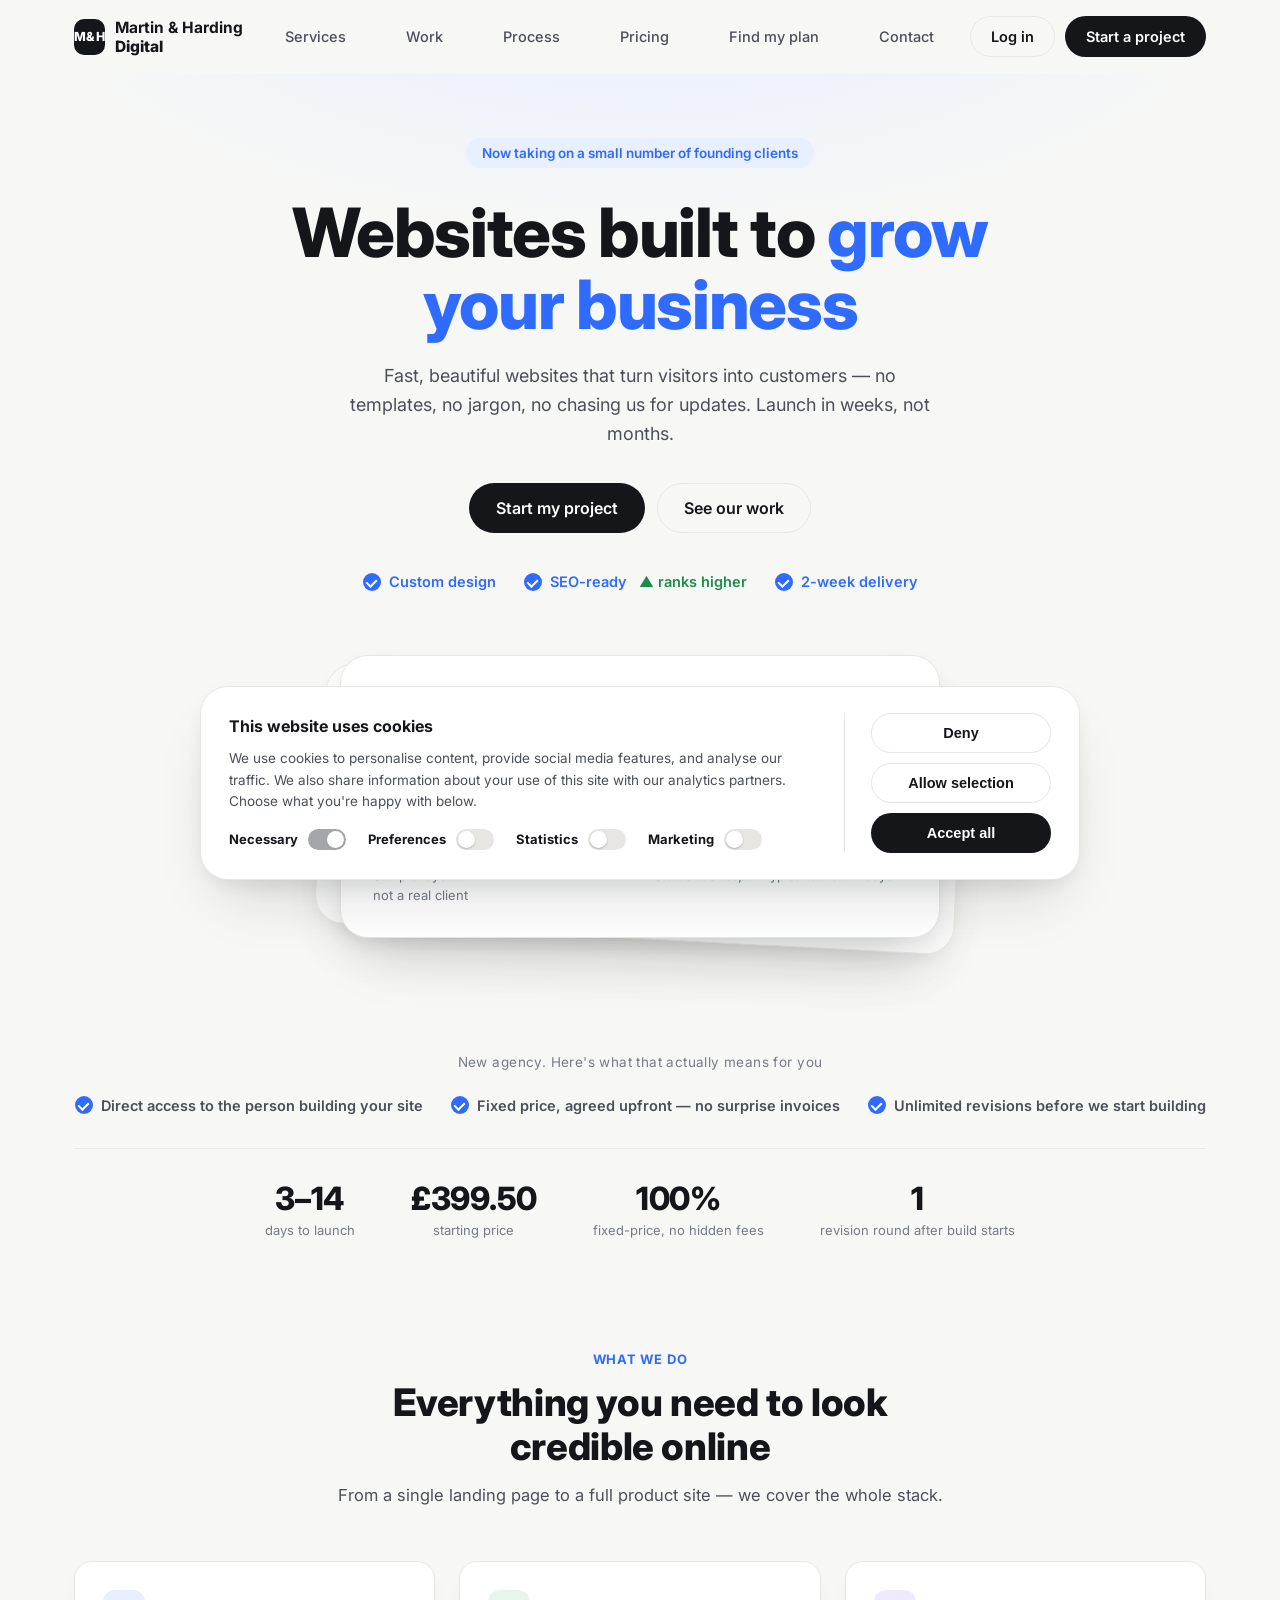
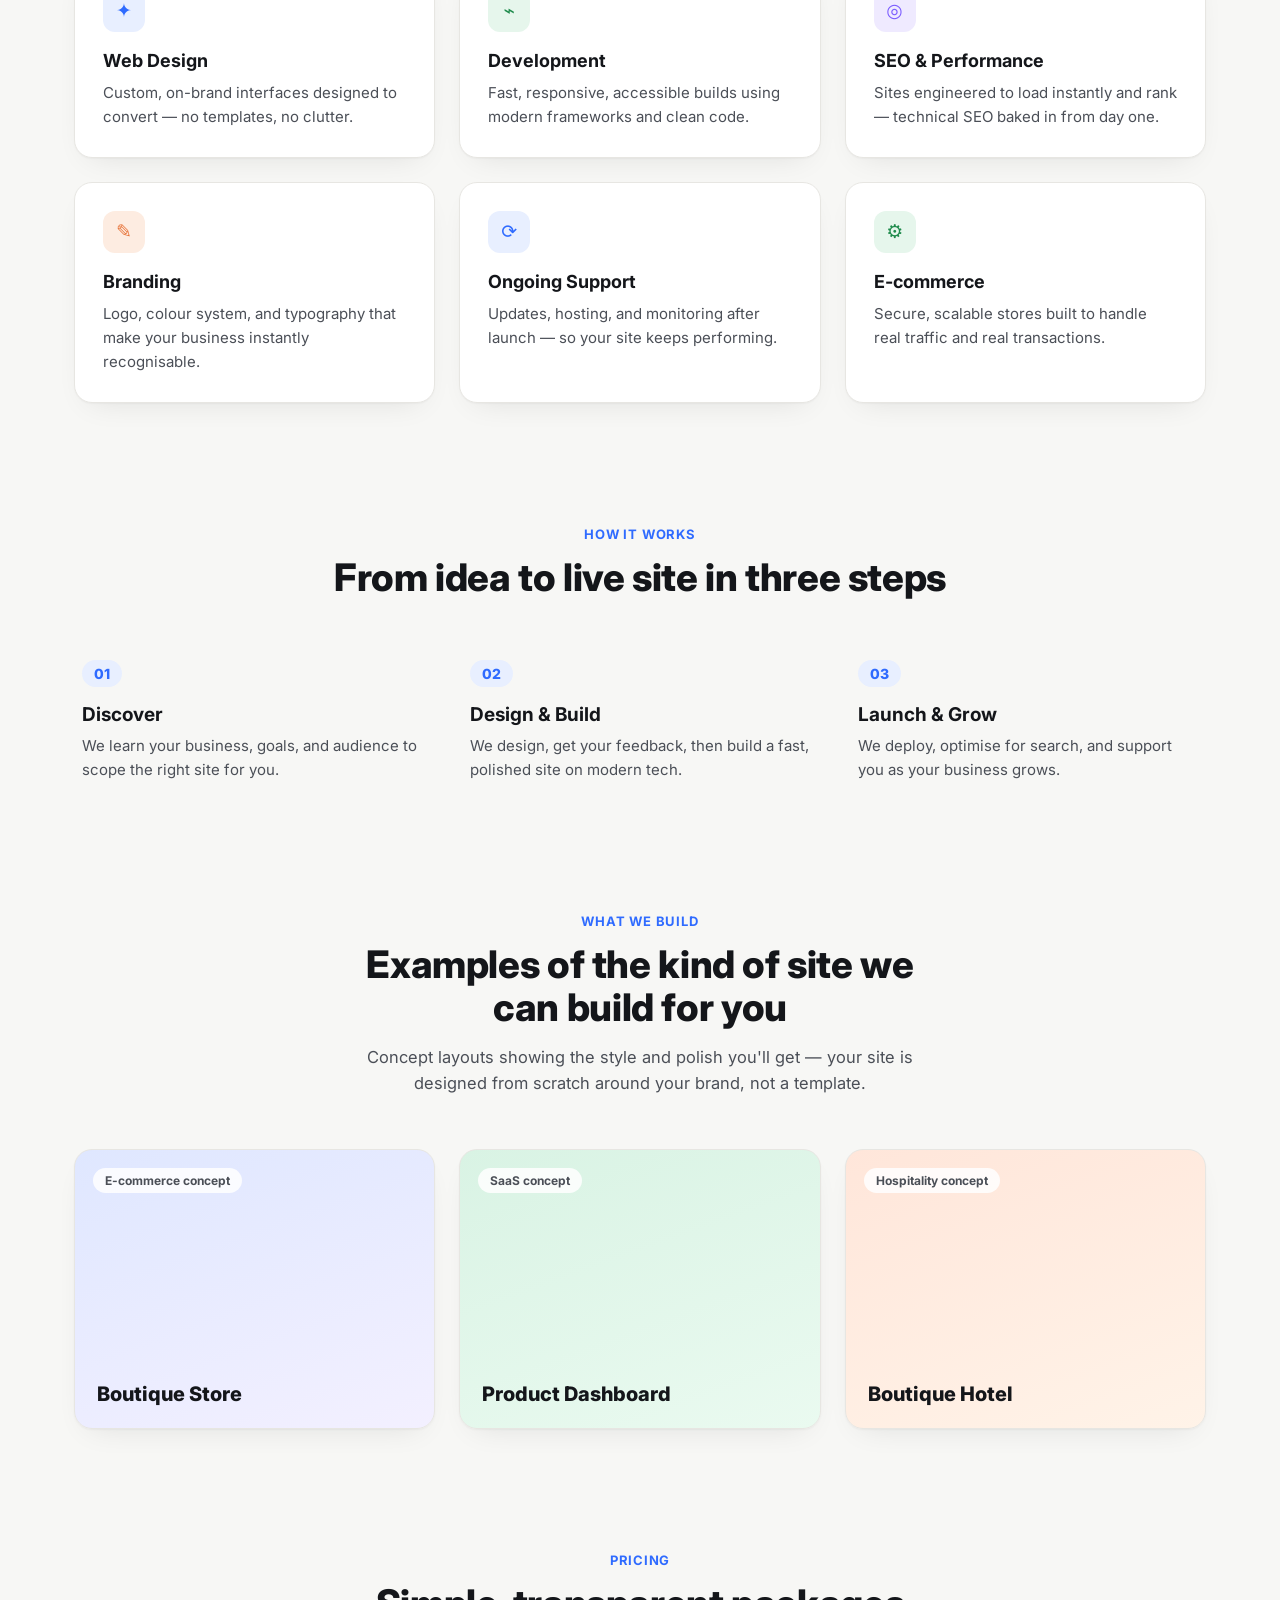
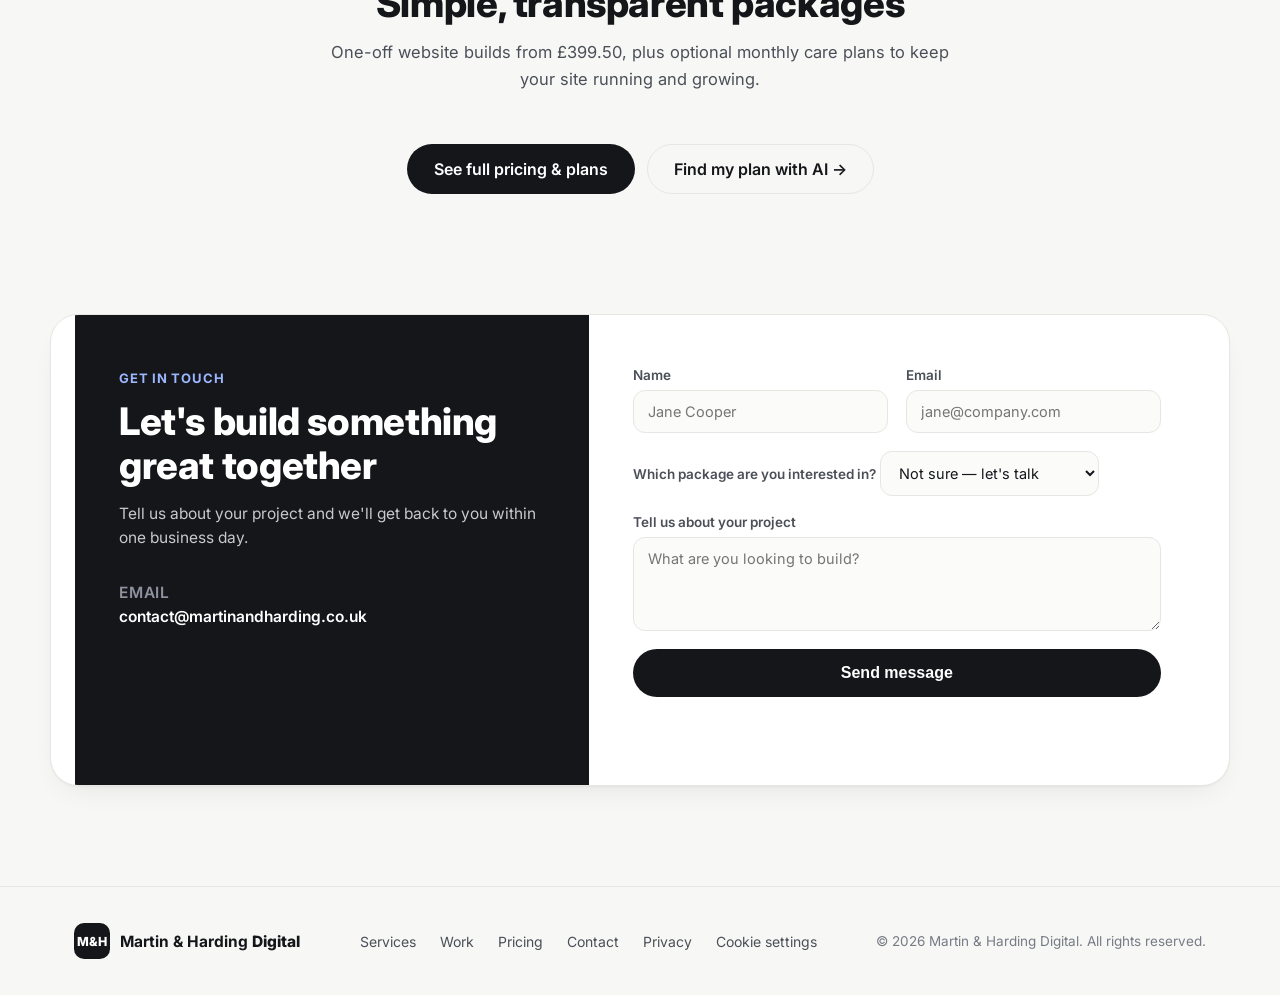
==== index.html @ 9f4a0e3e "quiz 5" ====
<!DOCTYPE html>
<html lang="en">
<head>
<meta charset="UTF-8">
<meta name="viewport" content="width=device-width, initial-scale=1.0">
<meta name="referrer" content="strict-origin-when-cross-origin">
<meta name="description" content="Martin & Harding Digital builds fast, professional websites for local businesses — from £399.50, live in days, with optional monthly care plans.">
<meta property="og:title" content="Martin & Harding Digital — Websites that grow your business">
<meta property="og:description" content="Custom, fast-loading websites for local businesses, built and launched in days — plus optional monthly care plans to keep your site running and growing.">
<meta property="og:type" content="website">
<title>Martin & Harding Digital — Websites that grow your business</title>
<link rel="icon" href="data:image/svg+xml,%3Csvg xmlns='http://www.w3.org/2000/svg' viewBox='0 0 64 64'%3E%3Crect width='64' height='64' rx='14' fill='%2314161a'/%3E%3Ctext x='32' y='40' font-family='Arial, sans-serif' font-size='22' font-weight='700' fill='%23ffffff' text-anchor='middle'%3EM%26H%3C/text%3E%3C/svg%3E">
<link rel="preconnect" href="https://fonts.googleapis.com">
<link rel="preconnect" href="https://fonts.gstatic.com" crossorigin>
<link href="https://fonts.googleapis.com/css2?family=Inter:wght@400;500;600;700;800;900&display=swap" rel="stylesheet">
<link rel="stylesheet" href="styles.css">
</head>
<body>

<header class="nav-wrap">
  <nav class="nav">
    <a href="#top" class="logo">
      <span class="logo-mark">M&H</span>
      <span class="logo-text">Martin &amp; Harding <strong>Digital</strong></span>
    </a>
    <div class="nav-dropdown">
      <div class="nav-links">
        <a href="#services" class="nav-link"><span class="nav-link-text">Services</span></a>
        <a href="#work" class="nav-link"><span class="nav-link-text">Work</span></a>
        <a href="#process" class="nav-link"><span class="nav-link-text">Process</span></a>
        <a href="pricing.html" class="nav-link"><span class="nav-link-text">Pricing</span></a>
        <a href="quiz.html" class="nav-link"><span class="nav-link-text">Find my plan</span></a>
        <a href="#contact" class="nav-link"><span class="nav-link-text">Contact</span></a>
      </div>
      <div class="nav-actions">
        <a href="#contact" class="btn btn-ghost">Log in</a>
        <a href="#contact" class="btn btn-dark">Start a project</a>
      </div>
    </div>
    <button class="nav-toggle" id="navToggle" aria-label="Toggle menu">
      <span></span><span></span><span></span>
    </button>
  </nav>
</header>

<main id="top">

  <section class="hero">
    <div class="hero-bg" aria-hidden="true"></div>
    <div class="container hero-inner">
      <span class="badge reveal">Now taking on a small number of founding clients</span>
      <h1 class="reveal">Websites built to <span class="highlight">grow your business</span></h1>
      <p class="hero-sub reveal">
        Fast, beautiful websites that turn visitors into customers — no templates,
        no jargon, no chasing us for updates. Launch in weeks, not months.
      </p>
      <div class="hero-cta reveal-group">
        <a href="#contact" class="btn btn-dark btn-lg reveal">Start my project</a>
        <a href="#work" class="btn btn-ghost btn-lg reveal">See our work</a>
      </div>

      <div class="trust-row reveal-group">
        <span class="trust-item reveal"><i class="check"></i> Custom design</span>
        <span class="trust-item reveal"><i class="check"></i> SEO-ready <span class="green">▲ ranks higher</span></span>
        <span class="trust-item reveal"><i class="check"></i> 2-week delivery</span>
      </div>

      <div class="hero-visual reveal">
        <div class="mock-card mock-card-back" aria-hidden="true">
          <div class="mock-top">PROJECT NO<br><strong>002</strong></div>
        </div>
        <div class="mock-card mock-card-front">
          <div class="mock-top">
            <span class="mock-label">PROJECT NO</span>
            <span class="mock-value">001</span>
          </div>
          <div class="mock-row">
            <div class="mock-col">
              <span class="mock-label">CLIENT</span>
              <div class="mock-avatar avatar-blue"></div>
              <strong>Your Business</strong>
              <span class="mock-sub">hello@yourbusiness.com</span>
              <span class="mock-sub">Sample layout —<br>not a real client</span>
            </div>
            <div class="mock-col">
              <span class="mock-label">BUILT BY</span>
              <div class="mock-avatar avatar-green"></div>
              <strong>Martin &amp; Harding</strong>
              <span class="mock-sub">contact@martinandharding.co.uk</span>
              <span class="mock-sub">Status: <em>Concept</em> · Typical build: 14 days</span>
            </div>
          </div>
        </div>
      </div>
    </div>
  </section>

  <section class="logos">
    <div class="container">
      <p class="logos-label reveal">New agency. Here's what that actually means for you</p>
      <div class="logos-row trust-strip reveal-group">
        <span class="trust-item reveal"><i class="check"></i> Direct access to the person building your site</span>
        <span class="trust-item reveal"><i class="check"></i> Fixed price, agreed upfront — no surprise invoices</span>
        <span class="trust-item reveal"><i class="check"></i> Unlimited revisions before we start building</span>
      </div>
      <div class="stats-row reveal-group">
        <div class="stat-tile reveal">
          <span class="stat-num">3–14</span>
          <span class="stat-label">days to launch</span>
        </div>
        <div class="stat-tile reveal">
          <span class="stat-num">£399.50</span>
          <span class="stat-label">starting price</span>
        </div>
        <div class="stat-tile reveal">
          <span class="stat-num">100%</span>
          <span class="stat-label">fixed-price, no hidden fees</span>
        </div>
        <div class="stat-tile reveal">
          <span class="stat-num">1</span>
          <span class="stat-label">revision round after build starts</span>
        </div>
      </div>
    </div>
  </section>

  <section id="services" class="services">
    <div class="container">
      <div class="section-head reveal">
        <span class="eyebrow">What we do</span>
        <h2>Everything you need to look credible online</h2>
        <p>From a single landing page to a full product site — we cover the whole stack.</p>
      </div>
      <div class="grid grid-3 reveal-group">
        <div class="card glow-card glow-blue reveal">
          <div class="card-icon icon-blue">✦</div>
          <h3>Web Design</h3>
          <p>Custom, on-brand interfaces designed to convert — no templates, no clutter.</p>
        </div>
        <div class="card glow-card glow-green reveal">
          <div class="card-icon icon-green">⌁</div>
          <h3>Development</h3>
          <p>Fast, responsive, accessible builds using modern frameworks and clean code.</p>
        </div>
        <div class="card glow-card glow-purple reveal">
          <div class="card-icon icon-purple">◎</div>
          <h3>SEO &amp; Performance</h3>
          <p>Sites engineered to load instantly and rank — technical SEO baked in from day one.</p>
        </div>
        <div class="card glow-card glow-orange reveal">
          <div class="card-icon icon-orange">✎</div>
          <h3>Branding</h3>
          <p>Logo, colour system, and typography that make your business instantly recognisable.</p>
        </div>
        <div class="card glow-card glow-blue reveal">
          <div class="card-icon icon-blue">⟳</div>
          <h3>Ongoing Support</h3>
          <p>Updates, hosting, and monitoring after launch — so your site keeps performing.</p>
        </div>
        <div class="card glow-card glow-green reveal">
          <div class="card-icon icon-green">⚙</div>
          <h3>E-commerce</h3>
          <p>Secure, scalable stores built to handle real traffic and real transactions.</p>
        </div>
      </div>
    </div>
  </section>

  <section id="process" class="process">
    <div class="container">
      <div class="section-head reveal">
        <span class="eyebrow">How it works</span>
        <h2>From idea to live site in three steps</h2>
      </div>
      <div class="grid grid-3 steps reveal-group">
        <div class="step reveal">
          <span class="step-num">01</span>
          <h3>Discover</h3>
          <p>We learn your business, goals, and audience to scope the right site for you.</p>
        </div>
        <div class="step reveal">
          <span class="step-num">02</span>
          <h3>Design &amp; Build</h3>
          <p>We design, get your feedback, then build a fast, polished site on modern tech.</p>
        </div>
        <div class="step reveal">
          <span class="step-num">03</span>
          <h3>Launch &amp; Grow</h3>
          <p>We deploy, optimise for search, and support you as your business grows.</p>
        </div>
      </div>
    </div>
  </section>

  <section id="work" class="work">
    <div class="container">
      <div class="section-head reveal">
        <span class="eyebrow">What we build</span>
        <h2>Examples of the kind of site we can build for you</h2>
        <p>Concept layouts showing the style and polish you'll get — your site is designed from scratch around your brand, not a template.</p>
      </div>
      <div class="grid grid-3 work-grid reveal-group">
        <div class="work-card work-1 reveal"><span class="work-tag">E-commerce concept</span><h3>Boutique Store</h3></div>
        <div class="work-card work-2 reveal"><span class="work-tag">SaaS concept</span><h3>Product Dashboard</h3></div>
        <div class="work-card work-3 reveal"><span class="work-tag">Hospitality concept</span><h3>Boutique Hotel</h3></div>
      </div>
    </div>
  </section>

  <section id="pricing" class="pricing pricing-teaser">
    <div class="container">
      <div class="section-head reveal">
        <span class="eyebrow">Pricing</span>
        <h2>Simple, transparent packages</h2>
        <p>One-off website builds from £399.50, plus optional monthly care plans to keep your site running and growing.</p>
      </div>
      <div class="teaser-cta reveal-group" style="gap:12px">
        <a href="pricing.html" class="btn btn-dark btn-lg reveal">See full pricing &amp; plans</a>
        <a href="quiz.html" class="btn btn-ghost btn-lg reveal">Find my plan with AI →</a>
      </div>
    </div>
  </section>

  <section id="contact" class="contact">
    <div class="container contact-inner reveal-group">
      <div class="contact-info reveal">
        <span class="eyebrow">Get in touch</span>
        <h2>Let's build something great together</h2>
        <p>Tell us about your project and we'll get back to you within one business day.</p>
        <div class="contact-detail">
          <span class="contact-label">Email</span>
          <a href="mailto:contact@martinandharding.co.uk">contact@martinandharding.co.uk</a>
        </div>
      </div>
      <form class="contact-form reveal" id="contactForm" name="contact" data-netlify="true" netlify-honeypot="bot-field">
        <input type="hidden" name="form-name" value="contact">
        <input type="hidden" name="bot-field" style="display:none" aria-hidden="true">
        <div class="form-row">
          <div class="field">
            <label for="name">Name</label>
            <input id="name" name="name" type="text" placeholder="Jane Cooper" required>
          </div>
          <div class="field">
            <label for="email">Email</label>
            <input id="email" name="email" type="email" placeholder="jane@company.com" required>
          </div>
        </div>
        <div class="field">
          <!-- Normal mode: shown to direct visitors (no quiz data) -->
          <div id="planNormal">
            <label for="budget">Which package are you interested in?</label>
            <select id="budget" name="budget">
              <option value="">Not sure — let's talk</option>
              <option value="Starter — £399.50">Starter — £399.50</option>
              <option value="Standard — £599.50">Standard — £599.50</option>
              <option value="E-commerce — £899.50">E-commerce — £899.50</option>
            </select>
          </div>
          <!-- Quiz mode: shown when arriving from the plan finder -->
          <div id="planQuiz" style="display:none">
            <input type="hidden" name="budget" id="planQuizHidden" value="Quiz result">
            <label>Your selected plan</label>
            <div class="quiz-plan-summary" id="quizPlanSummary">
              <!-- Populated by script.js when sessionStorage quiz data is present -->
            </div>
          </div>
        </div>
        <div class="field">
          <label for="message">Tell us about your project</label>
          <textarea id="message" name="message" rows="4" placeholder="What are you looking to build?" required></textarea>
        </div>
        <button type="submit" class="btn btn-dark btn-block btn-lg">Send message</button>
        <p class="form-note" id="formNote"></p>
      </form>
    </div>
  </section>

</main>

<footer class="footer">
  <div class="container footer-inner">
    <div class="footer-brand">
      <span class="logo-mark">M&H</span>
      <span class="logo-text">Martin &amp; Harding <strong>Digital</strong></span>
    </div>
    <div class="footer-links">
      <a href="#services">Services</a>
      <a href="#work">Work</a>
      <a href="pricing.html">Pricing</a>
      <a href="#contact">Contact</a>
      <a href="privacy.html">Privacy</a>
    </div>
    <p class="footer-copy">&copy; <span id="year"></span> Martin &amp; Harding Digital. All rights reserved.</p>
  </div>
</footer>

<script src="script.js"></script>
</body>
</html>
---- styles.css ----
:root {
  --ink: #14161a;
  --ink-soft: #4b4f57;
  --muted: #767b85;
  --bg: #f7f7f5;
  --card: #ffffff;
  --line: #e7e6e2;
  --blue: #2f6bff;
  --blue-light: #e8efff;
  --green: #1f8b4c;
  --purple: #7b5cff;
  --orange: #e8763d;
  --radius: 18px;
  --radius-lg: 28px;
  --shadow: 0 1px 2px rgba(20,22,26,.04), 0 12px 32px -16px rgba(20,22,26,.12);
  --shadow-lg: 0 8px 24px -8px rgba(20,22,26,.12), 0 32px 64px -24px rgba(20,22,26,.18);
}

* { box-sizing: border-box; }
html { scroll-behavior: smooth; overflow-x: hidden; }

body {
  margin: 0;
  overflow-x: hidden;
  font-family: 'Inter', system-ui, -apple-system, sans-serif;
  color: var(--ink);
  background: var(--bg);
  -webkit-font-smoothing: antialiased;
}

.container {
  max-width: 1180px;
  margin: 0 auto;
  padding: 0 24px;
}

a { color: inherit; text-decoration: none; }
ul { padding: 0; margin: 0; list-style: none; }

/* ---------- Buttons ---------- */
.btn {
  display: inline-flex;
  align-items: center;
  justify-content: center;
  gap: 8px;
  padding: 11px 20px;
  border-radius: 999px;
  font-weight: 600;
  font-size: 14.5px;
  border: 1px solid transparent;
  cursor: pointer;
  transition: transform .15s ease, box-shadow .15s ease, background .15s ease, opacity .15s ease;
  white-space: nowrap;
}
.btn:hover { transform: translateY(-1px); }
.btn-dark { background: var(--ink); color: #fff; }
.btn-dark:hover { background: #000; box-shadow: var(--shadow); }
.btn-ghost { background: transparent; color: var(--ink); border-color: var(--line); }
.btn-ghost:hover { background: #fff; box-shadow: var(--shadow); }
.btn-lg { padding: 14px 26px; font-size: 16px; }
.btn-sm { padding: 8px 16px; font-size: 13.5px; }
.btn-block { width: 100%; }

/* ---------- Cookie consent banner ---------- */
.cookie-banner {
  position: fixed;
  left: 20px;
  right: 20px;
  bottom: 20px;
  max-width: 880px;
  margin: 0 auto;
  background: var(--card);
  color: var(--ink);
  border: 1px solid var(--line);
  border-radius: var(--radius-lg);
  box-shadow: var(--shadow-lg);
  padding: 26px 28px;
  z-index: 100;
  display: flex;
  align-items: center;
  gap: 26px;
}
.cookie-banner-main { flex: 1; display: flex; flex-direction: column; gap: 12px; }
.cookie-banner-title { margin: 0; font-size: 16px; font-weight: 700; }
.cookie-banner-main p { margin: 0; font-size: 13.5px; line-height: 1.6; color: var(--ink-soft); }

.cookie-toggles { display: flex; flex-wrap: wrap; gap: 22px; margin-top: 4px; }
.cookie-toggle { display: flex; align-items: center; gap: 10px; font-size: 13px; font-weight: 700; cursor: pointer; }

.switch { position: relative; display: inline-block; width: 38px; height: 21px; flex-shrink: 0; }
.switch input { position: absolute; inset: 0; opacity: 0; margin: 0; cursor: pointer; z-index: 1; }
.switch-track {
  position: absolute;
  inset: 0;
  background: var(--line);
  border-radius: 999px;
  transition: background .2s ease;
}
.switch-track::after {
  content: '';
  position: absolute;
  top: 2px; left: 2px;
  width: 17px; height: 17px;
  background: #fff;
  border-radius: 50%;
  box-shadow: 0 1px 2px rgba(20,22,26,.25);
  transition: transform .2s ease;
}
.switch input:checked + .switch-track { background: var(--blue); }
.switch input:checked + .switch-track::after { transform: translateX(17px); }
.switch input:disabled + .switch-track { background: var(--ink-soft); opacity: .5; cursor: not-allowed; }
.switch input:disabled { cursor: not-allowed; }

.cookie-banner-divider { width: 1px; align-self: stretch; background: var(--line); }
.cookie-banner-actions { display: flex; flex-direction: column; gap: 10px; min-width: 180px; }

@media (max-width: 760px) {
  .cookie-banner { left: 12px; right: 12px; bottom: 12px; padding: 20px; flex-direction: column; align-items: stretch; gap: 18px; }
  .cookie-banner-divider { display: none; }
  .cookie-banner-actions { min-width: 0; }
}

/* ---------- Nav ---------- */
.nav-wrap {
  position: sticky;
  top: 0;
  z-index: 50;
  background: rgba(247,247,245,.8);
  backdrop-filter: blur(10px);
  border-bottom: 1px solid transparent;
}
.nav {
  max-width: 1180px;
  margin: 0 auto;
  display: grid;
  grid-template-columns: auto 1fr auto;
  align-items: center;
  padding: 16px 24px;
  gap: 20px;
}
.logo { display: flex; align-items: center; gap: 10px; font-weight: 700; }
.logo-mark {
  display: inline-flex;
  align-items: center;
  justify-content: center;
  width: 36px;
  height: 36px;
  border-radius: 10px;
  background: var(--ink);
  color: #fff;
  font-size: 12.5px;
  font-weight: 800;
  letter-spacing: .02em;
}
.logo-text { font-size: 15.5px; }
.logo-text strong { font-weight: 800; }

.nav-links {
  display: flex;
  gap: 28px;
  font-size: 14.5px;
  font-weight: 500;
  color: var(--ink-soft);
  justify-self: center;
}
.nav-links a:hover { color: var(--ink); }

.nav-link {
  position: relative;
  display: inline-block;
  padding: 6px 16px;
  overflow: visible;
  white-space: nowrap;
}
.nav-link-text {
  position: relative;
  z-index: 2;
  display: block;
  white-space: nowrap;
  transition: color .3s ease;
}
.nav-link:hover .nav-link-text { color: #fff; }
.nav-link::before {
  /* pill outline flash */
  content: '';
  position: absolute;
  inset: 0;
  border: 2px solid var(--ink);
  border-radius: 999px;
  transform: scale(1.15, 1.6);
  opacity: 0;
  transition: transform .3s ease, opacity .3s ease;
  z-index: 1;
}
.nav-link::after {
  /* fill sliding down */
  content: '';
  position: absolute;
  inset: 0;
  background: var(--ink);
  border-radius: 999px;
  transform: scaleY(0);
  transform-origin: top;
  opacity: 0;
  transition: transform .3s ease, opacity .3s ease;
  z-index: 0;
}
.nav-link:hover::before { transform: scaleY(1); opacity: 1; }
.nav-link:hover::after { transform: scaleY(1); opacity: 1; }

.nav-dropdown { display: contents; }
.nav-actions { display: flex; align-items: center; gap: 10px; justify-self: end; }
.nav-toggle { display: none; }

/* ---------- Hero ---------- */
.hero { position: relative; overflow: hidden; padding: 64px 0 0; }
.hero-bg {
  position: absolute;
  inset: -10% -10% auto -10%;
  height: 620px;
  background: radial-gradient(60% 60% at 50% 0%, var(--blue-light) 0%, rgba(232,239,255,0) 70%);
  z-index: 0;
}
.hero-inner {
  position: relative;
  z-index: 1;
  display: flex;
  flex-direction: column;
  align-items: center;
  text-align: center;
}
.badge {
  display: inline-flex;
  align-items: center;
  background: var(--blue-light);
  color: var(--blue);
  font-size: 13.5px;
  font-weight: 600;
  padding: 7px 16px;
  border-radius: 999px;
  margin-bottom: 28px;
}
.hero h1 {
  font-size: clamp(38px, 6vw, 68px);
  line-height: 1.06;
  font-weight: 800;
  letter-spacing: -0.02em;
  margin: 0 0 22px;
  max-width: 820px;
}
.highlight { color: var(--blue); }
.hero-sub {
  max-width: 600px;
  font-size: 18px;
  line-height: 1.6;
  color: var(--ink-soft);
  margin: 0 0 34px;
}
.hero-cta { display: flex; gap: 12px; margin-bottom: 40px; }

.trust-row {
  display: flex;
  gap: 28px;
  flex-wrap: wrap;
  justify-content: center;
  margin-bottom: 64px;
  font-size: 14.5px;
  font-weight: 600;
  color: var(--blue);
}
.trust-item { display: inline-flex; align-items: center; gap: 8px; }
.check {
  width: 18px; height: 18px;
  border-radius: 50%;
  background: var(--blue);
  position: relative;
  flex-shrink: 0;
}
.check::after {
  content: '';
  position: absolute;
  left: 5px; top: 4px;
  width: 5px; height: 8px;
  border: solid #fff;
  border-width: 0 2px 2px 0;
  transform: rotate(45deg);
}
.green { color: var(--green); margin-left: 4px; }

/* ---------- Hero visual (mock invoice-style card) ---------- */
.hero-visual {
  position: relative;
  width: 100%;
  max-width: 600px;
  margin: 0 auto;
  padding-bottom: 80px;
}
.mock-card {
  background: var(--card);
  border-radius: var(--radius-lg);
  box-shadow: var(--shadow-lg);
  border: 1px solid var(--line);
}
.mock-card-back {
  position: absolute;
  inset: 24px -20px auto -20px;
  height: 260px;
  z-index: 0;
  transform: rotate(3deg);
  opacity: .7;
}
.mock-card-back .mock-top { padding: 24px 28px; font-size: 11px; color: var(--muted); letter-spacing: .04em; }
.mock-card-front {
  position: relative;
  z-index: 1;
  padding: 28px 32px 32px;
  text-align: left;
}
.mock-card-front .mock-top {
  display: flex;
  justify-content: space-between;
  align-items: baseline;
  border-bottom: 1px solid var(--line);
  padding-bottom: 18px;
  margin-bottom: 22px;
}
.mock-label { font-size: 11px; letter-spacing: .06em; color: var(--muted); text-transform: uppercase; display: block; margin-bottom: 8px; }
.mock-value { font-weight: 700; font-size: 15px; }
.mock-row { display: flex; gap: 28px; }
.mock-col { flex: 1; display: flex; flex-direction: column; gap: 4px; }
.mock-avatar { width: 32px; height: 32px; border-radius: 50%; margin-bottom: 6px; }
.avatar-blue { background: linear-gradient(135deg, #4f7bff, #2f6bff); }
.avatar-green { background: linear-gradient(135deg, #2dbf72, #1f8b4c); }
.mock-sub { font-size: 13px; color: var(--muted); line-height: 1.5; }

/* ---------- Logos ---------- */
.logos { padding: 36px 0 70px; }
.logos-label { text-align: center; color: var(--muted); font-size: 13.5px; margin: 0 0 26px; letter-spacing: .03em; }
.stats-row {
  display: flex;
  justify-content: center;
  gap: 56px;
  flex-wrap: wrap;
  margin-top: 34px;
  padding-top: 30px;
  border-top: 1px solid var(--line);
}
.stat-tile { text-align: center; }
.stat-num { display: block; font-size: 32px; font-weight: 800; color: var(--ink); letter-spacing: -0.01em; }
.stat-label { display: block; font-size: 13px; color: var(--muted); margin-top: 4px; }

.logos-row {
  display: flex;
  justify-content: center;
  gap: 48px;
  flex-wrap: wrap;
  color: var(--ink-soft);
  font-weight: 700;
  letter-spacing: .06em;
  font-size: 14px;
  opacity: .55;
}
.logos-row.trust-strip {
  gap: 28px;
  font-weight: 600;
  letter-spacing: normal;
  opacity: 1;
  font-size: 14.5px;
}
.logos-row.trust-strip .trust-item { color: var(--ink-soft); }

/* ---------- Section heads ---------- */
.section-head { max-width: 620px; margin: 0 auto 52px; text-align: center; }
.eyebrow {
  display: inline-block;
  font-size: 13px;
  font-weight: 700;
  letter-spacing: .06em;
  text-transform: uppercase;
  color: var(--blue);
  margin-bottom: 14px;
}
.section-head h2, .contact-info h2 {
  font-size: clamp(28px, 4vw, 38px);
  font-weight: 800;
  letter-spacing: -0.01em;
  margin: 0 0 14px;
  line-height: 1.15;
}
.section-head p { color: var(--ink-soft); font-size: 16.5px; line-height: 1.6; margin: 0; }

/* ---------- Grid / cards ---------- */
.grid { display: grid; gap: 24px; }
.grid-2 { grid-template-columns: repeat(2, 1fr); }
.grid-3 { grid-template-columns: repeat(3, 1fr); }
.grid-4 { grid-template-columns: repeat(4, 1fr); }

.services { padding: 40px 0 90px; }
.card {
  background: var(--card);
  border: 1px solid var(--line);
  border-radius: var(--radius);
  padding: 28px;
  box-shadow: var(--shadow);
  transition: transform .2s ease, box-shadow .2s ease;
}
.card:hover { transform: translateY(-4px); box-shadow: var(--shadow-lg); }

/* ---------- Spotlight glow effect (services / pricing cards) ---------- */
.glow-card {
  position: relative;
  isolation: isolate;
  --mx: 50%;
  --my: 50%;
  --glow-rgb: 47, 107, 255;
  border-color: var(--line);
  transition: border-color .35s ease, box-shadow .35s ease, transform .2s ease;
}
.glow-card::before {
  content: '';
  position: absolute;
  inset: 0;
  z-index: 0;
  border-radius: inherit;
  background: radial-gradient(220px circle at var(--mx) var(--my), rgba(var(--glow-rgb), .16), transparent 70%);
  opacity: 0;
  transition: opacity .35s ease;
  pointer-events: none;
}
.glow-card::after {
  content: '';
  position: absolute;
  inset: 0;
  z-index: 0;
  border-radius: inherit;
  background: radial-gradient(160px circle at var(--mx) var(--my), rgba(var(--glow-rgb), .55), transparent 70%);
  opacity: 0;
  transition: opacity .35s ease;
  pointer-events: none;
  mix-blend-mode: multiply;
  -webkit-mask: linear-gradient(#000 0 0) content-box, linear-gradient(#000 0 0);
  -webkit-mask-composite: xor;
  mask-composite: exclude;
  padding: 2px;
}
.glow-card:hover::before,
.glow-card:hover::after { opacity: 1; }
.glow-card:hover {
  border-color: rgba(var(--glow-rgb), .45);
  box-shadow: var(--shadow-lg), 0 0 0 1px rgba(var(--glow-rgb), .2);
}
.glow-card > * { position: relative; z-index: 1; }

.glow-blue   { --glow-rgb: 47, 107, 255; }
.glow-green  { --glow-rgb: 31, 139, 76; }
.glow-purple { --glow-rgb: 123, 92, 255; }
.glow-orange { --glow-rgb: 232, 118, 61; }
.card-icon {
  width: 42px; height: 42px;
  border-radius: 12px;
  display: flex; align-items: center; justify-content: center;
  font-size: 19px;
  margin-bottom: 18px;
}
.icon-blue { background: var(--blue-light); color: var(--blue); }
.icon-green { background: #e6f6ec; color: var(--green); }
.icon-purple { background: #efeaff; color: var(--purple); }
.icon-orange { background: #fdece1; color: var(--orange); }
.card h3 { margin: 0 0 10px; font-size: 18px; font-weight: 700; }
.card p { margin: 0; color: var(--ink-soft); font-size: 15px; line-height: 1.6; }

/* ---------- Process ---------- */
.process { padding: 30px 0 90px; }
.steps { gap: 32px; }
.step { padding: 8px; }
.step-num {
  display: inline-block;
  font-size: 14px;
  font-weight: 800;
  color: var(--blue);
  background: var(--blue-light);
  padding: 5px 12px;
  border-radius: 999px;
  margin-bottom: 16px;
}
.step h3 { font-size: 19px; font-weight: 700; margin: 0 0 8px; }
.step p { margin: 0; color: var(--ink-soft); font-size: 15px; line-height: 1.6; }

/* ---------- Work ---------- */
.work { padding: 30px 0 90px; }
.work-card {
  border-radius: var(--radius);
  height: 280px;
  position: relative;
  overflow: hidden;
  display: flex;
  align-items: flex-end;
  padding: 22px;
  box-shadow: var(--shadow);
  border: 1px solid var(--line);
}
.work-1 { background: linear-gradient(160deg, #dfe7ff, #f3f0ff); }
.work-2 { background: linear-gradient(160deg, #d9f3e4, #eafaf0); }
.work-3 { background: linear-gradient(160deg, #ffe6da, #fff3e8); }
.work-tag {
  position: absolute;
  top: 18px; left: 18px;
  background: rgba(255,255,255,.85);
  font-size: 12px;
  font-weight: 700;
  padding: 5px 12px;
  border-radius: 999px;
  color: var(--ink-soft);
}
.work-card h3 { margin: 0; font-size: 20px; font-weight: 800; }

/* ---------- Pricing ---------- */
.pricing { padding: 30px 0 90px; }
.price-card {
  position: relative;
  background: var(--card);
  border: 1px solid var(--line);
  border-radius: var(--radius);
  padding: 32px 28px;
  box-shadow: var(--shadow);
  display: flex;
  flex-direction: column;
  position: relative;
}
.price-card h3 { margin: 0 0 6px; font-size: 18px; font-weight: 700; }
.price { font-size: 32px; font-weight: 800; margin: 4px 0 0; }
.price-sub { color: var(--muted); font-size: 14px; margin: 4px 0 22px; }
.price-card ul { display: flex; flex-direction: column; gap: 10px; margin-bottom: 26px; flex: 1; }
.price-card li {
  font-size: 14.5px;
  color: var(--ink-soft);
  padding-left: 22px;
  position: relative;
}
.price-card li::before {
  content: '';
  position: absolute;
  left: 0; top: 6px;
  width: 14px; height: 14px;
  border-radius: 50%;
  background: var(--blue-light);
}
.price-card-featured {
  border: 2px solid var(--ink);
  transform: translateY(-8px);
}
.price-badge {
  position: absolute;
  top: -13px; left: 28px;
  background: var(--ink);
  color: #fff;
  font-size: 12px;
  font-weight: 700;
  padding: 5px 14px;
  border-radius: 999px;
}
.price-period { font-size: 16px; font-weight: 600; color: var(--muted); }
.price-fit { font-size: 13.5px; color: var(--muted); line-height: 1.55; margin: 0 0 22px; }
.price-was {
  font-size: 18px;
  font-weight: 600;
  color: var(--muted);
  text-decoration: line-through;
  margin-right: 10px;
}
.price-was-tag { font-size: 13px; margin-right: 6px; color: rgba(255,255,255,.6); }
.offer-badge { background: #fdece1; color: var(--orange); }
.offer-tag {
  position: absolute;
  top: 16px; right: 16px;
  background: #fdece1;
  color: var(--orange);
  font-size: 11px;
  font-weight: 700;
  padding: 4px 10px;
  border-radius: 999px;
  max-width: 110px;
  line-height: 1.3;
  text-align: right;
}
.pricing-teaser .teaser-cta,
.stacking .teaser-cta { display: flex; justify-content: center; margin-top: 8px; }
.teaser-cta { display: flex; justify-content: center; }

.pricing-hero .hero-visual { display: none; }
.pricing-hero { padding-bottom: 70px; }

.policy-hero { padding-bottom: 50px; }
.not-found-hero { padding: 110px 0 140px; }
.policy-hero .hero-sub { font-size: 14px; color: var(--muted); }
.policy-content { padding: 0 0 90px; }
.policy-body { max-width: 720px; }
.policy-body h2 { font-size: 21px; font-weight: 800; margin: 36px 0 12px; }
.policy-body h2:first-child { margin-top: 0; }
.policy-body p { color: var(--ink-soft); font-size: 15.5px; line-height: 1.7; margin: 0 0 14px; }
.policy-body ul { display: flex; flex-direction: column; gap: 10px; margin: 0 0 14px; padding-left: 22px; list-style: disc; }
.policy-body li { color: var(--ink-soft); font-size: 15px; line-height: 1.6; }
.policy-body a { color: var(--blue); font-weight: 600; }

.pricing-alt { background: #f1f0ec; }

/* ---------- Add-ons ---------- */
.addon-card { display: flex; flex-direction: column; }
.addon-head { display: flex; align-items: center; justify-content: space-between; margin-bottom: 14px; }
.addon-head h3 { margin: 0; font-size: 18px; font-weight: 700; }
.price-tag {
  display: inline-block;
  background: var(--ink);
  color: #fff;
  font-size: 13px;
  font-weight: 700;
  padding: 4px 12px;
  border-radius: 999px;
}
.addon-card > p { color: var(--ink-soft); font-size: 15px; margin: 0 0 16px; }
.bullet-list { display: flex; flex-direction: column; gap: 10px; }
.bullet-list li {
  font-size: 14.5px;
  color: var(--ink-soft);
  padding-left: 22px;
  position: relative;
}
.bullet-list li::before {
  content: '';
  position: absolute;
  left: 0; top: 6px;
  width: 14px; height: 14px;
  border-radius: 50%;
  background: var(--blue-light);
}
.scope-no .bullet-list li::before { background: #fdece1; }

.addon-banner {
  margin-top: 36px;
  background: var(--card);
  border: 1px solid var(--line);
  border-radius: var(--radius);
  box-shadow: var(--shadow);
  padding: 30px 32px;
  display: flex;
  align-items: center;
  justify-content: space-between;
  gap: 24px;
}
.addon-banner h3 { margin: 0 0 8px; font-size: 18px; font-weight: 700; display: flex; align-items: center; gap: 10px; }
.addon-banner p { margin: 0; color: var(--ink-soft); font-size: 14.5px; line-height: 1.6; max-width: 640px; }

.note-text { text-align: center; color: var(--muted); font-size: 14px; margin: 32px auto 0; max-width: 700px; }

/* ---------- Growth Care scope ---------- */
.scope-card h3 { font-size: 18px; margin: 0 0 18px; }
.scope-yes { border-color: #bfe3cf; }
.scope-no { border-color: #f6d8c4; }

/* ---------- Plan stacking ---------- */
.stack-flow {
  display: flex;
  flex-wrap: wrap;
  align-items: center;
  justify-content: center;
  gap: 14px;
  margin-bottom: 28px;
}
.stack-step {
  background: var(--card);
  border: 1px solid var(--line);
  border-radius: 999px;
  padding: 10px 20px;
  font-size: 14px;
  font-weight: 600;
  box-shadow: var(--shadow);
}
.stack-arrow { color: var(--muted); font-size: 18px; }
.stack-note {
  max-width: 700px;
  margin: 0 auto;
  text-align: center;
  color: var(--ink-soft);
  font-size: 15.5px;
  line-height: 1.7;
  margin-bottom: 32px;
}

/* ---------- Contact ---------- */
.contact { padding: 30px 0 100px; }
.contact-inner {
  background: var(--card);
  border: 1px solid var(--line);
  border-radius: var(--radius-lg);
  box-shadow: var(--shadow);
  display: grid;
  grid-template-columns: 1fr 1.2fr;
  gap: 0;
  overflow: hidden;
}
.contact-info {
  padding: 52px 44px;
  background: var(--ink);
  color: #fff;
}
.contact-info .eyebrow { color: #9cb6ff; }
.contact-info h2 { color: #fff; }
.contact-info p { color: #c7c9cf; font-size: 15.5px; line-height: 1.6; margin: 0 0 32px; }
.contact-detail { margin-bottom: 20px; }
.contact-label { display: block; font-size: 12px; text-transform: uppercase; letter-spacing: .05em; color: #8e92a0; margin-bottom: 4px; }
.contact-detail a, .contact-detail span { font-size: 15.5px; font-weight: 600; }

.contact-form { padding: 52px 44px; display: flex; flex-direction: column; gap: 18px; }
.form-row { display: grid; grid-template-columns: 1fr 1fr; gap: 18px; }
.field { display: flex; flex-direction: column; gap: 7px; }
.field label { font-size: 13.5px; font-weight: 600; color: var(--ink-soft); }
.field input, .field select, .field textarea {
  border: 1px solid var(--line);
  border-radius: 12px;
  padding: 12px 14px;
  font-size: 14.5px;
  font-family: inherit;
  background: #fbfbfa;
  color: var(--ink);
  resize: vertical;
}
.field input:focus, .field select:focus, .field textarea:focus {
  outline: none;
  border-color: var(--blue);
  box-shadow: 0 0 0 3px var(--blue-light);
}
.form-note { font-size: 14px; color: var(--green); min-height: 18px; margin: 0; text-align: center; }

/* ---------- Footer ---------- */
.footer { border-top: 1px solid var(--line); padding: 36px 0; }
.footer-inner {
  display: flex;
  align-items: center;
  justify-content: space-between;
  gap: 20px;
  flex-wrap: wrap;
}
.footer-brand { display: flex; align-items: center; gap: 10px; font-weight: 700; }
.footer-links { display: flex; gap: 24px; font-size: 14px; color: var(--ink-soft); }
.footer-links a:hover { color: var(--ink); }
.footer-copy { font-size: 13.5px; color: var(--muted); margin: 0; }

/* ---------- Scroll-driven tilt frame (pricing builds) ---------- */
.pricing-scroll { padding: 40px 0 110px; }
.scroll-stage { perspective: 1400px; padding: 6px 0 30px; }
.scroll-stage [data-scroll-title] { will-change: transform; }
.scroll-card {
  max-width: 1180px;
  margin: 28px auto 0;
  border: 4px solid #3a3a3a;
  background: #1c1c1c;
  border-radius: 28px;
  padding: 20px;
  box-shadow: 0 30px 60px -30px rgba(20,22,26,.35), 0 60px 110px -60px rgba(20,22,26,.28);
  transform-style: flat;
  transform-origin: center top;
  will-change: transform;
}
.scroll-card-inset {
  background: var(--bg);
  border-radius: 18px;
  padding: 36px 20px 44px;
}
@media (max-width: 720px) {
  .scroll-card { padding: 12px; border-radius: 22px; }
  .scroll-card-inset { padding: 22px 12px 28px; }
}
@media (prefers-reduced-motion: reduce) {
  .scroll-card, .scroll-stage [data-scroll-title] { transform: none !important; }
}

/* ---------- Scroll reveal ---------- */
.reveal {
  opacity: 0;
  transform: translateY(28px);
  transition: opacity .7s cubic-bezier(.16,.84,.44,1), transform .7s cubic-bezier(.16,.84,.44,1);
}
.reveal.is-visible { opacity: 1; transform: translateY(0); }

@media (prefers-reduced-motion: reduce) {
  .reveal { opacity: 1; transform: none; transition: none; }
}

/* ---------- Responsive ---------- */
@media (max-width: 900px) {
  .grid-3, .grid-4 { grid-template-columns: 1fr 1fr; }
  .contact-inner { grid-template-columns: 1fr; }
  .price-card-featured { transform: none; }
  .addon-banner { flex-direction: column; align-items: flex-start; }
}

@media (max-width: 720px) {
  .nav-dropdown {
    display: none;
    position: absolute;
    top: 100%;
    left: 0;
    right: 0;
    flex-direction: column;
    background: var(--card);
    box-shadow: var(--shadow-lg);
    border-top: 1px solid var(--line);
  }
  .nav-dropdown.open { display: flex; }
  .nav-links, .nav-actions {
    display: flex;
    flex-direction: column;
    align-items: stretch;
    gap: 4px;
    padding: 16px 20px;
  }
  .nav-links { border-bottom: 1px solid var(--line); }
  .nav-link { text-align: center; }
  .nav-toggle {
    display: flex;
    flex-direction: column;
    justify-content: center;
    gap: 5px;
    background: none;
    border: none;
    cursor: pointer;
    padding: 6px;
    z-index: 51;
  }
  .nav-toggle span { width: 22px; height: 2px; background: var(--ink); border-radius: 2px; transition: transform .25s ease, opacity .25s ease; }
  .nav-toggle.active span:nth-child(1) { transform: translateY(7px) rotate(45deg); }
  .nav-toggle.active span:nth-child(2) { opacity: 0; }
  .nav-toggle.active span:nth-child(3) { transform: translateY(-7px) rotate(-45deg); }
  .grid-3, .grid-4, .grid-2 { grid-template-columns: 1fr; }
  .stack-flow { flex-direction: column; }
  .stack-arrow { transform: rotate(90deg); }
  .form-row { grid-template-columns: 1fr; }
  .hero-cta { flex-direction: column; width: 100%; }
  .hero-cta .btn { width: 100%; }
  .mock-row { flex-direction: column; gap: 18px; }
  .mock-card-back { inset: 24px 0 auto 0; }
}

/* ================================================================
   Quiz — AI Plan Finder
   ================================================================ */

/* Hero override */
.quiz-hero { padding-bottom: 0; }

/* Section */
.quiz-section { padding: 0 0 100px; }

/* Wrapper */
.quiz-wrap {
  max-width: 660px;
  margin: -36px auto 0;
  position: relative;
  z-index: 10;
}

/* Progress bar */
.quiz-progress-wrap {
  height: 4px;
  background: var(--line);
  border-radius: 999px;
  overflow: hidden;
  margin-bottom: 0;
}
.quiz-progress-bar {
  height: 100%;
  background: var(--blue);
  border-radius: 999px;
  transition: width .4s ease;
  width: 0%;
}

/* Card shell */
.quiz-card {
  background: var(--card);
  border: 1px solid var(--line);
  border-top: none;
  border-radius: 0 0 var(--radius-lg) var(--radius-lg);
  box-shadow: var(--shadow-lg);
  min-height: 460px;
  display: flex;
  flex-direction: column;
  transition: opacity .3s ease;
}

/* Step */
.quiz-step {
  padding: 44px 44px 36px;
  display: flex;
  flex-direction: column;
  flex: 1;
}
.quiz-step-count {
  display: inline-block;
  font-size: 12px;
  font-weight: 700;
  letter-spacing: .07em;
  text-transform: uppercase;
  color: var(--blue);
  margin-bottom: 14px;
}
.quiz-step-title {
  font-size: clamp(20px, 3vw, 26px);
  font-weight: 800;
  letter-spacing: -0.01em;
  margin: 0 0 8px;
  line-height: 1.2;
}
.quiz-step-sub {
  color: var(--ink-soft);
  font-size: 15px;
  line-height: 1.6;
  margin: 0 0 24px;
}

/* Options — single select */
.quiz-options {
  display: flex;
  flex-direction: column;
  gap: 9px;
}

.quiz-option {
  display: flex;
  align-items: center;
  gap: 14px;
  padding: 14px 18px;
  background: #fbfbfa;
  border: 1.5px solid var(--line);
  border-radius: 12px;
  cursor: pointer;
  text-align: left;
  font-family: inherit;
  color: var(--ink);
  transition: border-color .15s, background .15s, transform .1s;
  width: 100%;
}
.quiz-option:hover {
  border-color: var(--blue);
  background: var(--blue-light);
  transform: translateY(-1px);
}
.quiz-option.selected {
  border-color: var(--blue);
  background: var(--blue-light);
  box-shadow: 0 0 0 3px rgba(47,107,255,.1);
}

.quiz-option-text { flex: 1; display: flex; flex-direction: column; gap: 2px; }
.quiz-option-label { font-size: 14.5px; font-weight: 700; line-height: 1.3; }
.quiz-option-sub   { font-size: 13px; color: var(--ink-soft); line-height: 1.4; }

.quiz-option-check {
  width: 20px; height: 20px;
  border-radius: 50%;
  border: 2px solid var(--line);
  flex-shrink: 0;
  display: flex;
  align-items: center;
  justify-content: center;
  transition: background .15s, border-color .15s;
}
.quiz-option.selected .quiz-option-check {
  background: var(--blue);
  border-color: var(--blue);
}
.quiz-option.selected .quiz-option-check::after {
  content: '';
  display: block;
  width: 5px; height: 9px;
  border: solid #fff;
  border-width: 0 2px 2px 0;
  transform: rotate(45deg) translate(-1px, -1px);
}

/* Options — multi select grid */
.quiz-options-multi {
  display: grid;
  grid-template-columns: repeat(2, 1fr);
  gap: 9px;
  flex-direction: unset;
}
.quiz-options-multi .quiz-option-check {
  width: 18px; height: 18px;
}

/* Textarea */
.quiz-textarea-wrap { position: relative; flex: 1; }
.quiz-textarea {
  width: 100%;
  min-height: 130px;
  border: 1.5px solid var(--line);
  border-radius: 12px;
  padding: 16px 18px;
  font-size: 15px;
  font-family: inherit;
  color: var(--ink);
  background: #fbfbfa;
  resize: vertical;
  line-height: 1.6;
  box-sizing: border-box;
  transition: border-color .15s, box-shadow .15s;
}
.quiz-textarea:focus {
  outline: none;
  border-color: var(--blue);
  box-shadow: 0 0 0 3px var(--blue-light);
}
.quiz-char-count {
  position: absolute;
  bottom: 10px; right: 14px;
  font-size: 12px;
  color: var(--muted);
}

/* Nav below card */
.quiz-nav {
  display: flex;
  align-items: center;
  justify-content: space-between;
  padding: 18px 4px 0;
}
.quiz-back-btn { font-size: 14px; }
.quiz-back-btn[style*="hidden"] { pointer-events: none; }

/* Loading */
.quiz-loading {
  display: flex;
  flex-direction: column;
  align-items: center;
  justify-content: center;
  padding: 72px 44px;
  gap: 18px;
  flex: 1;
  text-align: center;
}
.quiz-loading-dots { display: flex; gap: 8px; align-items: center; }
.quiz-loading-dot {
  width: 10px; height: 10px;
  border-radius: 50%;
  background: var(--blue);
  animation: quizPulse 1.4s ease-in-out infinite;
}
.quiz-loading-dot:nth-child(2) { animation-delay: .2s; }
.quiz-loading-dot:nth-child(3) { animation-delay: .4s; }
@keyframes quizPulse {
  0%, 80%, 100% { transform: scale(.65); opacity: .4; }
  40%            { transform: scale(1);    opacity: 1; }
}
.quiz-loading-title { font-size: 20px; font-weight: 700; margin: 0; }
.quiz-loading-sub   { font-size: 15px; color: var(--ink-soft); margin: 0; }

/* Error */
.quiz-error {
  display: flex;
  flex-direction: column;
  align-items: center;
  justify-content: center;
  padding: 60px 44px;
  text-align: center;
  gap: 14px;
  flex: 1;
}
.quiz-error-icon { font-size: 36px; }
.quiz-error h3  { font-size: 20px; font-weight: 700; margin: 0; }
.quiz-error p   { font-size: 15px; color: var(--ink-soft); margin: 0; max-width: 400px; line-height: 1.6; }

/* Results */
.quiz-results { padding: 40px 44px 44px; }

.quiz-result-header { margin-bottom: 32px; }
.quiz-result-badge {
  display: inline-flex;
  align-items: center;
  gap: 6px;
  background: #e6f6ec;
  color: var(--green);
  font-size: 12px;
  font-weight: 700;
  letter-spacing: .05em;
  text-transform: uppercase;
  padding: 5px 12px;
  border-radius: 999px;
  margin-bottom: 14px;
}
.quiz-result-title {
  font-size: clamp(24px, 3.5vw, 32px);
  font-weight: 800;
  letter-spacing: -0.015em;
  margin: 0 0 12px;
  line-height: 1.15;
}
.quiz-result-intro {
  font-size: 16px;
  color: var(--ink-soft);
  line-height: 1.65;
  margin: 0;
  max-width: 560px;
}

/* Results body: 2 cols */
.quiz-result-body {
  display: grid;
  grid-template-columns: 1.1fr 1fr;
  gap: 24px;
}

.quiz-result-section { margin-bottom: 22px; }
.quiz-result-section:last-child { margin-bottom: 0; }

.quiz-result-label {
  display: block;
  font-size: 11px;
  font-weight: 700;
  letter-spacing: .08em;
  text-transform: uppercase;
  color: var(--muted);
  margin-bottom: 8px;
}

.quiz-result-build-name {
  font-size: 18px;
  font-weight: 800;
  margin-bottom: 2px;
  display: flex;
  align-items: baseline;
  gap: 8px;
  flex-wrap: wrap;
}
.quiz-result-build-price {
  font-size: 18px;
  font-weight: 800;
  color: var(--blue);
}
.quiz-result-build-was {
  font-size: 13px;
  font-weight: 500;
  color: var(--muted);
  text-decoration: line-through;
}

.quiz-result-meta {
  font-size: 13px;
  color: var(--muted);
  margin-bottom: 14px;
}

.quiz-result-list {
  display: flex;
  flex-direction: column;
  gap: 8px;
}
.quiz-result-list li {
  font-size: 14px;
  color: var(--ink-soft);
  padding-left: 20px;
  position: relative;
  line-height: 1.5;
}
.quiz-result-list li::before {
  content: '';
  position: absolute;
  left: 0; top: 5px;
  width: 12px; height: 12px;
  border-radius: 50%;
  background: var(--blue-light);
}

/* Add-on items */
.quiz-result-addon {
  background: #f8f8f7;
  border: 1px solid var(--line);
  border-radius: 10px;
  padding: 11px 13px;
  margin-bottom: 8px;
}
.quiz-result-addon:last-child { margin-bottom: 0; }
.quiz-result-addon-row {
  display: flex;
  justify-content: space-between;
  align-items: center;
  margin-bottom: 3px;
}
.quiz-result-addon-name  { font-size: 14px; font-weight: 700; }
.quiz-result-addon-price { font-size: 13px; font-weight: 700; color: var(--blue); }
.quiz-result-addon-desc  { font-size: 13px; color: var(--muted); margin: 0; line-height: 1.4; }

/* Right sidebar */
.quiz-result-right { display: flex; flex-direction: column; gap: 16px; }

.quiz-result-care-box {
  background: #f1f0ec;
  border-radius: var(--radius);
  padding: 18px 20px;
}
.quiz-result-care-name {
  font-size: 16px;
  font-weight: 800;
  display: flex;
  align-items: baseline;
  flex-wrap: wrap;
  gap: 7px;
  margin-bottom: 6px;
}
.quiz-result-care-price { font-size: 15px; font-weight: 800; color: var(--blue); }
.quiz-result-care-was   { font-size: 12px; font-weight: 500; color: var(--muted); text-decoration: line-through; }
.quiz-result-care-reason { font-size: 13.5px; color: var(--ink-soft); margin: 0; line-height: 1.5; }

/* Investment summary */
.quiz-result-summary-box {
  background: var(--ink);
  border-radius: var(--radius);
  padding: 18px 20px;
  color: #fff;
}
.quiz-result-sum-row {
  display: flex;
  justify-content: space-between;
  align-items: center;
  padding: 7px 0;
  border-bottom: 1px solid rgba(255,255,255,.1);
  font-size: 14.5px;
  color: #c7c9cf;
}
.quiz-result-sum-row:last-child { border-bottom: none; padding-bottom: 0; }
.quiz-result-sum-row strong { color: #fff; font-weight: 700; }
.quiz-result-sum-mrr strong { font-size: 17px; font-weight: 800; color: #fff; }

/* CTAs */
.quiz-result-ctas { display: flex; flex-direction: column; gap: 9px; }
.quiz-restart { font-size: 13px; color: var(--muted); }
.quiz-restart:hover { color: var(--ink); }

/* Plan-choice prompt (shown when user clicks Get in touch with two options) */
.quiz-plan-choice-label {
  font-size: 13.5px;
  font-weight: 600;
  color: var(--ink-soft);
  margin: 0 0 6px;
}
#quizEnquireWrap { display: flex; flex-direction: column; gap: 8px; }

/* Checkbox-style indicator for multi-select questions */
.quiz-options--checkbox .quiz-option-check { border-radius: 4px; }

/* Single-recommendation card (plan fits budget — no mismatch) */
.quiz-result-solo { margin-bottom: 16px; }
.quiz-result-rec-header-row { display: flex; align-items: center; gap: 10px; flex-wrap: wrap; }
.quiz-result-rec-budget-ok {
  display: inline-block;
  font-size: 11px;
  font-weight: 700;
  letter-spacing: .04em;
  color: #059669;
  background: #d1fae5;
  border-radius: 20px;
  padding: 2px 9px;
}

/* Quiz plan summary shown in the contact form instead of the package dropdown */
.quiz-plan-summary {
  background: var(--ink);
  border-radius: var(--radius);
  padding: 14px 16px;
  margin-top: 6px;
  color: #fff;
}
.quiz-plan-row {
  display: flex;
  justify-content: space-between;
  align-items: center;
  padding: 6px 0;
  border-bottom: 1px solid rgba(255,255,255,.1);
  font-size: 14px;
  color: #c7c9cf;
}
.quiz-plan-row:last-child { border-bottom: none; padding-bottom: 0; }
.quiz-plan-row strong { color: #fff; font-weight: 700; }
.quiz-plan-row--total {
  border-top: 1px solid rgba(255,255,255,.18);
  margin-top: 4px;
  padding-top: 10px;
}
.quiz-plan-row--mrr strong { font-size: 15px; font-weight: 800; }

/* Two-recommendation cards (shown when ideal plan exceeds budget) */
.quiz-result-recs {
  display: grid;
  grid-template-columns: 1fr 1fr;
  gap: 16px;
  margin-bottom: 16px;
}
.quiz-result-rec {
  background: var(--card);
  border: 1.5px solid var(--line);
  border-radius: var(--radius);
  padding: 20px;
  display: flex;
  flex-direction: column;
  gap: 12px;
}
.quiz-result-rec--ideal { border-color: var(--blue); }
.quiz-result-rec-label {
  display: block;
  font-size: 11px;
  font-weight: 700;
  letter-spacing: .08em;
  text-transform: uppercase;
  color: var(--muted);
}
.quiz-result-rec--ideal .quiz-result-rec-label { color: var(--blue); }
.quiz-result-rec-title { font-size: 17px; font-weight: 800; margin: 0; }
.quiz-result-rec-note  { font-size: 12.5px; color: var(--ink-soft); margin: 0; line-height: 1.45; font-style: italic; }
.quiz-result-rec-addons { display: flex; flex-direction: column; gap: 6px; }

/* Budget mismatch box (right column of result screen) */
.quiz-result-budget-box {
  background: #fffbeb;
  border: 1px solid #fde68a;
  border-radius: var(--radius);
  padding: 18px 20px;
}
.quiz-result-budget-box .quiz-result-label { color: #b45309; }
.quiz-result-budget-within,
.quiz-result-budget-ideal {
  font-size: 13.5px;
  color: var(--ink-soft);
  margin: 0 0 8px;
  line-height: 1.55;
}
.quiz-result-budget-ideal { margin-bottom: 0; }

/* Total build row separator inside dark investment summary */
.quiz-result-sum-total {
  border-top: 1px solid rgba(255,255,255,.18);
  margin-top: 4px;
  padding-top: 11px;
}

/* Responsive */
@media (max-width: 720px) {
  .quiz-step    { padding: 30px 22px 24px; }
  .quiz-results { padding: 28px 22px 32px; }
  .quiz-nav     { padding: 14px 0 0; }
  .quiz-result-body  { grid-template-columns: 1fr; }
  .quiz-result-recs  { grid-template-columns: 1fr; }
  .quiz-options-multi { grid-template-columns: 1fr; }
  .quiz-loading { padding: 52px 22px; }
  .quiz-error   { padding: 44px 22px; }
}
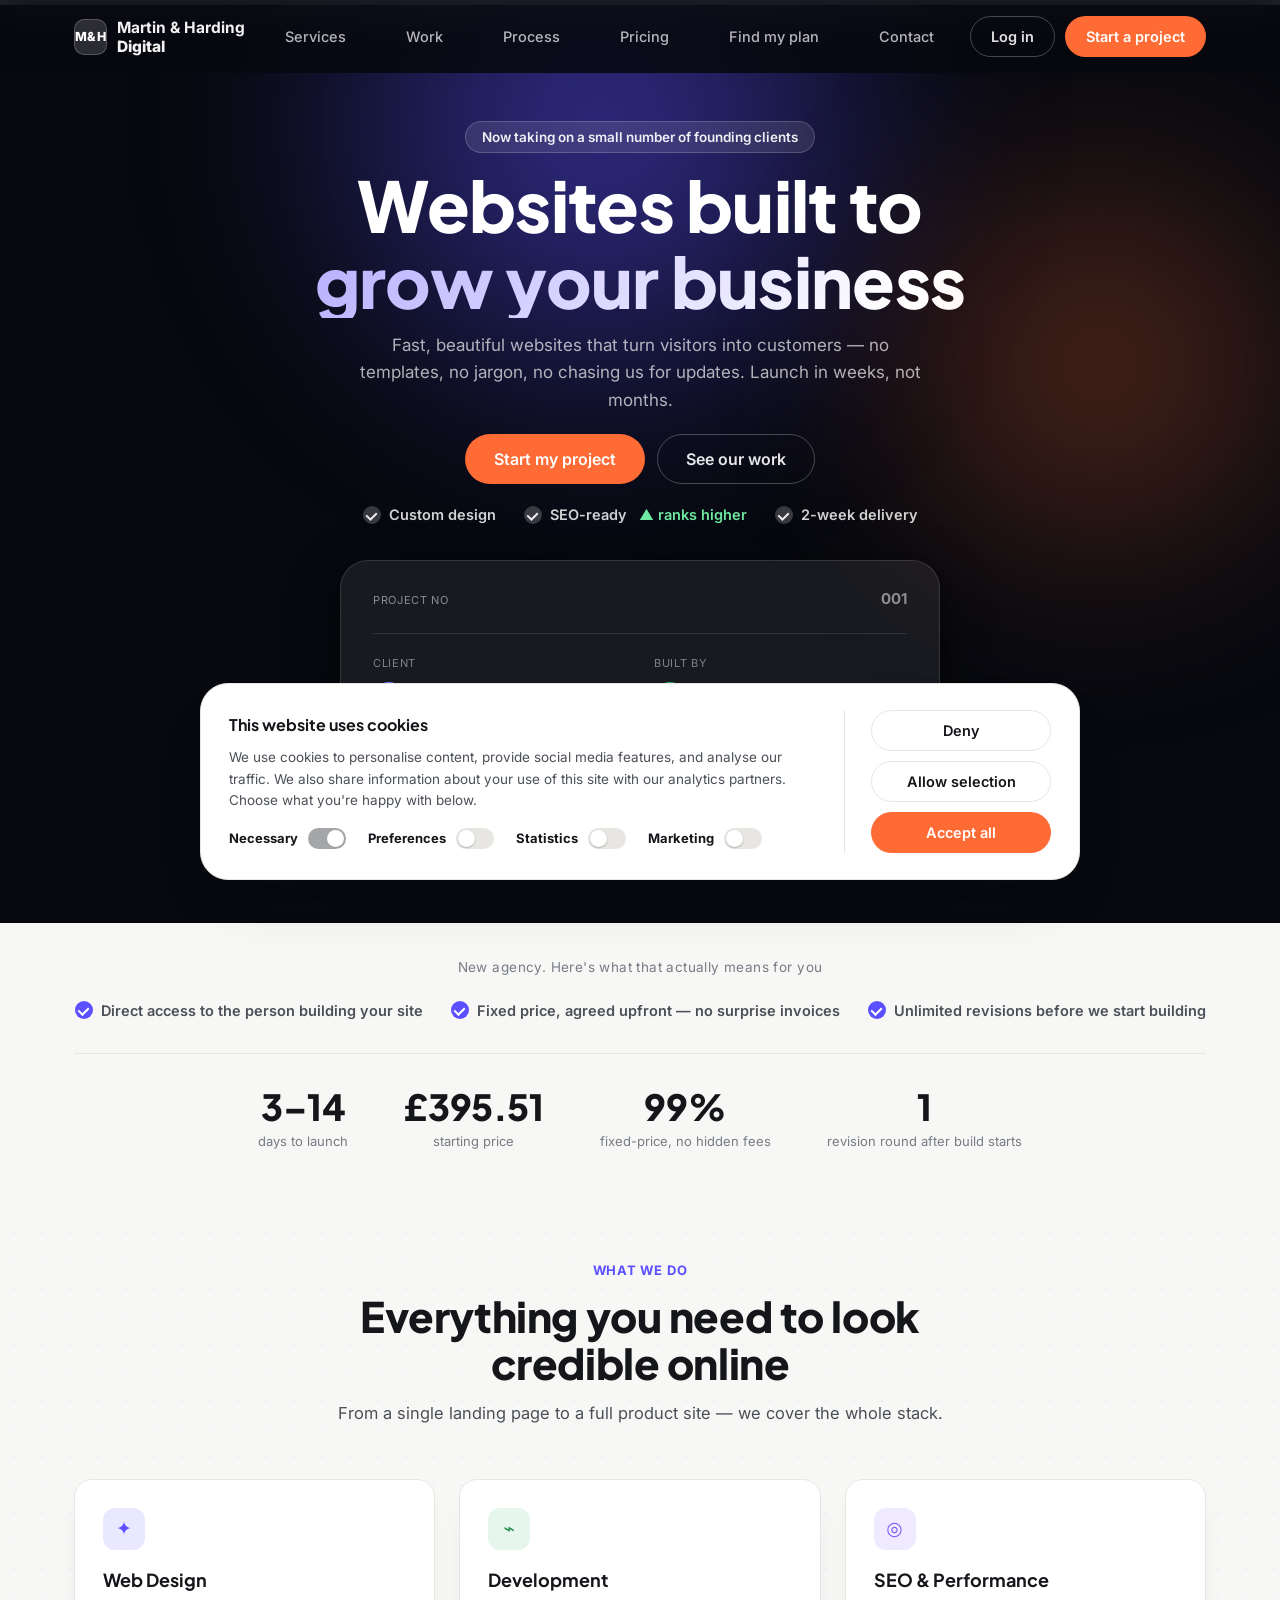
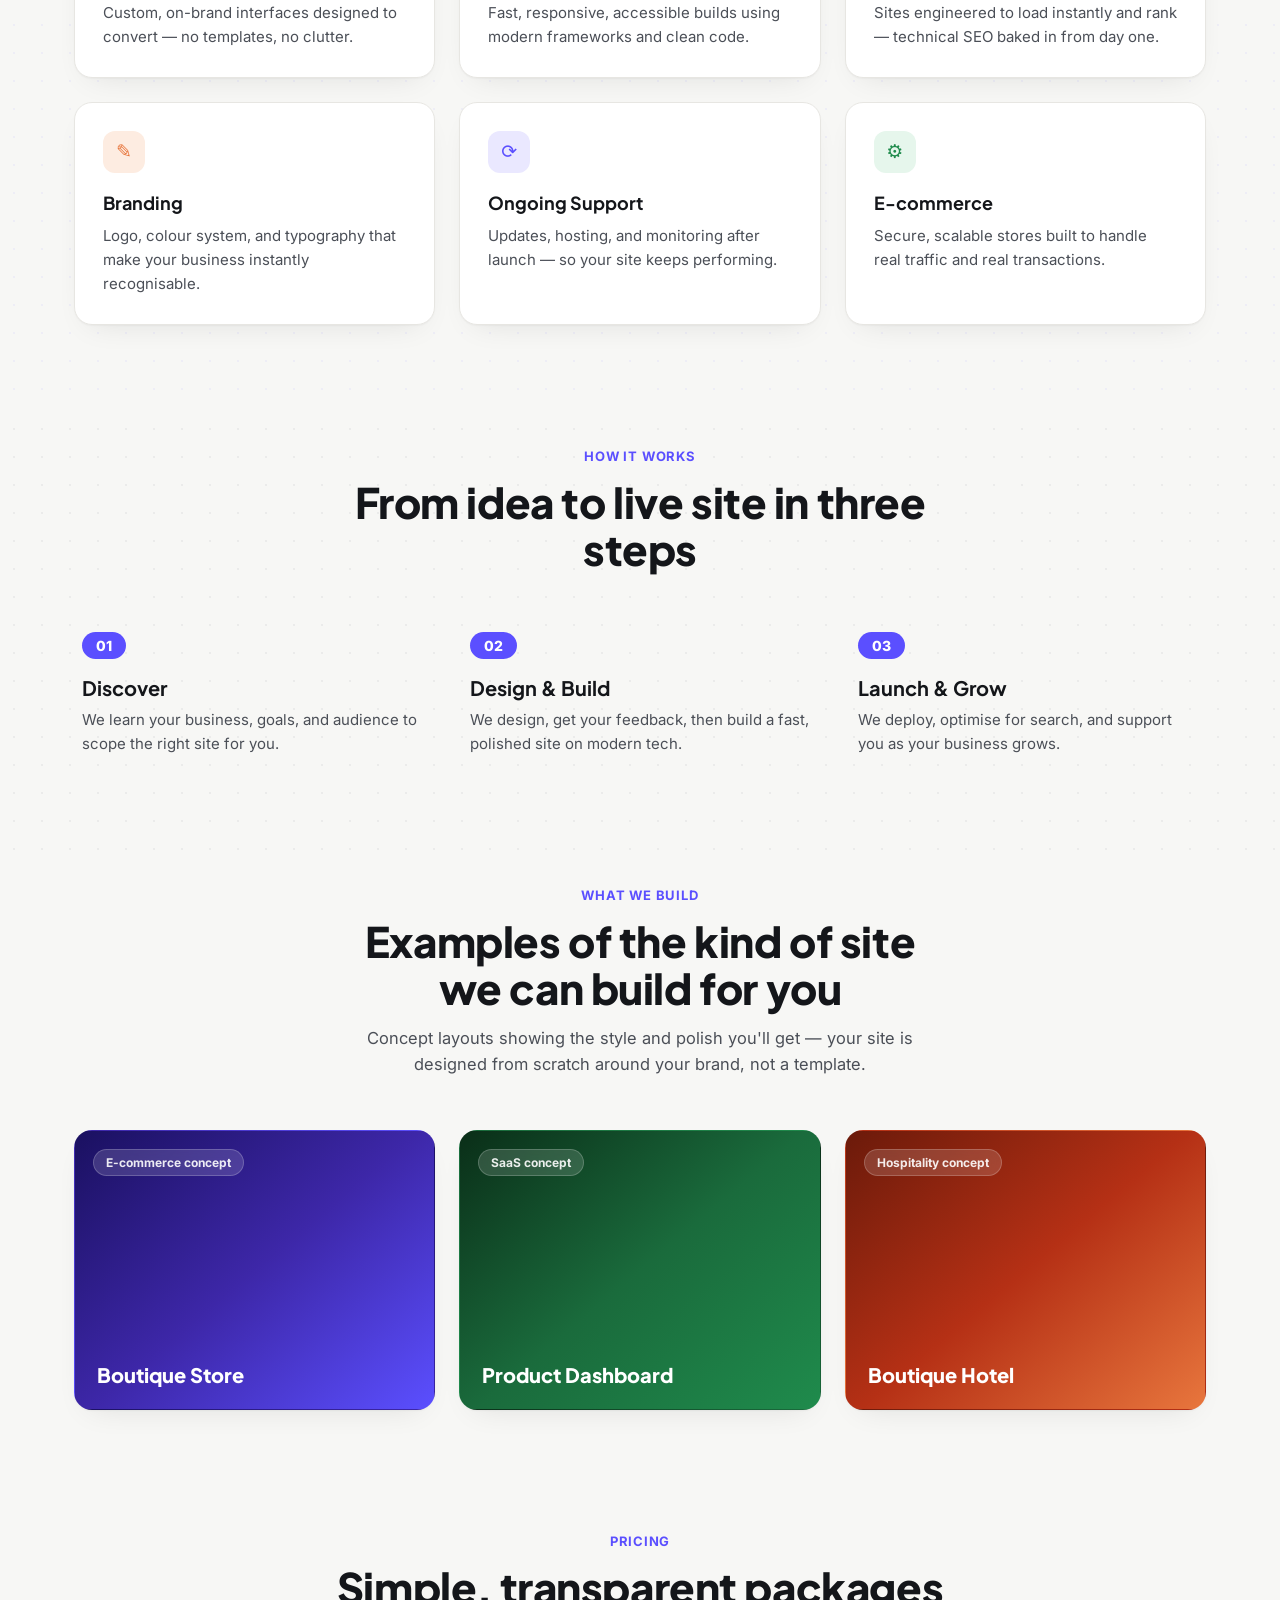
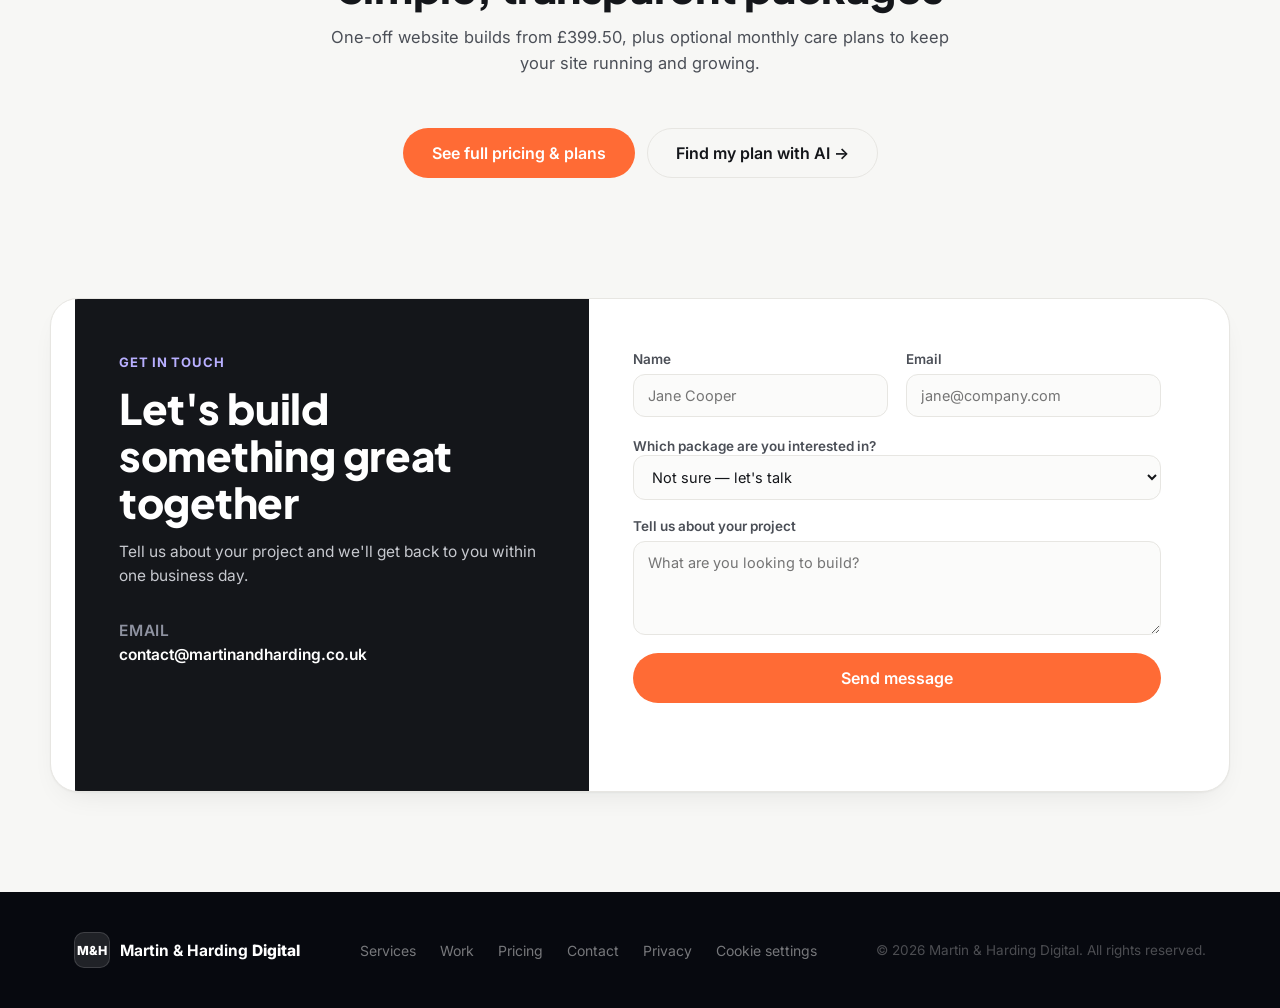
==== commit 51575ac4: "Full visual redesign: dark nav, hero blend, premium animations - Complete CSS overhaul: dark hero/fo" ====
--- a/index.html
+++ b/index.html
@@ -12,7 +12,7 @@
 <link rel="icon" href="data:image/svg+xml,%3Csvg xmlns='http://www.w3.org/2000/svg' viewBox='0 0 64 64'%3E%3Crect width='64' height='64' rx='14' fill='%2314161a'/%3E%3Ctext x='32' y='40' font-family='Arial, sans-serif' font-size='22' font-weight='700' fill='%23ffffff' text-anchor='middle'%3EM%26H%3C/text%3E%3C/svg%3E">
 <link rel="preconnect" href="https://fonts.googleapis.com">
 <link rel="preconnect" href="https://fonts.gstatic.com" crossorigin>
-<link href="https://fonts.googleapis.com/css2?family=Inter:wght@400;500;600;700;800;900&display=swap" rel="stylesheet">
+<link href="https://fonts.googleapis.com/css2?family=Inter:wght@400;500;600;700;800;900&family=Plus+Jakarta+Sans:wght@700;800&display=swap" rel="stylesheet">
 <link rel="stylesheet" href="styles.css">
 </head>
 <body>
@@ -66,9 +66,6 @@
       </div>
 
       <div class="hero-visual reveal">
-        <div class="mock-card mock-card-back" aria-hidden="true">
-          <div class="mock-top">PROJECT NO<br><strong>002</strong></div>
-        </div>
         <div class="mock-card mock-card-front">
           <div class="mock-top">
             <span class="mock-label">PROJECT NO</span>
--- a/styles.css
+++ b/styles.css
@@ -5,11 +5,14 @@
   --bg: #f7f7f5;
   --card: #ffffff;
   --line: #e7e6e2;
-  --blue: #2f6bff;
-  --blue-light: #e8efff;
+  --blue: #5b4fff;
+  --blue-light: #eae8ff;
   --green: #1f8b4c;
   --purple: #7b5cff;
   --orange: #e8763d;
+  --accent-2: #ff6b35;
+  --bg-dark: #07090f;
+  --gold: #f5a623;
   --radius: 18px;
   --radius-lg: 28px;
   --shadow: 0 1px 2px rgba(20,22,26,.04), 0 12px 32px -16px rgba(20,22,26,.12);
@@ -28,6 +31,8 @@
   -webkit-font-smoothing: antialiased;
 }
 
+h1, h2, h3 { font-family: 'Plus Jakarta Sans', 'Inter', system-ui, sans-serif; }
+
 .container {
   max-width: 1180px;
   margin: 0 auto;
@@ -36,6 +41,7 @@
 
 a { color: inherit; text-decoration: none; }
 ul { padding: 0; margin: 0; list-style: none; }
+
 
 /* ---------- Buttons ---------- */
 .btn {
@@ -51,13 +57,14 @@
   cursor: pointer;
   transition: transform .15s ease, box-shadow .15s ease, background .15s ease, opacity .15s ease;
   white-space: nowrap;
-}
-.btn:hover { transform: translateY(-1px); }
-.btn-dark { background: var(--ink); color: #fff; }
-.btn-dark:hover { background: #000; box-shadow: var(--shadow); }
+  font-family: inherit;
+}
+.btn:hover { transform: translateY(-2px); }
+.btn-dark { background: var(--accent-2); color: #fff; }
+.btn-dark:hover { background: #e85a25; box-shadow: 0 8px 24px rgba(255,107,53,.35); }
 .btn-ghost { background: transparent; color: var(--ink); border-color: var(--line); }
 .btn-ghost:hover { background: #fff; box-shadow: var(--shadow); }
-.btn-lg { padding: 14px 26px; font-size: 16px; }
+.btn-lg { padding: 14px 28px; font-size: 16px; }
 .btn-sm { padding: 8px 16px; font-size: 13.5px; }
 .btn-block { width: 100%; }
 
@@ -125,10 +132,19 @@
   position: sticky;
   top: 0;
   z-index: 50;
-  background: rgba(247,247,245,.8);
-  backdrop-filter: blur(10px);
-  border-bottom: 1px solid transparent;
-}
+  background: rgba(7,9,15,.88);
+  backdrop-filter: blur(16px);
+  -webkit-backdrop-filter: blur(16px);
+}
+.nav-wrap .logo-mark { background: rgba(255,255,255,.15); border: 1px solid rgba(255,255,255,.2); }
+.nav-wrap .logo-text { color: rgba(255,255,255,.95); }
+.nav-wrap .nav-link-text { color: rgba(255,255,255,.7); }
+.nav-wrap .nav-link:hover .nav-link-text { color: #fff; }
+.nav-wrap .nav-link::before { border-color: rgba(255,255,255,.45); }
+.nav-wrap .nav-link::after { background: rgba(255,255,255,.12); }
+.nav-wrap .btn-ghost { color: rgba(255,255,255,.88); border-color: rgba(255,255,255,.25); }
+.nav-wrap .btn-ghost:hover { background: rgba(255,255,255,.1); box-shadow: none; }
+.nav-wrap .nav-toggle span { background: rgba(255,255,255,.9); }
 .nav {
   max-width: 1180px;
   margin: 0 auto;
@@ -181,7 +197,6 @@
 }
 .nav-link:hover .nav-link-text { color: #fff; }
 .nav-link::before {
-  /* pill outline flash */
   content: '';
   position: absolute;
   inset: 0;
@@ -193,7 +208,6 @@
   z-index: 1;
 }
 .nav-link::after {
-  /* fill sliding down */
   content: '';
   position: absolute;
   inset: 0;
@@ -212,15 +226,48 @@
 .nav-actions { display: flex; align-items: center; gap: 10px; justify-self: end; }
 .nav-toggle { display: none; }
 
-/* ---------- Hero ---------- */
-.hero { position: relative; overflow: hidden; padding: 64px 0 0; }
+/* ---------- Hero (dark) ---------- */
+.hero {
+  position: relative;
+  overflow: hidden;
+  margin-top: -68px;
+  padding-top: 116px;
+  background: var(--bg-dark);
+  color: #fff;
+}
+
 .hero-bg {
   position: absolute;
-  inset: -10% -10% auto -10%;
-  height: 620px;
-  background: radial-gradient(60% 60% at 50% 0%, var(--blue-light) 0%, rgba(232,239,255,0) 70%);
+  inset: 0;
   z-index: 0;
-}
+  overflow: hidden;
+}
+.hero-bg::before {
+  content: '';
+  position: absolute;
+  width: 800px; height: 800px;
+  top: -280px;
+  left: 50%;
+  transform: translateX(-55%);
+  border-radius: 50%;
+  background: radial-gradient(circle, rgba(91,79,255,.55) 0%, transparent 65%);
+  filter: blur(72px);
+  animation: auroraBlob1 11s ease-in-out infinite alternate;
+  will-change: transform;
+}
+.hero-bg::after {
+  content: '';
+  position: absolute;
+  width: 600px; height: 600px;
+  top: 60px;
+  right: -120px;
+  border-radius: 50%;
+  background: radial-gradient(circle, rgba(255,107,53,.32) 0%, transparent 65%);
+  filter: blur(80px);
+  animation: auroraBlob2 15s ease-in-out infinite alternate;
+  will-change: transform;
+}
+
 .hero-inner {
   position: relative;
   z-index: 1;
@@ -229,6 +276,48 @@
   align-items: center;
   text-align: center;
 }
+
+/* Dark hero text overrides */
+.hero .badge {
+  background: rgba(255,255,255,.1);
+  color: rgba(255,255,255,.92);
+  border: 1px solid rgba(255,255,255,.18);
+  margin-bottom: 14px;
+}
+.hero .offer-badge {
+  background: rgba(255,107,53,.18);
+  color: #ffb38a;
+  border: 1px solid rgba(255,107,53,.25);
+}
+.hero h1, .hero h2 { color: #fff; }
+.hero .hero-sub { color: rgba(255,255,255,.68); }
+.hero .trust-row, .hero .trust-item { color: rgba(255,255,255,.82); }
+.hero .check { background: rgba(255,255,255,.2); }
+.hero .check::after { border-color: rgba(255,255,255,.9); }
+.hero .green { color: #6ee7a0; }
+.hero .btn-ghost {
+  border-color: rgba(255,255,255,.25);
+  color: rgba(255,255,255,.9);
+  background: transparent;
+}
+.hero .btn-ghost:hover {
+  background: rgba(255,255,255,.1);
+  box-shadow: none;
+  border-color: rgba(255,255,255,.4);
+}
+.hero .mock-sub, .hero .mock-label { color: rgba(255,255,255,.45); }
+.hero .mock-value { color: rgba(255,255,255,.9); }
+.hero .mock-card {
+  background: rgba(255,255,255,.07);
+  border-color: rgba(255,255,255,.12);
+  box-shadow: 0 16px 48px rgba(0,0,0,.55), 0 4px 16px rgba(0,0,0,.35);
+}
+.hero .mock-card-back { background: rgba(255,255,255,.04); opacity: .5; }
+.hero strong { color: rgba(255,255,255,.95); }
+.hero .mock-top .mock-label, .hero .mock-top .mock-value { color: rgba(255,255,255,.5); }
+.hero .mock-card-front .mock-top { border-bottom-color: rgba(255,255,255,.1); }
+.hero .mock-card-back .mock-top { color: rgba(255,255,255,.4); }
+
 .badge {
   display: inline-flex;
   align-items: center;
@@ -241,29 +330,37 @@
   margin-bottom: 28px;
 }
 .hero h1 {
-  font-size: clamp(38px, 6vw, 68px);
-  line-height: 1.06;
+  font-size: clamp(36px, 5.5vw, 70px);
+  line-height: 1.08;
   font-weight: 800;
-  letter-spacing: -0.02em;
-  margin: 0 0 22px;
+  letter-spacing: -0.01em;
+  margin: 0 0 14px;
   max-width: 820px;
 }
-.highlight { color: var(--blue); }
+.highlight {
+  display: inline-block;
+  background: linear-gradient(125deg, #b8b0ff 0%, #ffffff 45%, #ffb38a 100%);
+  background-size: 200% 200%;
+  -webkit-background-clip: text;
+  background-clip: text;
+  -webkit-text-fill-color: transparent;
+  animation: gradientText 6s ease infinite;
+}
 .hero-sub {
-  max-width: 600px;
-  font-size: 18px;
+  max-width: 580px;
+  font-size: 17px;
   line-height: 1.6;
   color: var(--ink-soft);
-  margin: 0 0 34px;
-}
-.hero-cta { display: flex; gap: 12px; margin-bottom: 40px; }
+  margin: 0 0 20px;
+}
+.hero-cta { display: flex; gap: 12px; margin-bottom: 22px; }
 
 .trust-row {
   display: flex;
   gap: 28px;
   flex-wrap: wrap;
   justify-content: center;
-  margin-bottom: 64px;
+  margin-bottom: 36px;
   font-size: 14.5px;
   font-weight: 600;
   color: var(--blue);
@@ -329,11 +426,11 @@
 .mock-row { display: flex; gap: 28px; }
 .mock-col { flex: 1; display: flex; flex-direction: column; gap: 4px; }
 .mock-avatar { width: 32px; height: 32px; border-radius: 50%; margin-bottom: 6px; }
-.avatar-blue { background: linear-gradient(135deg, #4f7bff, #2f6bff); }
+.avatar-blue { background: linear-gradient(135deg, #7b8fff, #5b4fff); }
 .avatar-green { background: linear-gradient(135deg, #2dbf72, #1f8b4c); }
 .mock-sub { font-size: 13px; color: var(--muted); line-height: 1.5; }
 
-/* ---------- Logos ---------- */
+/* ---------- Logos / stats ---------- */
 .logos { padding: 36px 0 70px; }
 .logos-label { text-align: center; color: var(--muted); font-size: 13.5px; margin: 0 0 26px; letter-spacing: .03em; }
 .stats-row {
@@ -346,7 +443,7 @@
   border-top: 1px solid var(--line);
 }
 .stat-tile { text-align: center; }
-.stat-num { display: block; font-size: 32px; font-weight: 800; color: var(--ink); letter-spacing: -0.01em; }
+.stat-num { display: block; font-size: 36px; font-weight: 800; font-family: 'Plus Jakarta Sans', sans-serif; color: var(--ink); letter-spacing: -0.01em; }
 .stat-label { display: block; font-size: 13px; color: var(--muted); margin-top: 4px; }
 
 .logos-row {
@@ -381,11 +478,11 @@
   margin-bottom: 14px;
 }
 .section-head h2, .contact-info h2 {
-  font-size: clamp(28px, 4vw, 38px);
+  font-size: clamp(28px, 4vw, 42px);
   font-weight: 800;
   letter-spacing: -0.01em;
   margin: 0 0 14px;
-  line-height: 1.15;
+  line-height: 1.12;
 }
 .section-head p { color: var(--ink-soft); font-size: 16.5px; line-height: 1.6; margin: 0; }
 
@@ -395,26 +492,31 @@
 .grid-3 { grid-template-columns: repeat(3, 1fr); }
 .grid-4 { grid-template-columns: repeat(4, 1fr); }
 
-.services { padding: 40px 0 90px; }
+.services {
+  padding: 40px 0 90px;
+  background-image: radial-gradient(circle, rgba(91,79,255,.055) 1px, transparent 1px);
+  background-size: 28px 28px;
+}
 .card {
   background: var(--card);
   border: 1px solid var(--line);
   border-radius: var(--radius);
   padding: 28px;
   box-shadow: var(--shadow);
-  transition: transform .2s ease, box-shadow .2s ease;
+  transition: transform .25s ease, box-shadow .25s ease, border-color .25s ease;
+  transform-style: preserve-3d;
 }
 .card:hover { transform: translateY(-4px); box-shadow: var(--shadow-lg); }
 
-/* ---------- Spotlight glow effect (services / pricing cards) ---------- */
+/* ---------- Spotlight glow effect ---------- */
 .glow-card {
   position: relative;
   isolation: isolate;
   --mx: 50%;
   --my: 50%;
-  --glow-rgb: 47, 107, 255;
+  --glow-rgb: 91, 79, 255;
   border-color: var(--line);
-  transition: border-color .35s ease, box-shadow .35s ease, transform .2s ease;
+  transition: border-color .35s ease, box-shadow .35s ease, transform .25s ease;
 }
 .glow-card::before {
   content: '';
@@ -422,7 +524,7 @@
   inset: 0;
   z-index: 0;
   border-radius: inherit;
-  background: radial-gradient(220px circle at var(--mx) var(--my), rgba(var(--glow-rgb), .16), transparent 70%);
+  background: radial-gradient(220px circle at var(--mx) var(--my), rgba(var(--glow-rgb), .14), transparent 70%);
   opacity: 0;
   transition: opacity .35s ease;
   pointer-events: none;
@@ -451,7 +553,7 @@
 }
 .glow-card > * { position: relative; z-index: 1; }
 
-.glow-blue   { --glow-rgb: 47, 107, 255; }
+.glow-blue   { --glow-rgb: 91, 79, 255; }
 .glow-green  { --glow-rgb: 31, 139, 76; }
 .glow-purple { --glow-rgb: 123, 92, 255; }
 .glow-orange { --glow-rgb: 232, 118, 61; }
@@ -470,20 +572,25 @@
 .card p { margin: 0; color: var(--ink-soft); font-size: 15px; line-height: 1.6; }
 
 /* ---------- Process ---------- */
-.process { padding: 30px 0 90px; }
+.process {
+  padding: 30px 0 90px;
+  background-image: radial-gradient(circle, rgba(20,22,26,.05) 1px, transparent 1px);
+  background-size: 28px 28px;
+}
 .steps { gap: 32px; }
 .step { padding: 8px; }
 .step-num {
   display: inline-block;
   font-size: 14px;
   font-weight: 800;
-  color: var(--blue);
-  background: var(--blue-light);
-  padding: 5px 12px;
+  color: #fff;
+  background: var(--blue);
+  padding: 5px 14px;
   border-radius: 999px;
   margin-bottom: 16px;
-}
-.step h3 { font-size: 19px; font-weight: 700; margin: 0 0 8px; }
+  letter-spacing: .01em;
+}
+.step h3 { font-size: 20px; font-weight: 700; margin: 0 0 8px; }
 .step p { margin: 0; color: var(--ink-soft); font-size: 15px; line-height: 1.6; }
 
 /* ---------- Work ---------- */
@@ -497,22 +604,28 @@
   align-items: flex-end;
   padding: 22px;
   box-shadow: var(--shadow);
-  border: 1px solid var(--line);
-}
-.work-1 { background: linear-gradient(160deg, #dfe7ff, #f3f0ff); }
-.work-2 { background: linear-gradient(160deg, #d9f3e4, #eafaf0); }
-.work-3 { background: linear-gradient(160deg, #ffe6da, #fff3e8); }
+  border: 1px solid transparent;
+  transition: transform .3s ease, box-shadow .3s ease;
+  transform-style: preserve-3d;
+}
+.work-card:hover { transform: translateY(-6px) scale(1.01); box-shadow: var(--shadow-lg); }
+.work-1 { background: linear-gradient(140deg, #1a1060 0%, #3d27a8 50%, #5b4fff 100%); }
+.work-2 { background: linear-gradient(140deg, #0a2e18 0%, #1a6b3c 50%, #1f8b4c 100%); }
+.work-3 { background: linear-gradient(140deg, #6b1a0a 0%, #b53015 50%, #e8763d 100%); }
 .work-tag {
   position: absolute;
   top: 18px; left: 18px;
-  background: rgba(255,255,255,.85);
+  background: rgba(255,255,255,.15);
+  backdrop-filter: blur(6px);
+  -webkit-backdrop-filter: blur(6px);
   font-size: 12px;
   font-weight: 700;
   padding: 5px 12px;
   border-radius: 999px;
-  color: var(--ink-soft);
-}
-.work-card h3 { margin: 0; font-size: 20px; font-weight: 800; }
+  color: rgba(255,255,255,.9);
+  border: 1px solid rgba(255,255,255,.2);
+}
+.work-card h3 { margin: 0; font-size: 20px; font-weight: 800; color: #fff; }
 
 /* ---------- Pricing ---------- */
 .pricing { padding: 30px 0 90px; }
@@ -525,10 +638,9 @@
   box-shadow: var(--shadow);
   display: flex;
   flex-direction: column;
-  position: relative;
 }
 .price-card h3 { margin: 0 0 6px; font-size: 18px; font-weight: 700; }
-.price { font-size: 32px; font-weight: 800; margin: 4px 0 0; }
+.price { font-size: 32px; font-weight: 800; margin: 4px 0 0; font-family: 'Plus Jakarta Sans', sans-serif; }
 .price-sub { color: var(--muted); font-size: 14px; margin: 4px 0 22px; }
 .price-card ul { display: flex; flex-direction: column; gap: 10px; margin-bottom: 26px; flex: 1; }
 .price-card li {
@@ -546,13 +658,13 @@
   background: var(--blue-light);
 }
 .price-card-featured {
-  border: 2px solid var(--ink);
+  border: 2px solid var(--blue);
   transform: translateY(-8px);
 }
 .price-badge {
   position: absolute;
   top: -13px; left: 28px;
-  background: var(--ink);
+  background: var(--blue);
   color: #fff;
   font-size: 12px;
   font-weight: 700;
@@ -591,8 +703,8 @@
 .pricing-hero { padding-bottom: 70px; }
 
 .policy-hero { padding-bottom: 50px; }
-.not-found-hero { padding: 110px 0 140px; }
-.policy-hero .hero-sub { font-size: 14px; color: var(--muted); }
+.not-found-hero { padding: 178px 0 140px; }
+.policy-hero .hero-sub { font-size: 14px; color: rgba(255,255,255,.6); }
 .policy-content { padding: 0 0 90px; }
 .policy-body { max-width: 720px; }
 .policy-body h2 { font-size: 21px; font-weight: 800; margin: 36px 0 12px; }
@@ -703,7 +815,7 @@
   background: var(--ink);
   color: #fff;
 }
-.contact-info .eyebrow { color: #9cb6ff; }
+.contact-info .eyebrow { color: #b8afff; }
 .contact-info h2 { color: #fff; }
 .contact-info p { color: #c7c9cf; font-size: 15.5px; line-height: 1.6; margin: 0 0 32px; }
 .contact-detail { margin-bottom: 20px; }
@@ -715,6 +827,8 @@
 .field { display: flex; flex-direction: column; gap: 7px; }
 .field label { font-size: 13.5px; font-weight: 600; color: var(--ink-soft); }
 .field input, .field select, .field textarea {
+  width: 100%;
+  display: block;
   border: 1px solid var(--line);
   border-radius: 12px;
   padding: 12px 14px;
@@ -731,8 +845,12 @@
 }
 .form-note { font-size: 14px; color: var(--green); min-height: 18px; margin: 0; text-align: center; }
 
-/* ---------- Footer ---------- */
-.footer { border-top: 1px solid var(--line); padding: 36px 0; }
+/* ---------- Footer (dark) ---------- */
+.footer {
+  padding: 40px 0;
+  background: var(--bg-dark);
+  color: rgba(255,255,255,.55);
+}
 .footer-inner {
   display: flex;
   align-items: center;
@@ -740,17 +858,21 @@
   gap: 20px;
   flex-wrap: wrap;
 }
-.footer-brand { display: flex; align-items: center; gap: 10px; font-weight: 700; }
-.footer-links { display: flex; gap: 24px; font-size: 14px; color: var(--ink-soft); }
-.footer-links a:hover { color: var(--ink); }
-.footer-copy { font-size: 13.5px; color: var(--muted); margin: 0; }
+.footer-brand { display: flex; align-items: center; gap: 10px; font-weight: 700; color: #fff; }
+.footer-brand .logo-mark {
+  background: rgba(255,255,255,.1);
+  border: 1px solid rgba(255,255,255,.14);
+}
+.footer-links { display: flex; gap: 24px; font-size: 14px; color: rgba(255,255,255,.45); }
+.footer-links a:hover { color: #fff; }
+.footer-copy { font-size: 13.5px; color: rgba(255,255,255,.28); margin: 0; }
 
 /* ---------- Scroll-driven tilt frame (pricing builds) ---------- */
 .pricing-scroll { padding: 40px 0 110px; }
 .scroll-stage { perspective: 1400px; padding: 6px 0 30px; }
 .scroll-stage [data-scroll-title] { will-change: transform; }
 .scroll-card {
-  max-width: 1180px;
+  max-width: 1040px;
   margin: 28px auto 0;
   border: 4px solid #3a3a3a;
   background: #1c1c1c;
@@ -786,6 +908,22 @@
   .reveal { opacity: 1; transform: none; transition: none; }
 }
 
+/* ---------- Keyframes ---------- */
+@keyframes auroraBlob1 {
+  0%   { transform: translateX(-55%) scale(1);     opacity: .8; }
+  50%  { transform: translateX(-45%) scale(1.18);  opacity: 1;  }
+  100% { transform: translateX(-62%) scale(.92);   opacity: .65; }
+}
+@keyframes auroraBlob2 {
+  0%   { transform: translate(0, 0) scale(1);        opacity: .65; }
+  50%  { transform: translate(-70px, 50px) scale(1.12); opacity: 1;  }
+  100% { transform: translate(40px, -40px) scale(.88);  opacity: .5; }
+}
+@keyframes gradientText {
+  0%, 100% { background-position: 0% 50%; }
+  50%       { background-position: 100% 50%; }
+}
+
 /* ---------- Responsive ---------- */
 @media (max-width: 900px) {
   .grid-3, .grid-4 { grid-template-columns: 1fr 1fr; }
@@ -802,9 +940,10 @@
     left: 0;
     right: 0;
     flex-direction: column;
-    background: var(--card);
-    box-shadow: var(--shadow-lg);
-    border-top: 1px solid var(--line);
+    background: rgba(7,9,15,.96);
+    backdrop-filter: blur(16px);
+    -webkit-backdrop-filter: blur(16px);
+    border-top: 1px solid rgba(255,255,255,.08);
   }
   .nav-dropdown.open { display: flex; }
   .nav-links, .nav-actions {
@@ -814,7 +953,7 @@
     gap: 4px;
     padding: 16px 20px;
   }
-  .nav-links { border-bottom: 1px solid var(--line); }
+  .nav-links { border-bottom: 1px solid rgba(255,255,255,.08); }
   .nav-link { text-align: center; }
   .nav-toggle {
     display: flex;
@@ -826,8 +965,10 @@
     cursor: pointer;
     padding: 6px;
     z-index: 51;
+    grid-column: 3;
+    margin-left: auto;
   }
-  .nav-toggle span { width: 22px; height: 2px; background: var(--ink); border-radius: 2px; transition: transform .25s ease, opacity .25s ease; }
+  .nav-toggle span { width: 22px; height: 2px; border-radius: 2px; transition: transform .25s ease, opacity .25s ease; }
   .nav-toggle.active span:nth-child(1) { transform: translateY(7px) rotate(45deg); }
   .nav-toggle.active span:nth-child(2) { opacity: 0; }
   .nav-toggle.active span:nth-child(3) { transform: translateY(-7px) rotate(-45deg); }
@@ -839,6 +980,8 @@
   .hero-cta .btn { width: 100%; }
   .mock-row { flex-direction: column; gap: 18px; }
   .mock-card-back { inset: 24px 0 auto 0; }
+  .hero h1 { font-size: clamp(36px, 10vw, 56px); }
+  .footer-inner { flex-direction: column; align-items: flex-start; gap: 16px; }
 }
 
 /* ================================================================
@@ -948,7 +1091,7 @@
 .quiz-option.selected {
   border-color: var(--blue);
   background: var(--blue-light);
-  box-shadow: 0 0 0 3px rgba(47,107,255,.1);
+  box-shadow: 0 0 0 3px rgba(91,79,255,.1);
 }
 
 .quiz-option-text { flex: 1; display: flex; flex-direction: column; gap: 2px; }
@@ -1235,8 +1378,16 @@
 .quiz-result-ctas { display: flex; flex-direction: column; gap: 9px; }
 .quiz-restart { font-size: 13px; color: var(--muted); }
 .quiz-restart:hover { color: var(--ink); }
-
-/* Plan-choice prompt (shown when user clicks Get in touch with two options) */
+.quiz-result-disclaimer {
+  font-size: 13px;
+  color: var(--muted);
+  line-height: 1.65;
+  border-top: 1px solid var(--line);
+  padding-top: 16px;
+  margin: 0 0 16px;
+}
+
+/* Plan-choice prompt */
 .quiz-plan-choice-label {
   font-size: 13.5px;
   font-weight: 600;
@@ -1248,7 +1399,7 @@
 /* Checkbox-style indicator for multi-select questions */
 .quiz-options--checkbox .quiz-option-check { border-radius: 4px; }
 
-/* Single-recommendation card (plan fits budget — no mismatch) */
+/* Single-recommendation card */
 .quiz-result-solo { margin-bottom: 16px; }
 .quiz-result-rec-header-row { display: flex; align-items: center; gap: 10px; flex-wrap: wrap; }
 .quiz-result-rec-budget-ok {
@@ -1262,7 +1413,7 @@
   padding: 2px 9px;
 }
 
-/* Quiz plan summary shown in the contact form instead of the package dropdown */
+/* Quiz plan summary in contact form */
 .quiz-plan-summary {
   background: var(--ink);
   border-radius: var(--radius);
@@ -1270,6 +1421,14 @@
   margin-top: 6px;
   color: #fff;
 }
+.quiz-plan-header {
+  font-size: 12px;
+  color: #9da0a8;
+  line-height: 1.4;
+  padding-bottom: 10px;
+  margin-bottom: 4px;
+  border-bottom: 1px solid rgba(255,255,255,.1);
+}
 .quiz-plan-row {
   display: flex;
   justify-content: space-between;
@@ -1288,7 +1447,7 @@
 }
 .quiz-plan-row--mrr strong { font-size: 15px; font-weight: 800; }
 
-/* Two-recommendation cards (shown when ideal plan exceeds budget) */
+/* Two-recommendation cards */
 .quiz-result-recs {
   display: grid;
   grid-template-columns: 1fr 1fr;
@@ -1318,7 +1477,7 @@
 .quiz-result-rec-note  { font-size: 12.5px; color: var(--ink-soft); margin: 0; line-height: 1.45; font-style: italic; }
 .quiz-result-rec-addons { display: flex; flex-direction: column; gap: 6px; }
 
-/* Budget mismatch box (right column of result screen) */
+/* Budget mismatch box */
 .quiz-result-budget-box {
   background: #fffbeb;
   border: 1px solid #fde68a;
@@ -1335,14 +1494,14 @@
 }
 .quiz-result-budget-ideal { margin-bottom: 0; }
 
-/* Total build row separator inside dark investment summary */
+/* Total build row separator */
 .quiz-result-sum-total {
   border-top: 1px solid rgba(255,255,255,.18);
   margin-top: 4px;
   padding-top: 11px;
 }
 
-/* Responsive */
+/* Responsive quiz */
 @media (max-width: 720px) {
   .quiz-step    { padding: 30px 22px 24px; }
   .quiz-results { padding: 28px 22px 32px; }
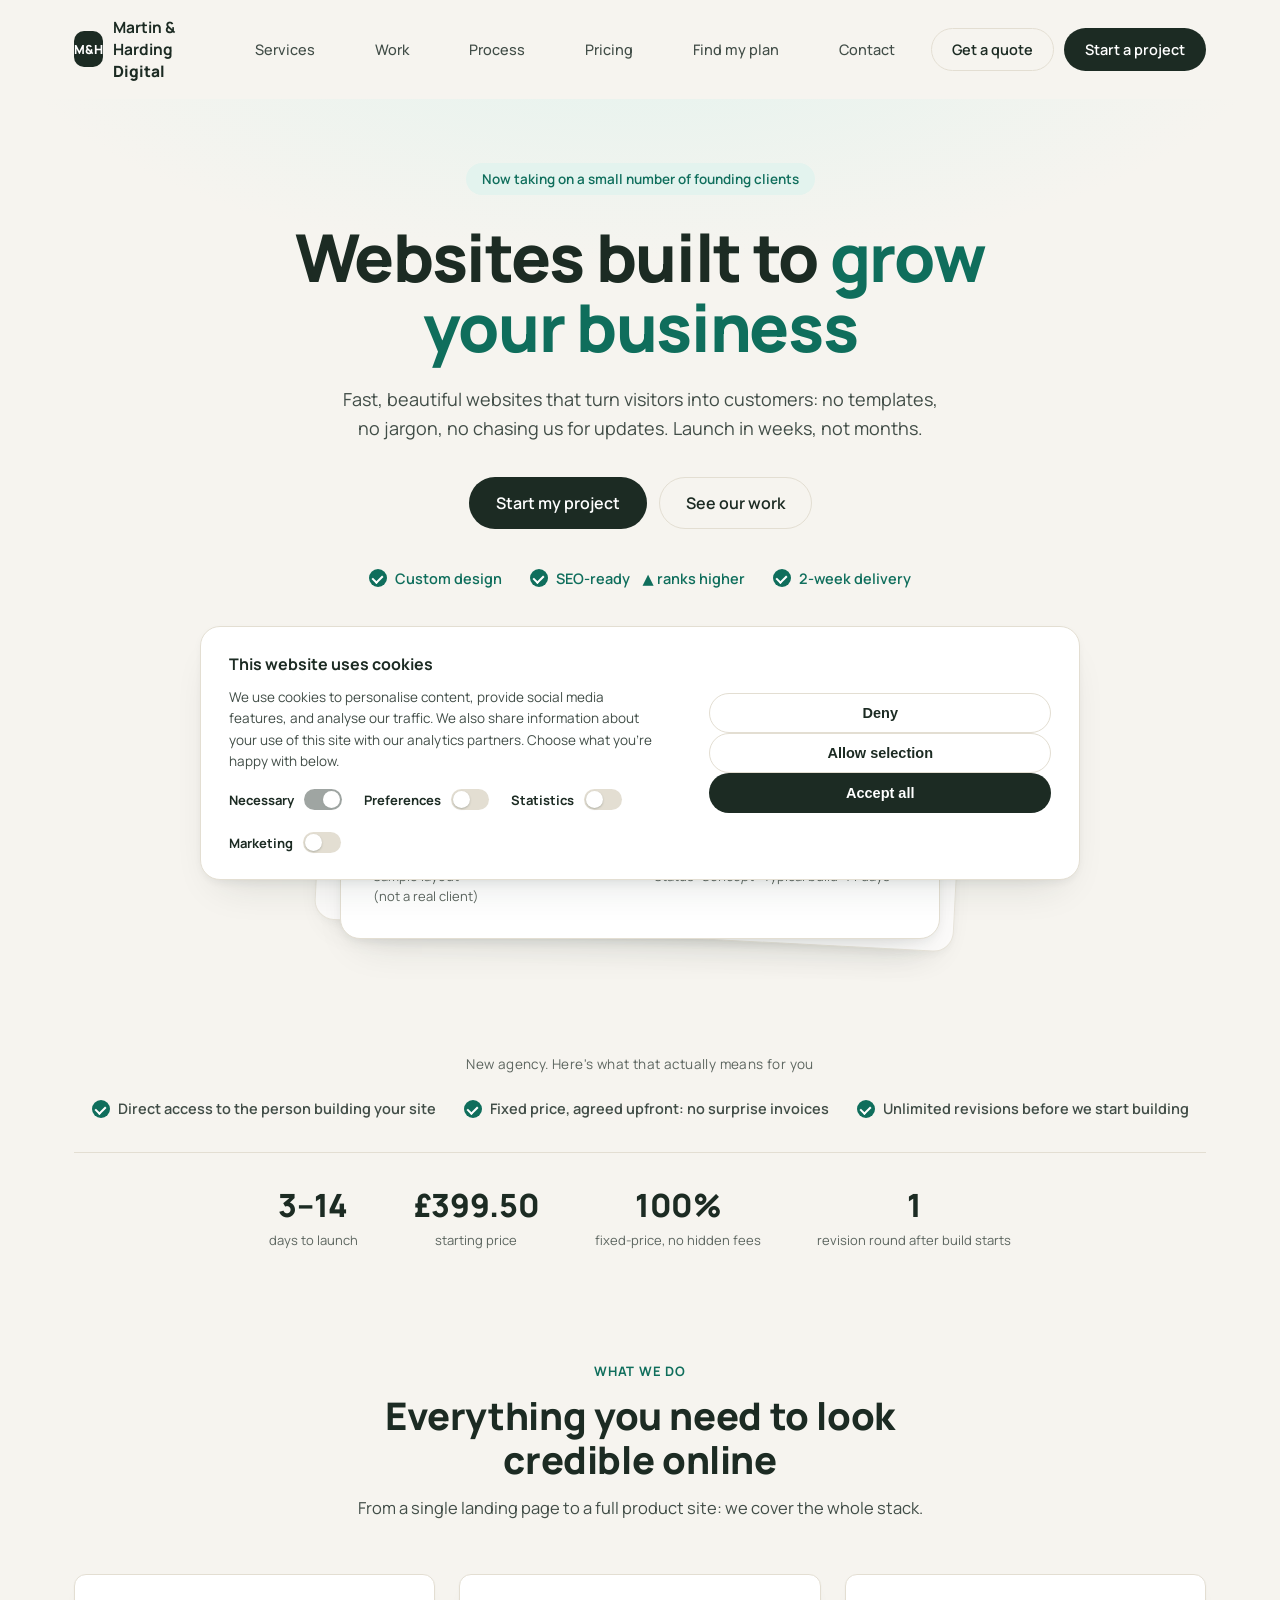
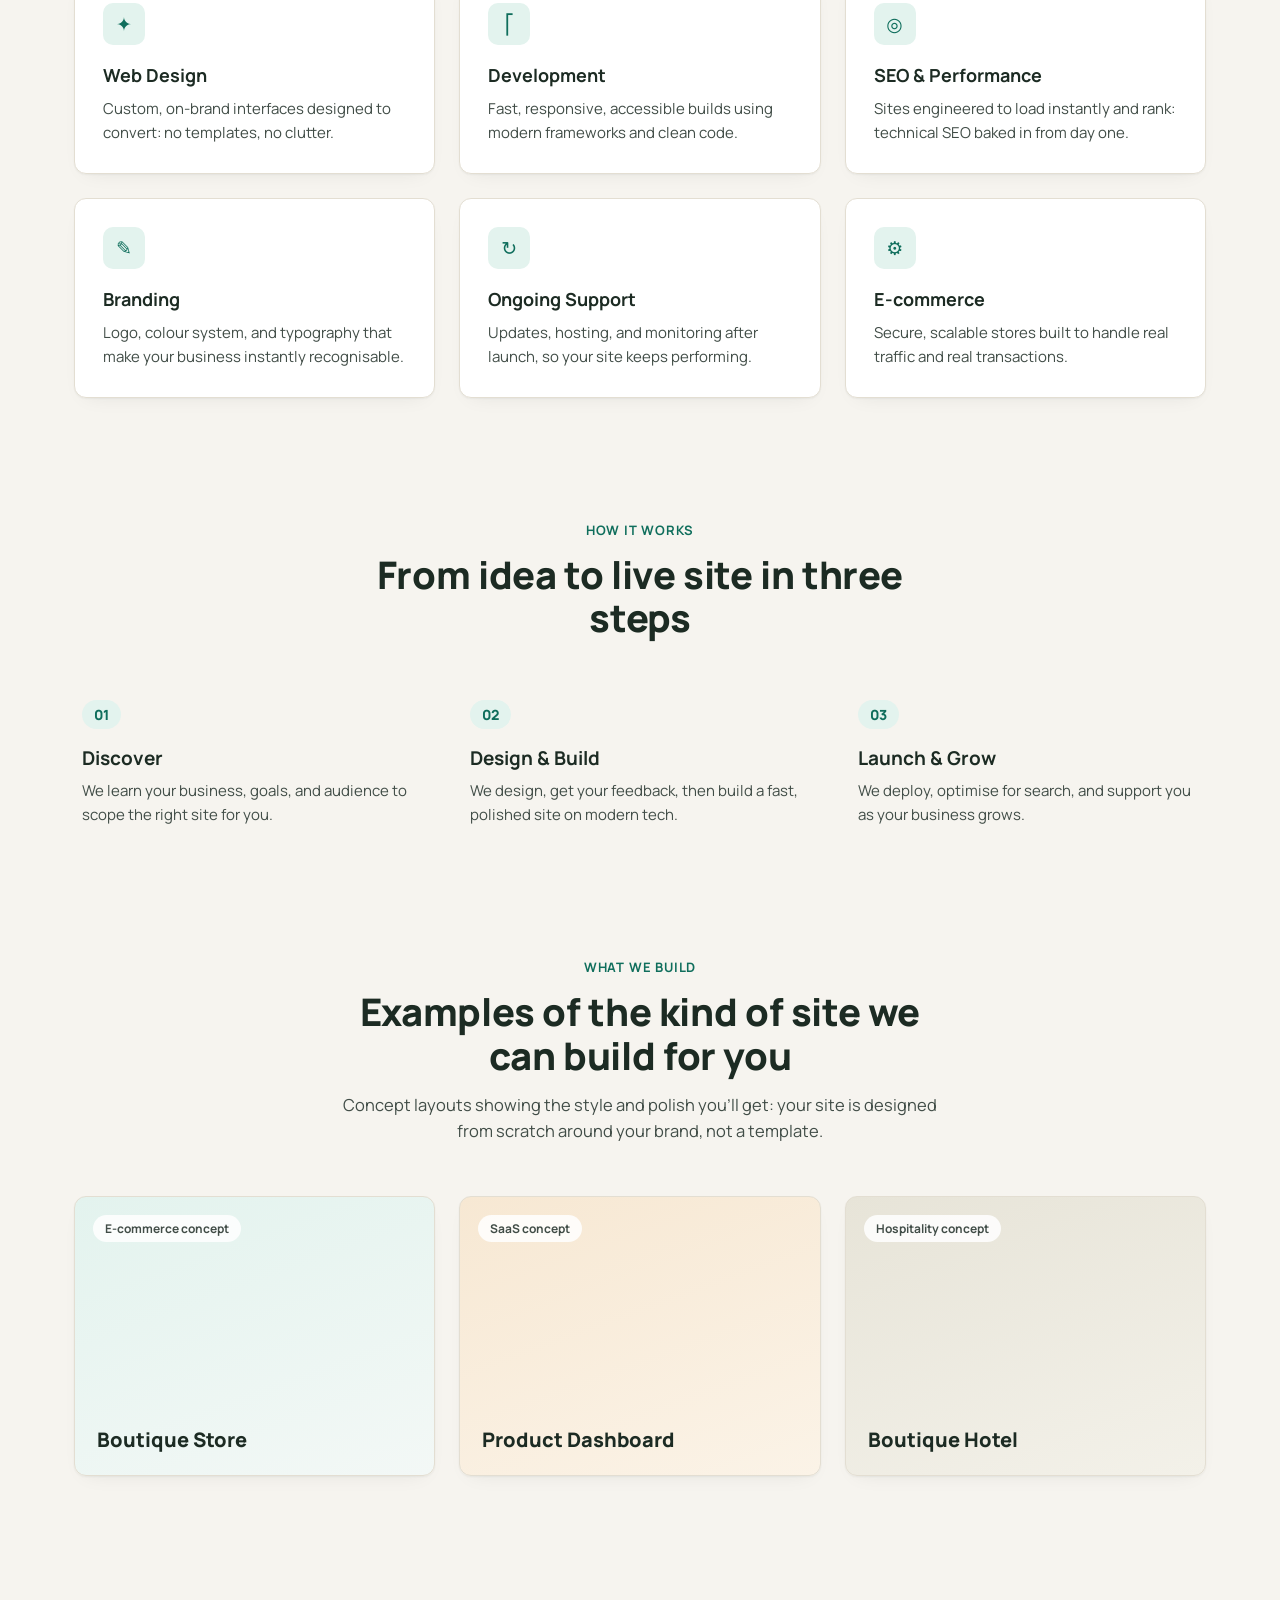
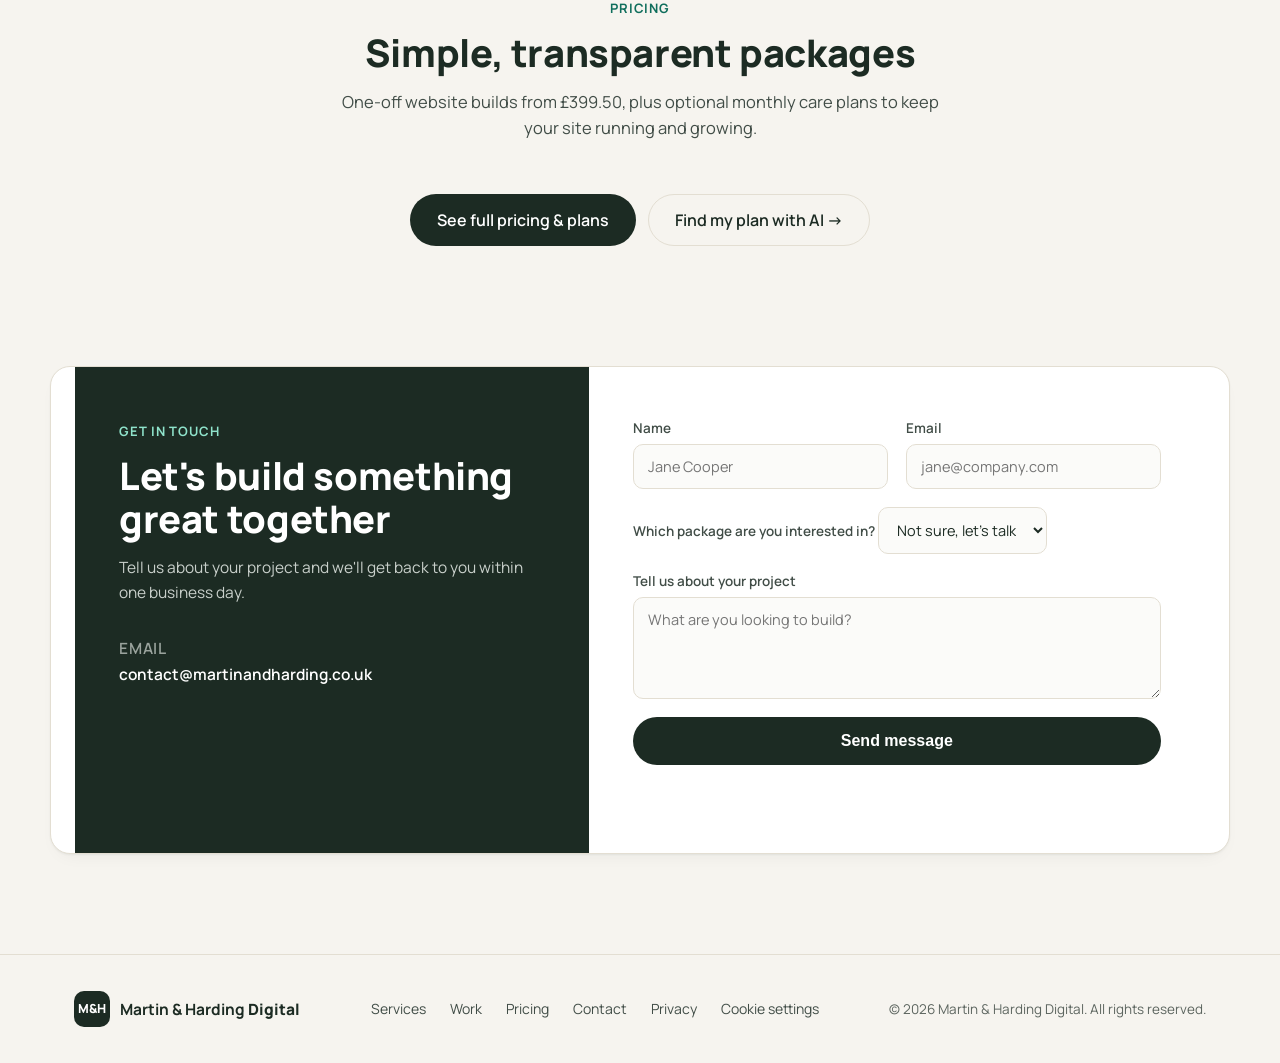
==== commit 8bb59a5f: "quiz 9" ====
--- a/index.html
+++ b/index.html
@@ -4,26 +4,28 @@
 <meta charset="UTF-8">
 <meta name="viewport" content="width=device-width, initial-scale=1.0">
 <meta name="referrer" content="strict-origin-when-cross-origin">
-<meta name="description" content="Martin & Harding Digital builds fast, professional websites for local businesses — from £399.50, live in days, with optional monthly care plans.">
-<meta property="og:title" content="Martin & Harding Digital — Websites that grow your business">
-<meta property="og:description" content="Custom, fast-loading websites for local businesses, built and launched in days — plus optional monthly care plans to keep your site running and growing.">
+<meta name="description" content="Martin & Harding Digital builds fast, professional websites for local businesses: from £399.50, live in days, with optional monthly care plans.">
+<meta property="og:title" content="Martin & Harding Digital: Websites that grow your business">
+<meta property="og:description" content="Custom, fast-loading websites for local businesses, built and launched in days, plus optional monthly care plans to keep your site running and growing.">
 <meta property="og:type" content="website">
-<title>Martin & Harding Digital — Websites that grow your business</title>
+<title>Martin & Harding Digital: Websites that grow your business</title>
 <link rel="icon" href="data:image/svg+xml,%3Csvg xmlns='http://www.w3.org/2000/svg' viewBox='0 0 64 64'%3E%3Crect width='64' height='64' rx='14' fill='%2314161a'/%3E%3Ctext x='32' y='40' font-family='Arial, sans-serif' font-size='22' font-weight='700' fill='%23ffffff' text-anchor='middle'%3EM%26H%3C/text%3E%3C/svg%3E">
 <link rel="preconnect" href="https://fonts.googleapis.com">
 <link rel="preconnect" href="https://fonts.gstatic.com" crossorigin>
-<link href="https://fonts.googleapis.com/css2?family=Inter:wght@400;500;600;700;800;900&family=Plus+Jakarta+Sans:wght@700;800&display=swap" rel="stylesheet">
+<link href="https://fonts.googleapis.com/css2?family=Manrope:wght@400;500;600;700;800&display=swap" rel="stylesheet">
 <link rel="stylesheet" href="styles.css">
 </head>
 <body>
 
+<a href="#top" class="skip-link">Skip to main content</a>
+
 <header class="nav-wrap">
-  <nav class="nav">
+  <nav class="nav" aria-label="Primary">
     <a href="#top" class="logo">
       <span class="logo-mark">M&H</span>
       <span class="logo-text">Martin &amp; Harding <strong>Digital</strong></span>
     </a>
-    <div class="nav-dropdown">
+    <div class="nav-dropdown" id="navDropdown">
       <div class="nav-links">
         <a href="#services" class="nav-link"><span class="nav-link-text">Services</span></a>
         <a href="#work" class="nav-link"><span class="nav-link-text">Work</span></a>
@@ -33,11 +35,11 @@
         <a href="#contact" class="nav-link"><span class="nav-link-text">Contact</span></a>
       </div>
       <div class="nav-actions">
-        <a href="#contact" class="btn btn-ghost">Log in</a>
+        <a href="#contact" class="btn btn-ghost">Get a quote</a>
         <a href="#contact" class="btn btn-dark">Start a project</a>
       </div>
     </div>
-    <button class="nav-toggle" id="navToggle" aria-label="Toggle menu">
+    <button class="nav-toggle" id="navToggle" aria-label="Toggle menu" aria-expanded="false" aria-controls="navDropdown">
       <span></span><span></span><span></span>
     </button>
   </nav>
@@ -51,7 +53,7 @@
       <span class="badge reveal">Now taking on a small number of founding clients</span>
       <h1 class="reveal">Websites built to <span class="highlight">grow your business</span></h1>
       <p class="hero-sub reveal">
-        Fast, beautiful websites that turn visitors into customers — no templates,
+        Fast, beautiful websites that turn visitors into customers: no templates,
         no jargon, no chasing us for updates. Launch in weeks, not months.
       </p>
       <div class="hero-cta reveal-group">
@@ -60,12 +62,15 @@
       </div>
 
       <div class="trust-row reveal-group">
-        <span class="trust-item reveal"><i class="check"></i> Custom design</span>
-        <span class="trust-item reveal"><i class="check"></i> SEO-ready <span class="green">▲ ranks higher</span></span>
-        <span class="trust-item reveal"><i class="check"></i> 2-week delivery</span>
+        <span class="trust-item reveal"><i class="check" aria-hidden="true"></i> Custom design</span>
+        <span class="trust-item reveal"><i class="check" aria-hidden="true"></i> SEO-ready <span class="green">&#9650; ranks higher</span></span>
+        <span class="trust-item reveal"><i class="check" aria-hidden="true"></i> 2-week delivery</span>
       </div>
 
       <div class="hero-visual reveal">
+        <div class="mock-card mock-card-back" aria-hidden="true">
+          <div class="mock-top">PROJECT NO<br><strong>002</strong></div>
+        </div>
         <div class="mock-card mock-card-front">
           <div class="mock-top">
             <span class="mock-label">PROJECT NO</span>
@@ -77,7 +82,7 @@
               <div class="mock-avatar avatar-blue"></div>
               <strong>Your Business</strong>
               <span class="mock-sub">hello@yourbusiness.com</span>
-              <span class="mock-sub">Sample layout —<br>not a real client</span>
+              <span class="mock-sub">Sample layout<br>(not a real client)</span>
             </div>
             <div class="mock-col">
               <span class="mock-label">BUILT BY</span>
@@ -96,9 +101,9 @@
     <div class="container">
       <p class="logos-label reveal">New agency. Here's what that actually means for you</p>
       <div class="logos-row trust-strip reveal-group">
-        <span class="trust-item reveal"><i class="check"></i> Direct access to the person building your site</span>
-        <span class="trust-item reveal"><i class="check"></i> Fixed price, agreed upfront — no surprise invoices</span>
-        <span class="trust-item reveal"><i class="check"></i> Unlimited revisions before we start building</span>
+        <span class="trust-item reveal"><i class="check" aria-hidden="true"></i> Direct access to the person building your site</span>
+        <span class="trust-item reveal"><i class="check" aria-hidden="true"></i> Fixed price, agreed upfront: no surprise invoices</span>
+        <span class="trust-item reveal"><i class="check" aria-hidden="true"></i> Unlimited revisions before we start building</span>
       </div>
       <div class="stats-row reveal-group">
         <div class="stat-tile reveal">
@@ -126,36 +131,36 @@
       <div class="section-head reveal">
         <span class="eyebrow">What we do</span>
         <h2>Everything you need to look credible online</h2>
-        <p>From a single landing page to a full product site — we cover the whole stack.</p>
+        <p>From a single landing page to a full product site: we cover the whole stack.</p>
       </div>
       <div class="grid grid-3 reveal-group">
-        <div class="card glow-card glow-blue reveal">
-          <div class="card-icon icon-blue">✦</div>
+        <div class="card glow-card reveal">
+          <div class="card-icon" aria-hidden="true">&#10022;</div>
           <h3>Web Design</h3>
-          <p>Custom, on-brand interfaces designed to convert — no templates, no clutter.</p>
-        </div>
-        <div class="card glow-card glow-green reveal">
-          <div class="card-icon icon-green">⌁</div>
+          <p>Custom, on-brand interfaces designed to convert: no templates, no clutter.</p>
+        </div>
+        <div class="card glow-card reveal">
+          <div class="card-icon" aria-hidden="true">&#9121;</div>
           <h3>Development</h3>
           <p>Fast, responsive, accessible builds using modern frameworks and clean code.</p>
         </div>
-        <div class="card glow-card glow-purple reveal">
-          <div class="card-icon icon-purple">◎</div>
+        <div class="card glow-card reveal">
+          <div class="card-icon" aria-hidden="true">&#9678;</div>
           <h3>SEO &amp; Performance</h3>
-          <p>Sites engineered to load instantly and rank — technical SEO baked in from day one.</p>
-        </div>
-        <div class="card glow-card glow-orange reveal">
-          <div class="card-icon icon-orange">✎</div>
+          <p>Sites engineered to load instantly and rank: technical SEO baked in from day one.</p>
+        </div>
+        <div class="card glow-card reveal">
+          <div class="card-icon" aria-hidden="true">&#9998;</div>
           <h3>Branding</h3>
           <p>Logo, colour system, and typography that make your business instantly recognisable.</p>
         </div>
-        <div class="card glow-card glow-blue reveal">
-          <div class="card-icon icon-blue">⟳</div>
+        <div class="card glow-card reveal">
+          <div class="card-icon" aria-hidden="true">&#8635;</div>
           <h3>Ongoing Support</h3>
-          <p>Updates, hosting, and monitoring after launch — so your site keeps performing.</p>
-        </div>
-        <div class="card glow-card glow-green reveal">
-          <div class="card-icon icon-green">⚙</div>
+          <p>Updates, hosting, and monitoring after launch, so your site keeps performing.</p>
+        </div>
+        <div class="card glow-card reveal">
+          <div class="card-icon" aria-hidden="true">&#9881;</div>
           <h3>E-commerce</h3>
           <p>Secure, scalable stores built to handle real traffic and real transactions.</p>
         </div>
@@ -194,7 +199,7 @@
       <div class="section-head reveal">
         <span class="eyebrow">What we build</span>
         <h2>Examples of the kind of site we can build for you</h2>
-        <p>Concept layouts showing the style and polish you'll get — your site is designed from scratch around your brand, not a template.</p>
+        <p>Concept layouts showing the style and polish you'll get: your site is designed from scratch around your brand, not a template.</p>
       </div>
       <div class="grid grid-3 work-grid reveal-group">
         <div class="work-card work-1 reveal"><span class="work-tag">E-commerce concept</span><h3>Boutique Store</h3></div>
@@ -247,10 +252,10 @@
           <div id="planNormal">
             <label for="budget">Which package are you interested in?</label>
             <select id="budget" name="budget">
-              <option value="">Not sure — let's talk</option>
-              <option value="Starter — £399.50">Starter — £399.50</option>
-              <option value="Standard — £599.50">Standard — £599.50</option>
-              <option value="E-commerce — £899.50">E-commerce — £899.50</option>
+              <option value="">Not sure, let's talk</option>
+              <option value="Starter: £399.50">Starter: £399.50</option>
+              <option value="Growth: £599.50">Growth: £599.50</option>
+              <option value="Pro: £899.50">Pro: £899.50</option>
             </select>
           </div>
           <!-- Quiz mode: shown when arriving from the plan finder -->
@@ -267,7 +272,7 @@
           <textarea id="message" name="message" rows="4" placeholder="What are you looking to build?" required></textarea>
         </div>
         <button type="submit" class="btn btn-dark btn-block btn-lg">Send message</button>
-        <p class="form-note" id="formNote"></p>
+        <p class="form-note" id="formNote" role="status" aria-live="polite"></p>
       </form>
     </div>
   </section>
--- a/styles.css
+++ b/styles.css
@@ -1,22 +1,21 @@
 :root {
-  --ink: #14161a;
-  --ink-soft: #4b4f57;
-  --muted: #767b85;
-  --bg: #f7f7f5;
+  --ink: #1c2b23;
+  --ink-soft: #414d47;
+  --muted: #5c655f;
+  --bg: #f6f4ef;
+  --bg-alt: #efe9dc;
   --card: #ffffff;
-  --line: #e7e6e2;
-  --blue: #5b4fff;
-  --blue-light: #eae8ff;
-  --green: #1f8b4c;
-  --purple: #7b5cff;
-  --orange: #e8763d;
-  --accent-2: #ff6b35;
-  --bg-dark: #07090f;
-  --gold: #f5a623;
-  --radius: 18px;
-  --radius-lg: 28px;
-  --shadow: 0 1px 2px rgba(20,22,26,.04), 0 12px 32px -16px rgba(20,22,26,.12);
-  --shadow-lg: 0 8px 24px -8px rgba(20,22,26,.12), 0 32px 64px -24px rgba(20,22,26,.18);
+  --line: #e3ded2;
+  --accent: #0f6e5c;
+  --accent-soft: #e3f3ee;
+  --accent-tint: #8fe3cb;
+  --amber: #c98a3c;
+  --amber-deep: #8a5a1f;
+  --amber-soft: #f7e8d3;
+  --radius: 12px;
+  --radius-lg: 20px;
+  --shadow: 0 1px 2px rgba(28,43,35,.05), 0 8px 20px -12px rgba(28,43,35,.10);
+  --shadow-lg: 0 4px 12px -4px rgba(28,43,35,.10), 0 20px 40px -20px rgba(28,43,35,.16);
 }
 
 * { box-sizing: border-box; }
@@ -25,13 +24,11 @@
 body {
   margin: 0;
   overflow-x: hidden;
-  font-family: 'Inter', system-ui, -apple-system, sans-serif;
+  font-family: 'Manrope', system-ui, -apple-system, sans-serif;
   color: var(--ink);
   background: var(--bg);
   -webkit-font-smoothing: antialiased;
 }
-
-h1, h2, h3 { font-family: 'Plus Jakarta Sans', 'Inter', system-ui, sans-serif; }
 
 .container {
   max-width: 1180px;
@@ -42,6 +39,32 @@
 a { color: inherit; text-decoration: none; }
 ul { padding: 0; margin: 0; list-style: none; }
 
+/* ---------- Accessibility: focus states ---------- */
+:focus-visible {
+  outline: 2px solid var(--accent);
+  outline-offset: 2px;
+  border-radius: 4px;
+}
+.btn:focus-visible { outline-offset: 3px; }
+.quiz-option:focus-visible { outline-offset: -2px; }
+
+/* ---------- Skip link ---------- */
+.skip-link {
+  position: absolute;
+  left: 12px;
+  top: -60px;
+  background: var(--ink);
+  color: #fff;
+  padding: 12px 20px;
+  border-radius: 8px;
+  font-weight: 700;
+  font-size: 14px;
+  z-index: 200;
+  transition: top .15s ease;
+}
+.skip-link:focus {
+  top: 12px;
+}
 
 /* ---------- Buttons ---------- */
 .btn {
@@ -57,14 +80,13 @@
   cursor: pointer;
   transition: transform .15s ease, box-shadow .15s ease, background .15s ease, opacity .15s ease;
   white-space: nowrap;
-  font-family: inherit;
-}
-.btn:hover { transform: translateY(-2px); }
-.btn-dark { background: var(--accent-2); color: #fff; }
-.btn-dark:hover { background: #e85a25; box-shadow: 0 8px 24px rgba(255,107,53,.35); }
+}
+.btn:hover { transform: translateY(-1px); }
+.btn-dark { background: var(--ink); color: #fff; }
+.btn-dark:hover { background: #0f1a14; box-shadow: var(--shadow); }
 .btn-ghost { background: transparent; color: var(--ink); border-color: var(--line); }
 .btn-ghost:hover { background: #fff; box-shadow: var(--shadow); }
-.btn-lg { padding: 14px 28px; font-size: 16px; }
+.btn-lg { padding: 14px 26px; font-size: 16px; }
 .btn-sm { padding: 8px 16px; font-size: 13.5px; }
 .btn-block { width: 100%; }
 
@@ -110,16 +132,14 @@
   width: 17px; height: 17px;
   background: #fff;
   border-radius: 50%;
-  box-shadow: 0 1px 2px rgba(20,22,26,.25);
+  box-shadow: 0 1px 2px rgba(28,43,35,.25);
   transition: transform .2s ease;
 }
-.switch input:checked + .switch-track { background: var(--blue); }
+.switch input:checked + .switch-track { background: var(--accent); }
 .switch input:checked + .switch-track::after { transform: translateX(17px); }
 .switch input:disabled + .switch-track { background: var(--ink-soft); opacity: .5; cursor: not-allowed; }
 .switch input:disabled { cursor: not-allowed; }
-
-.cookie-banner-divider { width: 1px; align-self: stretch; background: var(--line); }
-.cookie-banner-actions { display: flex; flex-direction: column; gap: 10px; min-width: 180px; }
+.switch input:focus-visible + .switch-track { outline: 2px solid var(--accent); outline-offset: 2px; }
 
 @media (max-width: 760px) {
   .cookie-banner { left: 12px; right: 12px; bottom: 12px; padding: 20px; flex-direction: column; align-items: stretch; gap: 18px; }
@@ -132,19 +152,10 @@
   position: sticky;
   top: 0;
   z-index: 50;
-  background: rgba(7,9,15,.88);
-  backdrop-filter: blur(16px);
-  -webkit-backdrop-filter: blur(16px);
-}
-.nav-wrap .logo-mark { background: rgba(255,255,255,.15); border: 1px solid rgba(255,255,255,.2); }
-.nav-wrap .logo-text { color: rgba(255,255,255,.95); }
-.nav-wrap .nav-link-text { color: rgba(255,255,255,.7); }
-.nav-wrap .nav-link:hover .nav-link-text { color: #fff; }
-.nav-wrap .nav-link::before { border-color: rgba(255,255,255,.45); }
-.nav-wrap .nav-link::after { background: rgba(255,255,255,.12); }
-.nav-wrap .btn-ghost { color: rgba(255,255,255,.88); border-color: rgba(255,255,255,.25); }
-.nav-wrap .btn-ghost:hover { background: rgba(255,255,255,.1); box-shadow: none; }
-.nav-wrap .nav-toggle span { background: rgba(255,255,255,.9); }
+  background: rgba(246,244,239,.85);
+  backdrop-filter: blur(10px);
+  border-bottom: 1px solid transparent;
+}
 .nav {
   max-width: 1180px;
   margin: 0 auto;
@@ -197,6 +208,7 @@
 }
 .nav-link:hover .nav-link-text { color: #fff; }
 .nav-link::before {
+  /* pill outline flash */
   content: '';
   position: absolute;
   inset: 0;
@@ -208,6 +220,7 @@
   z-index: 1;
 }
 .nav-link::after {
+  /* fill sliding down */
   content: '';
   position: absolute;
   inset: 0;
@@ -226,48 +239,15 @@
 .nav-actions { display: flex; align-items: center; gap: 10px; justify-self: end; }
 .nav-toggle { display: none; }
 
-/* ---------- Hero (dark) ---------- */
-.hero {
-  position: relative;
-  overflow: hidden;
-  margin-top: -68px;
-  padding-top: 116px;
-  background: var(--bg-dark);
-  color: #fff;
-}
-
+/* ---------- Hero ---------- */
+.hero { position: relative; overflow: hidden; padding: 64px 0 0; }
 .hero-bg {
   position: absolute;
-  inset: 0;
+  inset: -10% -10% auto -10%;
+  height: 620px;
+  background: radial-gradient(60% 60% at 50% 0%, var(--accent-soft) 0%, rgba(227,243,238,0) 70%);
   z-index: 0;
-  overflow: hidden;
-}
-.hero-bg::before {
-  content: '';
-  position: absolute;
-  width: 800px; height: 800px;
-  top: -280px;
-  left: 50%;
-  transform: translateX(-55%);
-  border-radius: 50%;
-  background: radial-gradient(circle, rgba(91,79,255,.55) 0%, transparent 65%);
-  filter: blur(72px);
-  animation: auroraBlob1 11s ease-in-out infinite alternate;
-  will-change: transform;
-}
-.hero-bg::after {
-  content: '';
-  position: absolute;
-  width: 600px; height: 600px;
-  top: 60px;
-  right: -120px;
-  border-radius: 50%;
-  background: radial-gradient(circle, rgba(255,107,53,.32) 0%, transparent 65%);
-  filter: blur(80px);
-  animation: auroraBlob2 15s ease-in-out infinite alternate;
-  will-change: transform;
-}
-
+}
 .hero-inner {
   position: relative;
   z-index: 1;
@@ -276,53 +256,11 @@
   align-items: center;
   text-align: center;
 }
-
-/* Dark hero text overrides */
-.hero .badge {
-  background: rgba(255,255,255,.1);
-  color: rgba(255,255,255,.92);
-  border: 1px solid rgba(255,255,255,.18);
-  margin-bottom: 14px;
-}
-.hero .offer-badge {
-  background: rgba(255,107,53,.18);
-  color: #ffb38a;
-  border: 1px solid rgba(255,107,53,.25);
-}
-.hero h1, .hero h2 { color: #fff; }
-.hero .hero-sub { color: rgba(255,255,255,.68); }
-.hero .trust-row, .hero .trust-item { color: rgba(255,255,255,.82); }
-.hero .check { background: rgba(255,255,255,.2); }
-.hero .check::after { border-color: rgba(255,255,255,.9); }
-.hero .green { color: #6ee7a0; }
-.hero .btn-ghost {
-  border-color: rgba(255,255,255,.25);
-  color: rgba(255,255,255,.9);
-  background: transparent;
-}
-.hero .btn-ghost:hover {
-  background: rgba(255,255,255,.1);
-  box-shadow: none;
-  border-color: rgba(255,255,255,.4);
-}
-.hero .mock-sub, .hero .mock-label { color: rgba(255,255,255,.45); }
-.hero .mock-value { color: rgba(255,255,255,.9); }
-.hero .mock-card {
-  background: rgba(255,255,255,.07);
-  border-color: rgba(255,255,255,.12);
-  box-shadow: 0 16px 48px rgba(0,0,0,.55), 0 4px 16px rgba(0,0,0,.35);
-}
-.hero .mock-card-back { background: rgba(255,255,255,.04); opacity: .5; }
-.hero strong { color: rgba(255,255,255,.95); }
-.hero .mock-top .mock-label, .hero .mock-top .mock-value { color: rgba(255,255,255,.5); }
-.hero .mock-card-front .mock-top { border-bottom-color: rgba(255,255,255,.1); }
-.hero .mock-card-back .mock-top { color: rgba(255,255,255,.4); }
-
 .badge {
   display: inline-flex;
   align-items: center;
-  background: var(--blue-light);
-  color: var(--blue);
+  background: var(--accent-soft);
+  color: var(--accent);
   font-size: 13.5px;
   font-weight: 600;
   padding: 7px 16px;
@@ -330,46 +268,38 @@
   margin-bottom: 28px;
 }
 .hero h1 {
-  font-size: clamp(36px, 5.5vw, 70px);
-  line-height: 1.08;
+  font-size: clamp(38px, 6vw, 66px);
+  line-height: 1.06;
   font-weight: 800;
-  letter-spacing: -0.01em;
-  margin: 0 0 14px;
+  letter-spacing: -0.02em;
+  margin: 0 0 22px;
   max-width: 820px;
 }
-.highlight {
-  display: inline-block;
-  background: linear-gradient(125deg, #b8b0ff 0%, #ffffff 45%, #ffb38a 100%);
-  background-size: 200% 200%;
-  -webkit-background-clip: text;
-  background-clip: text;
-  -webkit-text-fill-color: transparent;
-  animation: gradientText 6s ease infinite;
-}
+.highlight { color: var(--accent); }
 .hero-sub {
-  max-width: 580px;
-  font-size: 17px;
+  max-width: 600px;
+  font-size: 18px;
   line-height: 1.6;
   color: var(--ink-soft);
-  margin: 0 0 20px;
-}
-.hero-cta { display: flex; gap: 12px; margin-bottom: 22px; }
+  margin: 0 0 34px;
+}
+.hero-cta { display: flex; gap: 12px; margin-bottom: 40px; }
 
 .trust-row {
   display: flex;
   gap: 28px;
   flex-wrap: wrap;
   justify-content: center;
-  margin-bottom: 36px;
+  margin-bottom: 64px;
   font-size: 14.5px;
   font-weight: 600;
-  color: var(--blue);
+  color: var(--accent);
 }
 .trust-item { display: inline-flex; align-items: center; gap: 8px; }
 .check {
   width: 18px; height: 18px;
   border-radius: 50%;
-  background: var(--blue);
+  background: var(--accent);
   position: relative;
   flex-shrink: 0;
 }
@@ -382,7 +312,7 @@
   border-width: 0 2px 2px 0;
   transform: rotate(45deg);
 }
-.green { color: var(--green); margin-left: 4px; }
+.green { color: var(--accent); margin-left: 4px; }
 
 /* ---------- Hero visual (mock invoice-style card) ---------- */
 .hero-visual {
@@ -426,11 +356,11 @@
 .mock-row { display: flex; gap: 28px; }
 .mock-col { flex: 1; display: flex; flex-direction: column; gap: 4px; }
 .mock-avatar { width: 32px; height: 32px; border-radius: 50%; margin-bottom: 6px; }
-.avatar-blue { background: linear-gradient(135deg, #7b8fff, #5b4fff); }
-.avatar-green { background: linear-gradient(135deg, #2dbf72, #1f8b4c); }
+.avatar-blue { background: linear-gradient(135deg, #4a5850, #1c2b23); }
+.avatar-green { background: linear-gradient(135deg, #22a382, #0f6e5c); }
 .mock-sub { font-size: 13px; color: var(--muted); line-height: 1.5; }
 
-/* ---------- Logos / stats ---------- */
+/* ---------- Logos ---------- */
 .logos { padding: 36px 0 70px; }
 .logos-label { text-align: center; color: var(--muted); font-size: 13.5px; margin: 0 0 26px; letter-spacing: .03em; }
 .stats-row {
@@ -443,7 +373,7 @@
   border-top: 1px solid var(--line);
 }
 .stat-tile { text-align: center; }
-.stat-num { display: block; font-size: 36px; font-weight: 800; font-family: 'Plus Jakarta Sans', sans-serif; color: var(--ink); letter-spacing: -0.01em; }
+.stat-num { display: block; font-size: 32px; font-weight: 800; color: var(--ink); letter-spacing: -0.01em; }
 .stat-label { display: block; font-size: 13px; color: var(--muted); margin-top: 4px; }
 
 .logos-row {
@@ -474,15 +404,15 @@
   font-weight: 700;
   letter-spacing: .06em;
   text-transform: uppercase;
-  color: var(--blue);
+  color: var(--accent);
   margin-bottom: 14px;
 }
 .section-head h2, .contact-info h2 {
-  font-size: clamp(28px, 4vw, 42px);
+  font-size: clamp(28px, 4vw, 38px);
   font-weight: 800;
   letter-spacing: -0.01em;
   margin: 0 0 14px;
-  line-height: 1.12;
+  line-height: 1.15;
 }
 .section-head p { color: var(--ink-soft); font-size: 16.5px; line-height: 1.6; margin: 0; }
 
@@ -492,31 +422,26 @@
 .grid-3 { grid-template-columns: repeat(3, 1fr); }
 .grid-4 { grid-template-columns: repeat(4, 1fr); }
 
-.services {
-  padding: 40px 0 90px;
-  background-image: radial-gradient(circle, rgba(91,79,255,.055) 1px, transparent 1px);
-  background-size: 28px 28px;
-}
+.services { padding: 40px 0 90px; }
 .card {
   background: var(--card);
   border: 1px solid var(--line);
   border-radius: var(--radius);
   padding: 28px;
   box-shadow: var(--shadow);
-  transition: transform .25s ease, box-shadow .25s ease, border-color .25s ease;
-  transform-style: preserve-3d;
+  transition: transform .2s ease, box-shadow .2s ease;
 }
 .card:hover { transform: translateY(-4px); box-shadow: var(--shadow-lg); }
 
-/* ---------- Spotlight glow effect ---------- */
+/* ---------- Spotlight glow effect (services / pricing cards) ---------- */
 .glow-card {
   position: relative;
   isolation: isolate;
   --mx: 50%;
   --my: 50%;
-  --glow-rgb: 91, 79, 255;
+  --glow-rgb: 15, 110, 92;
   border-color: var(--line);
-  transition: border-color .35s ease, box-shadow .35s ease, transform .25s ease;
+  transition: border-color .35s ease, box-shadow .35s ease, transform .2s ease;
 }
 .glow-card::before {
   content: '';
@@ -524,7 +449,7 @@
   inset: 0;
   z-index: 0;
   border-radius: inherit;
-  background: radial-gradient(220px circle at var(--mx) var(--my), rgba(var(--glow-rgb), .14), transparent 70%);
+  background: radial-gradient(220px circle at var(--mx) var(--my), rgba(var(--glow-rgb), .12), transparent 70%);
   opacity: 0;
   transition: opacity .35s ease;
   pointer-events: none;
@@ -535,7 +460,7 @@
   inset: 0;
   z-index: 0;
   border-radius: inherit;
-  background: radial-gradient(160px circle at var(--mx) var(--my), rgba(var(--glow-rgb), .55), transparent 70%);
+  background: radial-gradient(160px circle at var(--mx) var(--my), rgba(var(--glow-rgb), .45), transparent 70%);
   opacity: 0;
   transition: opacity .35s ease;
   pointer-events: none;
@@ -548,49 +473,38 @@
 .glow-card:hover::before,
 .glow-card:hover::after { opacity: 1; }
 .glow-card:hover {
-  border-color: rgba(var(--glow-rgb), .45);
-  box-shadow: var(--shadow-lg), 0 0 0 1px rgba(var(--glow-rgb), .2);
+  border-color: rgba(var(--glow-rgb), .4);
+  box-shadow: var(--shadow-lg), 0 0 0 1px rgba(var(--glow-rgb), .18);
 }
 .glow-card > * { position: relative; z-index: 1; }
 
-.glow-blue   { --glow-rgb: 91, 79, 255; }
-.glow-green  { --glow-rgb: 31, 139, 76; }
-.glow-purple { --glow-rgb: 123, 92, 255; }
-.glow-orange { --glow-rgb: 232, 118, 61; }
 .card-icon {
   width: 42px; height: 42px;
-  border-radius: 12px;
+  border-radius: 10px;
   display: flex; align-items: center; justify-content: center;
   font-size: 19px;
   margin-bottom: 18px;
-}
-.icon-blue { background: var(--blue-light); color: var(--blue); }
-.icon-green { background: #e6f6ec; color: var(--green); }
-.icon-purple { background: #efeaff; color: var(--purple); }
-.icon-orange { background: #fdece1; color: var(--orange); }
+  background: var(--accent-soft);
+  color: var(--accent);
+}
 .card h3 { margin: 0 0 10px; font-size: 18px; font-weight: 700; }
 .card p { margin: 0; color: var(--ink-soft); font-size: 15px; line-height: 1.6; }
 
 /* ---------- Process ---------- */
-.process {
-  padding: 30px 0 90px;
-  background-image: radial-gradient(circle, rgba(20,22,26,.05) 1px, transparent 1px);
-  background-size: 28px 28px;
-}
+.process { padding: 30px 0 90px; }
 .steps { gap: 32px; }
 .step { padding: 8px; }
 .step-num {
   display: inline-block;
   font-size: 14px;
   font-weight: 800;
-  color: #fff;
-  background: var(--blue);
-  padding: 5px 14px;
+  color: var(--accent);
+  background: var(--accent-soft);
+  padding: 5px 12px;
   border-radius: 999px;
   margin-bottom: 16px;
-  letter-spacing: .01em;
-}
-.step h3 { font-size: 20px; font-weight: 700; margin: 0 0 8px; }
+}
+.step h3 { font-size: 19px; font-weight: 700; margin: 0 0 8px; }
 .step p { margin: 0; color: var(--ink-soft); font-size: 15px; line-height: 1.6; }
 
 /* ---------- Work ---------- */
@@ -604,28 +518,22 @@
   align-items: flex-end;
   padding: 22px;
   box-shadow: var(--shadow);
-  border: 1px solid transparent;
-  transition: transform .3s ease, box-shadow .3s ease;
-  transform-style: preserve-3d;
-}
-.work-card:hover { transform: translateY(-6px) scale(1.01); box-shadow: var(--shadow-lg); }
-.work-1 { background: linear-gradient(140deg, #1a1060 0%, #3d27a8 50%, #5b4fff 100%); }
-.work-2 { background: linear-gradient(140deg, #0a2e18 0%, #1a6b3c 50%, #1f8b4c 100%); }
-.work-3 { background: linear-gradient(140deg, #6b1a0a 0%, #b53015 50%, #e8763d 100%); }
+  border: 1px solid var(--line);
+}
+.work-1 { background: linear-gradient(160deg, #e3f3ee, #f3f8f6); }
+.work-2 { background: linear-gradient(160deg, #f7e8d3, #fbf3e7); }
+.work-3 { background: linear-gradient(160deg, #e7e4d8, #f3f1e9); }
 .work-tag {
   position: absolute;
   top: 18px; left: 18px;
-  background: rgba(255,255,255,.15);
-  backdrop-filter: blur(6px);
-  -webkit-backdrop-filter: blur(6px);
+  background: rgba(255,255,255,.85);
   font-size: 12px;
   font-weight: 700;
   padding: 5px 12px;
   border-radius: 999px;
-  color: rgba(255,255,255,.9);
-  border: 1px solid rgba(255,255,255,.2);
-}
-.work-card h3 { margin: 0; font-size: 20px; font-weight: 800; color: #fff; }
+  color: var(--ink-soft);
+}
+.work-card h3 { margin: 0; font-size: 20px; font-weight: 800; }
 
 /* ---------- Pricing ---------- */
 .pricing { padding: 30px 0 90px; }
@@ -638,9 +546,10 @@
   box-shadow: var(--shadow);
   display: flex;
   flex-direction: column;
+  position: relative;
 }
 .price-card h3 { margin: 0 0 6px; font-size: 18px; font-weight: 700; }
-.price { font-size: 32px; font-weight: 800; margin: 4px 0 0; font-family: 'Plus Jakarta Sans', sans-serif; }
+.price { font-size: 32px; font-weight: 800; margin: 4px 0 0; }
 .price-sub { color: var(--muted); font-size: 14px; margin: 4px 0 22px; }
 .price-card ul { display: flex; flex-direction: column; gap: 10px; margin-bottom: 26px; flex: 1; }
 .price-card li {
@@ -655,16 +564,16 @@
   left: 0; top: 6px;
   width: 14px; height: 14px;
   border-radius: 50%;
-  background: var(--blue-light);
+  background: var(--accent-soft);
 }
 .price-card-featured {
-  border: 2px solid var(--blue);
+  border: 2px solid var(--ink);
   transform: translateY(-8px);
 }
 .price-badge {
   position: absolute;
   top: -13px; left: 28px;
-  background: var(--blue);
+  background: var(--ink);
   color: #fff;
   font-size: 12px;
   font-weight: 700;
@@ -680,13 +589,13 @@
   text-decoration: line-through;
   margin-right: 10px;
 }
-.price-was-tag { font-size: 13px; margin-right: 6px; color: rgba(255,255,255,.6); }
-.offer-badge { background: #fdece1; color: var(--orange); }
+.price-was-tag { font-size: 13px; margin-right: 6px; color: rgba(255,255,255,.65); }
+.offer-badge { background: var(--amber-soft); color: var(--amber-deep); }
 .offer-tag {
   position: absolute;
   top: 16px; right: 16px;
-  background: #fdece1;
-  color: var(--orange);
+  background: var(--amber-soft);
+  color: var(--amber-deep);
   font-size: 11px;
   font-weight: 700;
   padding: 4px 10px;
@@ -703,8 +612,8 @@
 .pricing-hero { padding-bottom: 70px; }
 
 .policy-hero { padding-bottom: 50px; }
-.not-found-hero { padding: 178px 0 140px; }
-.policy-hero .hero-sub { font-size: 14px; color: rgba(255,255,255,.6); }
+.not-found-hero { padding: 110px 0 140px; }
+.policy-hero .hero-sub { font-size: 14px; color: var(--muted); }
 .policy-content { padding: 0 0 90px; }
 .policy-body { max-width: 720px; }
 .policy-body h2 { font-size: 21px; font-weight: 800; margin: 36px 0 12px; }
@@ -712,9 +621,9 @@
 .policy-body p { color: var(--ink-soft); font-size: 15.5px; line-height: 1.7; margin: 0 0 14px; }
 .policy-body ul { display: flex; flex-direction: column; gap: 10px; margin: 0 0 14px; padding-left: 22px; list-style: disc; }
 .policy-body li { color: var(--ink-soft); font-size: 15px; line-height: 1.6; }
-.policy-body a { color: var(--blue); font-weight: 600; }
-
-.pricing-alt { background: #f1f0ec; }
+.policy-body a { color: var(--accent); font-weight: 600; text-decoration: underline; text-underline-offset: 2px; }
+
+.pricing-alt { background: var(--bg-alt); }
 
 /* ---------- Add-ons ---------- */
 .addon-card { display: flex; flex-direction: column; }
@@ -743,9 +652,9 @@
   left: 0; top: 6px;
   width: 14px; height: 14px;
   border-radius: 50%;
-  background: var(--blue-light);
-}
-.scope-no .bullet-list li::before { background: #fdece1; }
+  background: var(--accent-soft);
+}
+.scope-no .bullet-list li::before { background: var(--amber-soft); }
 
 .addon-banner {
   margin-top: 36px;
@@ -766,8 +675,8 @@
 
 /* ---------- Growth Care scope ---------- */
 .scope-card h3 { font-size: 18px; margin: 0 0 18px; }
-.scope-yes { border-color: #bfe3cf; }
-.scope-no { border-color: #f6d8c4; }
+.scope-yes { border-color: #b9ddd1; }
+.scope-no { border-color: #ecd2ab; }
 
 /* ---------- Plan stacking ---------- */
 .stack-flow {
@@ -815,42 +724,38 @@
   background: var(--ink);
   color: #fff;
 }
-.contact-info .eyebrow { color: #b8afff; }
+.contact-info .eyebrow { color: var(--accent-tint); }
 .contact-info h2 { color: #fff; }
-.contact-info p { color: #c7c9cf; font-size: 15.5px; line-height: 1.6; margin: 0 0 32px; }
+.contact-info p { color: #c9d0cb; font-size: 15.5px; line-height: 1.6; margin: 0 0 32px; }
 .contact-detail { margin-bottom: 20px; }
-.contact-label { display: block; font-size: 12px; text-transform: uppercase; letter-spacing: .05em; color: #8e92a0; margin-bottom: 4px; }
+.contact-label { display: block; font-size: 12px; text-transform: uppercase; letter-spacing: .05em; color: #9aa39d; margin-bottom: 4px; }
 .contact-detail a, .contact-detail span { font-size: 15.5px; font-weight: 600; }
+.contact-detail a:hover { color: var(--accent-tint); }
 
 .contact-form { padding: 52px 44px; display: flex; flex-direction: column; gap: 18px; }
 .form-row { display: grid; grid-template-columns: 1fr 1fr; gap: 18px; }
 .field { display: flex; flex-direction: column; gap: 7px; }
 .field label { font-size: 13.5px; font-weight: 600; color: var(--ink-soft); }
 .field input, .field select, .field textarea {
-  width: 100%;
-  display: block;
   border: 1px solid var(--line);
-  border-radius: 12px;
+  border-radius: 10px;
   padding: 12px 14px;
   font-size: 14.5px;
   font-family: inherit;
-  background: #fbfbfa;
+  background: #fbfbf9;
   color: var(--ink);
   resize: vertical;
 }
 .field input:focus, .field select:focus, .field textarea:focus {
   outline: none;
-  border-color: var(--blue);
-  box-shadow: 0 0 0 3px var(--blue-light);
-}
-.form-note { font-size: 14px; color: var(--green); min-height: 18px; margin: 0; text-align: center; }
-
-/* ---------- Footer (dark) ---------- */
-.footer {
-  padding: 40px 0;
-  background: var(--bg-dark);
-  color: rgba(255,255,255,.55);
-}
+  border-color: var(--accent);
+  box-shadow: 0 0 0 3px var(--accent-soft);
+}
+.form-note { font-size: 14px; font-weight: 600; color: var(--accent); min-height: 18px; margin: 0; text-align: center; }
+.form-note.form-note-error { color: var(--amber-deep); }
+
+/* ---------- Footer ---------- */
+.footer { border-top: 1px solid var(--line); padding: 36px 0; }
 .footer-inner {
   display: flex;
   align-items: center;
@@ -858,38 +763,34 @@
   gap: 20px;
   flex-wrap: wrap;
 }
-.footer-brand { display: flex; align-items: center; gap: 10px; font-weight: 700; color: #fff; }
-.footer-brand .logo-mark {
-  background: rgba(255,255,255,.1);
-  border: 1px solid rgba(255,255,255,.14);
-}
-.footer-links { display: flex; gap: 24px; font-size: 14px; color: rgba(255,255,255,.45); }
-.footer-links a:hover { color: #fff; }
-.footer-copy { font-size: 13.5px; color: rgba(255,255,255,.28); margin: 0; }
+.footer-brand { display: flex; align-items: center; gap: 10px; font-weight: 700; }
+.footer-links { display: flex; gap: 24px; font-size: 14px; color: var(--ink-soft); }
+.footer-links a:hover { color: var(--ink); }
+.footer-copy { font-size: 13.5px; color: var(--muted); margin: 0; }
 
 /* ---------- Scroll-driven tilt frame (pricing builds) ---------- */
 .pricing-scroll { padding: 40px 0 110px; }
 .scroll-stage { perspective: 1400px; padding: 6px 0 30px; }
 .scroll-stage [data-scroll-title] { will-change: transform; }
 .scroll-card {
-  max-width: 1040px;
+  max-width: 1180px;
   margin: 28px auto 0;
-  border: 4px solid #3a3a3a;
-  background: #1c1c1c;
-  border-radius: 28px;
+  border: 4px solid #33443b;
+  background: var(--ink);
+  border-radius: 24px;
   padding: 20px;
-  box-shadow: 0 30px 60px -30px rgba(20,22,26,.35), 0 60px 110px -60px rgba(20,22,26,.28);
+  box-shadow: 0 30px 60px -30px rgba(28,43,35,.35), 0 60px 110px -60px rgba(28,43,35,.28);
   transform-style: flat;
   transform-origin: center top;
   will-change: transform;
 }
 .scroll-card-inset {
   background: var(--bg);
-  border-radius: 18px;
+  border-radius: 14px;
   padding: 36px 20px 44px;
 }
 @media (max-width: 720px) {
-  .scroll-card { padding: 12px; border-radius: 22px; }
+  .scroll-card { padding: 12px; border-radius: 18px; }
   .scroll-card-inset { padding: 22px 12px 28px; }
 }
 @media (prefers-reduced-motion: reduce) {
@@ -906,22 +807,6 @@
 
 @media (prefers-reduced-motion: reduce) {
   .reveal { opacity: 1; transform: none; transition: none; }
-}
-
-/* ---------- Keyframes ---------- */
-@keyframes auroraBlob1 {
-  0%   { transform: translateX(-55%) scale(1);     opacity: .8; }
-  50%  { transform: translateX(-45%) scale(1.18);  opacity: 1;  }
-  100% { transform: translateX(-62%) scale(.92);   opacity: .65; }
-}
-@keyframes auroraBlob2 {
-  0%   { transform: translate(0, 0) scale(1);        opacity: .65; }
-  50%  { transform: translate(-70px, 50px) scale(1.12); opacity: 1;  }
-  100% { transform: translate(40px, -40px) scale(.88);  opacity: .5; }
-}
-@keyframes gradientText {
-  0%, 100% { background-position: 0% 50%; }
-  50%       { background-position: 100% 50%; }
 }
 
 /* ---------- Responsive ---------- */
@@ -940,10 +825,9 @@
     left: 0;
     right: 0;
     flex-direction: column;
-    background: rgba(7,9,15,.96);
-    backdrop-filter: blur(16px);
-    -webkit-backdrop-filter: blur(16px);
-    border-top: 1px solid rgba(255,255,255,.08);
+    background: var(--card);
+    box-shadow: var(--shadow-lg);
+    border-top: 1px solid var(--line);
   }
   .nav-dropdown.open { display: flex; }
   .nav-links, .nav-actions {
@@ -953,7 +837,7 @@
     gap: 4px;
     padding: 16px 20px;
   }
-  .nav-links { border-bottom: 1px solid rgba(255,255,255,.08); }
+  .nav-links { border-bottom: 1px solid var(--line); }
   .nav-link { text-align: center; }
   .nav-toggle {
     display: flex;
@@ -965,10 +849,8 @@
     cursor: pointer;
     padding: 6px;
     z-index: 51;
-    grid-column: 3;
-    margin-left: auto;
   }
-  .nav-toggle span { width: 22px; height: 2px; border-radius: 2px; transition: transform .25s ease, opacity .25s ease; }
+  .nav-toggle span { width: 22px; height: 2px; background: var(--ink); border-radius: 2px; transition: transform .25s ease, opacity .25s ease; }
   .nav-toggle.active span:nth-child(1) { transform: translateY(7px) rotate(45deg); }
   .nav-toggle.active span:nth-child(2) { opacity: 0; }
   .nav-toggle.active span:nth-child(3) { transform: translateY(-7px) rotate(-45deg); }
@@ -980,12 +862,10 @@
   .hero-cta .btn { width: 100%; }
   .mock-row { flex-direction: column; gap: 18px; }
   .mock-card-back { inset: 24px 0 auto 0; }
-  .hero h1 { font-size: clamp(36px, 10vw, 56px); }
-  .footer-inner { flex-direction: column; align-items: flex-start; gap: 16px; }
 }
 
 /* ================================================================
-   Quiz — AI Plan Finder
+   Quiz: AI Plan Finder
    ================================================================ */
 
 /* Hero override */
@@ -1012,7 +892,7 @@
 }
 .quiz-progress-bar {
   height: 100%;
-  background: var(--blue);
+  background: var(--accent);
   border-radius: 999px;
   transition: width .4s ease;
   width: 0%;
@@ -1044,7 +924,7 @@
   font-weight: 700;
   letter-spacing: .07em;
   text-transform: uppercase;
-  color: var(--blue);
+  color: var(--accent);
   margin-bottom: 14px;
 }
 .quiz-step-title {
@@ -1061,7 +941,7 @@
   margin: 0 0 24px;
 }
 
-/* Options — single select */
+/* Options: single select */
 .quiz-options {
   display: flex;
   flex-direction: column;
@@ -1073,9 +953,9 @@
   align-items: center;
   gap: 14px;
   padding: 14px 18px;
-  background: #fbfbfa;
+  background: #fbfbf9;
   border: 1.5px solid var(--line);
-  border-radius: 12px;
+  border-radius: 10px;
   cursor: pointer;
   text-align: left;
   font-family: inherit;
@@ -1084,14 +964,14 @@
   width: 100%;
 }
 .quiz-option:hover {
-  border-color: var(--blue);
-  background: var(--blue-light);
+  border-color: var(--accent);
+  background: var(--accent-soft);
   transform: translateY(-1px);
 }
 .quiz-option.selected {
-  border-color: var(--blue);
-  background: var(--blue-light);
-  box-shadow: 0 0 0 3px rgba(91,79,255,.1);
+  border-color: var(--accent);
+  background: var(--accent-soft);
+  box-shadow: 0 0 0 3px rgba(15,110,92,.12);
 }
 
 .quiz-option-text { flex: 1; display: flex; flex-direction: column; gap: 2px; }
@@ -1109,8 +989,8 @@
   transition: background .15s, border-color .15s;
 }
 .quiz-option.selected .quiz-option-check {
-  background: var(--blue);
-  border-color: var(--blue);
+  background: var(--accent);
+  border-color: var(--accent);
 }
 .quiz-option.selected .quiz-option-check::after {
   content: '';
@@ -1121,7 +1001,7 @@
   transform: rotate(45deg) translate(-1px, -1px);
 }
 
-/* Options — multi select grid */
+/* Options: multi select grid */
 .quiz-options-multi {
   display: grid;
   grid-template-columns: repeat(2, 1fr);
@@ -1138,12 +1018,12 @@
   width: 100%;
   min-height: 130px;
   border: 1.5px solid var(--line);
-  border-radius: 12px;
+  border-radius: 10px;
   padding: 16px 18px;
   font-size: 15px;
   font-family: inherit;
   color: var(--ink);
-  background: #fbfbfa;
+  background: #fbfbf9;
   resize: vertical;
   line-height: 1.6;
   box-sizing: border-box;
@@ -1151,8 +1031,8 @@
 }
 .quiz-textarea:focus {
   outline: none;
-  border-color: var(--blue);
-  box-shadow: 0 0 0 3px var(--blue-light);
+  border-color: var(--accent);
+  box-shadow: 0 0 0 3px var(--accent-soft);
 }
 .quiz-char-count {
   position: absolute;
@@ -1186,7 +1066,7 @@
 .quiz-loading-dot {
   width: 10px; height: 10px;
   border-radius: 50%;
-  background: var(--blue);
+  background: var(--accent);
   animation: quizPulse 1.4s ease-in-out infinite;
 }
 .quiz-loading-dot:nth-child(2) { animation-delay: .2s; }
@@ -1221,8 +1101,8 @@
   display: inline-flex;
   align-items: center;
   gap: 6px;
-  background: #e6f6ec;
-  color: var(--green);
+  background: var(--accent-soft);
+  color: var(--accent);
   font-size: 12px;
   font-weight: 700;
   letter-spacing: .05em;
@@ -1278,7 +1158,7 @@
 .quiz-result-build-price {
   font-size: 18px;
   font-weight: 800;
-  color: var(--blue);
+  color: var(--accent);
 }
 .quiz-result-build-was {
   font-size: 13px;
@@ -1311,12 +1191,12 @@
   left: 0; top: 5px;
   width: 12px; height: 12px;
   border-radius: 50%;
-  background: var(--blue-light);
+  background: var(--accent-soft);
 }
 
 /* Add-on items */
 .quiz-result-addon {
-  background: #f8f8f7;
+  background: var(--bg-alt);
   border: 1px solid var(--line);
   border-radius: 10px;
   padding: 11px 13px;
@@ -1330,14 +1210,14 @@
   margin-bottom: 3px;
 }
 .quiz-result-addon-name  { font-size: 14px; font-weight: 700; }
-.quiz-result-addon-price { font-size: 13px; font-weight: 700; color: var(--blue); }
+.quiz-result-addon-price { font-size: 13px; font-weight: 700; color: var(--accent); }
 .quiz-result-addon-desc  { font-size: 13px; color: var(--muted); margin: 0; line-height: 1.4; }
 
 /* Right sidebar */
 .quiz-result-right { display: flex; flex-direction: column; gap: 16px; }
 
 .quiz-result-care-box {
-  background: #f1f0ec;
+  background: var(--bg-alt);
   border-radius: var(--radius);
   padding: 18px 20px;
 }
@@ -1350,7 +1230,7 @@
   gap: 7px;
   margin-bottom: 6px;
 }
-.quiz-result-care-price { font-size: 15px; font-weight: 800; color: var(--blue); }
+.quiz-result-care-price { font-size: 15px; font-weight: 800; color: var(--accent); }
 .quiz-result-care-was   { font-size: 12px; font-weight: 500; color: var(--muted); text-decoration: line-through; }
 .quiz-result-care-reason { font-size: 13.5px; color: var(--ink-soft); margin: 0; line-height: 1.5; }
 
@@ -1366,9 +1246,9 @@
   justify-content: space-between;
   align-items: center;
   padding: 7px 0;
-  border-bottom: 1px solid rgba(255,255,255,.1);
+  border-bottom: 1px solid rgba(255,255,255,.12);
   font-size: 14.5px;
-  color: #c7c9cf;
+  color: #c9d0cb;
 }
 .quiz-result-sum-row:last-child { border-bottom: none; padding-bottom: 0; }
 .quiz-result-sum-row strong { color: #fff; font-weight: 700; }
@@ -1376,7 +1256,7 @@
 
 /* CTAs */
 .quiz-result-ctas { display: flex; flex-direction: column; gap: 9px; }
-.quiz-restart { font-size: 13px; color: var(--muted); }
+.quiz-restart { font-size: 13px; color: var(--muted); text-decoration: underline; text-underline-offset: 2px; }
 .quiz-restart:hover { color: var(--ink); }
 .quiz-result-disclaimer {
   font-size: 13px;
@@ -1387,7 +1267,7 @@
   margin: 0 0 16px;
 }
 
-/* Plan-choice prompt */
+/* Plan-choice prompt (shown when user clicks Get in touch with two options) */
 .quiz-plan-choice-label {
   font-size: 13.5px;
   font-weight: 600;
@@ -1399,7 +1279,7 @@
 /* Checkbox-style indicator for multi-select questions */
 .quiz-options--checkbox .quiz-option-check { border-radius: 4px; }
 
-/* Single-recommendation card */
+/* Single-recommendation card (plan fits budget, no mismatch) */
 .quiz-result-solo { margin-bottom: 16px; }
 .quiz-result-rec-header-row { display: flex; align-items: center; gap: 10px; flex-wrap: wrap; }
 .quiz-result-rec-budget-ok {
@@ -1407,13 +1287,13 @@
   font-size: 11px;
   font-weight: 700;
   letter-spacing: .04em;
-  color: #059669;
-  background: #d1fae5;
+  color: var(--accent);
+  background: var(--accent-soft);
   border-radius: 20px;
   padding: 2px 9px;
 }
 
-/* Quiz plan summary in contact form */
+/* Quiz plan summary shown in the contact form instead of the package dropdown */
 .quiz-plan-summary {
   background: var(--ink);
   border-radius: var(--radius);
@@ -1423,31 +1303,31 @@
 }
 .quiz-plan-header {
   font-size: 12px;
-  color: #9da0a8;
+  color: #a3aca6;
   line-height: 1.4;
   padding-bottom: 10px;
   margin-bottom: 4px;
-  border-bottom: 1px solid rgba(255,255,255,.1);
+  border-bottom: 1px solid rgba(255,255,255,.12);
 }
 .quiz-plan-row {
   display: flex;
   justify-content: space-between;
   align-items: center;
   padding: 6px 0;
-  border-bottom: 1px solid rgba(255,255,255,.1);
+  border-bottom: 1px solid rgba(255,255,255,.12);
   font-size: 14px;
-  color: #c7c9cf;
+  color: #c9d0cb;
 }
 .quiz-plan-row:last-child { border-bottom: none; padding-bottom: 0; }
 .quiz-plan-row strong { color: #fff; font-weight: 700; }
 .quiz-plan-row--total {
-  border-top: 1px solid rgba(255,255,255,.18);
+  border-top: 1px solid rgba(255,255,255,.2);
   margin-top: 4px;
   padding-top: 10px;
 }
 .quiz-plan-row--mrr strong { font-size: 15px; font-weight: 800; }
 
-/* Two-recommendation cards */
+/* Two-recommendation cards (shown when ideal plan exceeds budget) */
 .quiz-result-recs {
   display: grid;
   grid-template-columns: 1fr 1fr;
@@ -1463,7 +1343,7 @@
   flex-direction: column;
   gap: 12px;
 }
-.quiz-result-rec--ideal { border-color: var(--blue); }
+.quiz-result-rec--ideal { border-color: var(--accent); }
 .quiz-result-rec-label {
   display: block;
   font-size: 11px;
@@ -1472,19 +1352,19 @@
   text-transform: uppercase;
   color: var(--muted);
 }
-.quiz-result-rec--ideal .quiz-result-rec-label { color: var(--blue); }
+.quiz-result-rec--ideal .quiz-result-rec-label { color: var(--accent); }
 .quiz-result-rec-title { font-size: 17px; font-weight: 800; margin: 0; }
 .quiz-result-rec-note  { font-size: 12.5px; color: var(--ink-soft); margin: 0; line-height: 1.45; font-style: italic; }
 .quiz-result-rec-addons { display: flex; flex-direction: column; gap: 6px; }
 
-/* Budget mismatch box */
+/* Budget mismatch box (right column of result screen) */
 .quiz-result-budget-box {
-  background: #fffbeb;
-  border: 1px solid #fde68a;
+  background: var(--amber-soft);
+  border: 1px solid #e6c48f;
   border-radius: var(--radius);
   padding: 18px 20px;
 }
-.quiz-result-budget-box .quiz-result-label { color: #b45309; }
+.quiz-result-budget-box .quiz-result-label { color: var(--amber-deep); }
 .quiz-result-budget-within,
 .quiz-result-budget-ideal {
   font-size: 13.5px;
@@ -1494,14 +1374,14 @@
 }
 .quiz-result-budget-ideal { margin-bottom: 0; }
 
-/* Total build row separator */
+/* Total build row separator inside dark investment summary */
 .quiz-result-sum-total {
-  border-top: 1px solid rgba(255,255,255,.18);
+  border-top: 1px solid rgba(255,255,255,.2);
   margin-top: 4px;
   padding-top: 11px;
 }
 
-/* Responsive quiz */
+/* Responsive */
 @media (max-width: 720px) {
   .quiz-step    { padding: 30px 22px 24px; }
   .quiz-results { padding: 28px 22px 32px; }
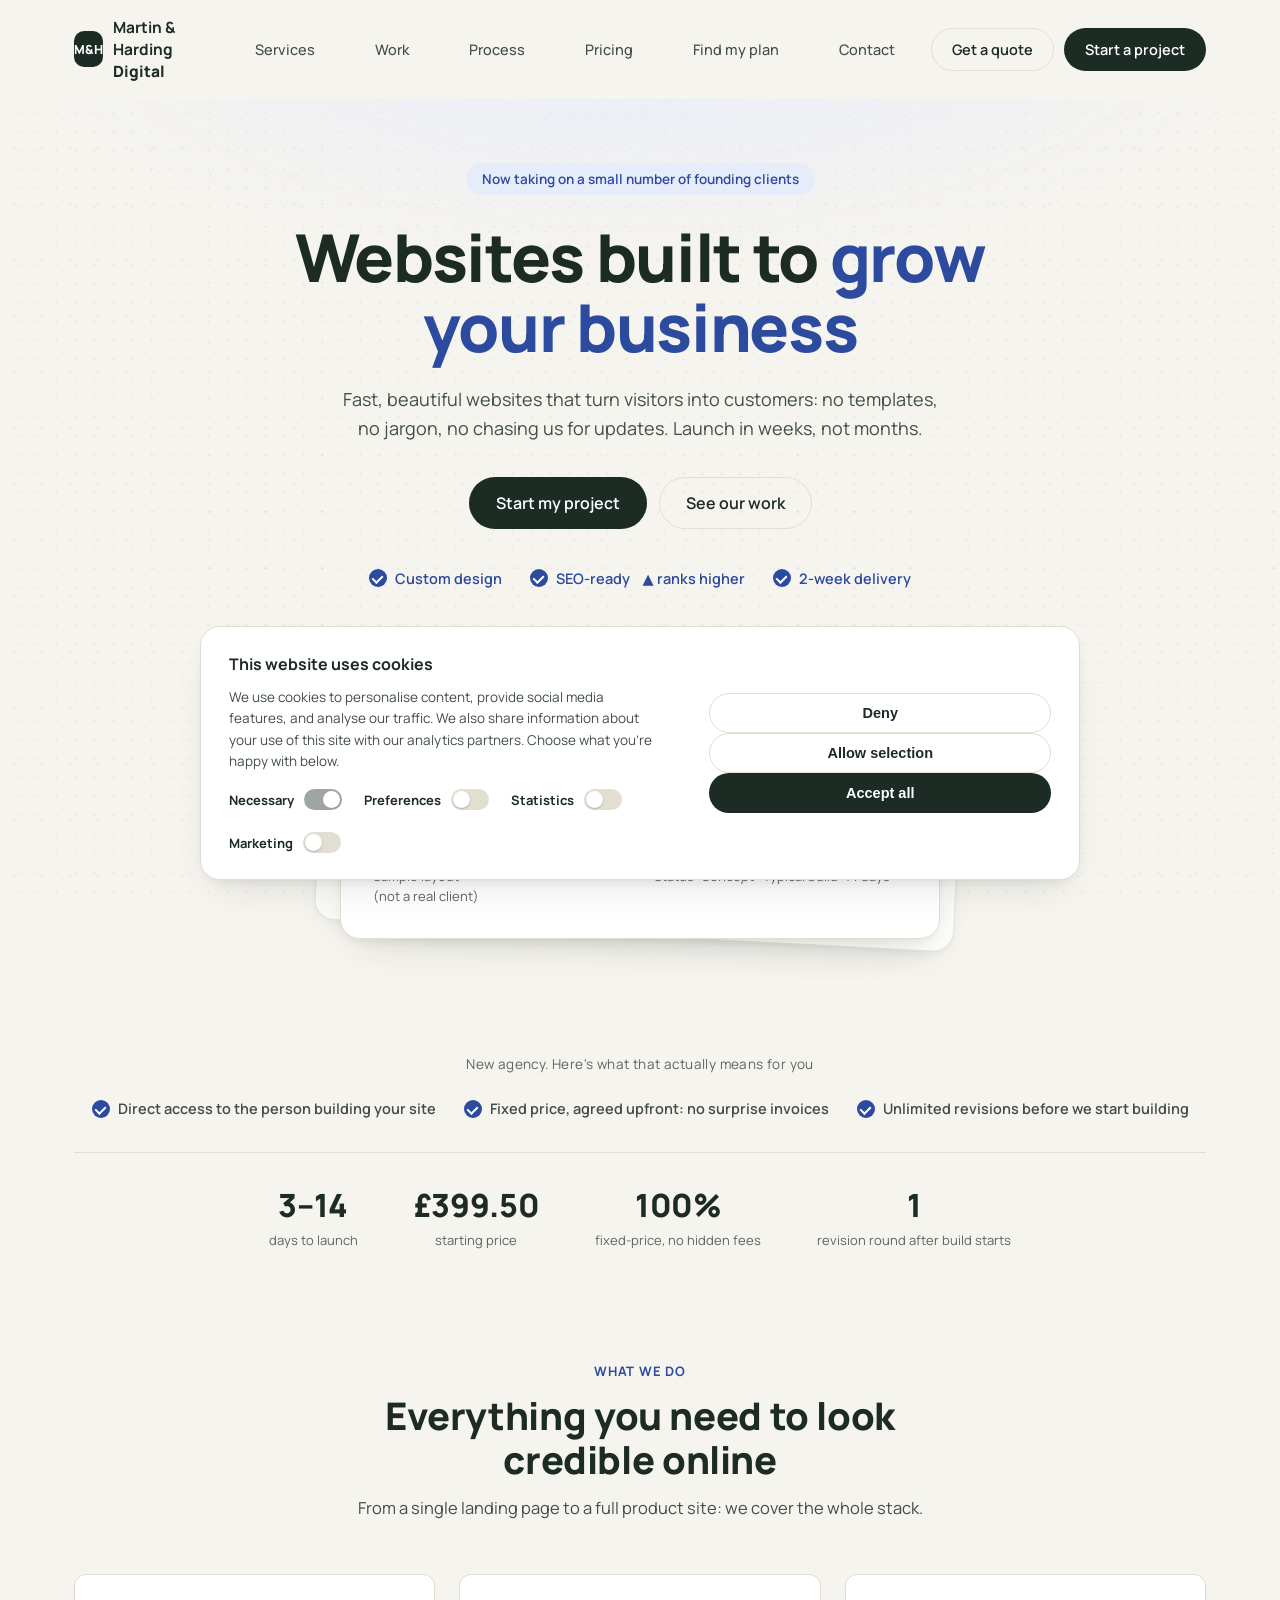
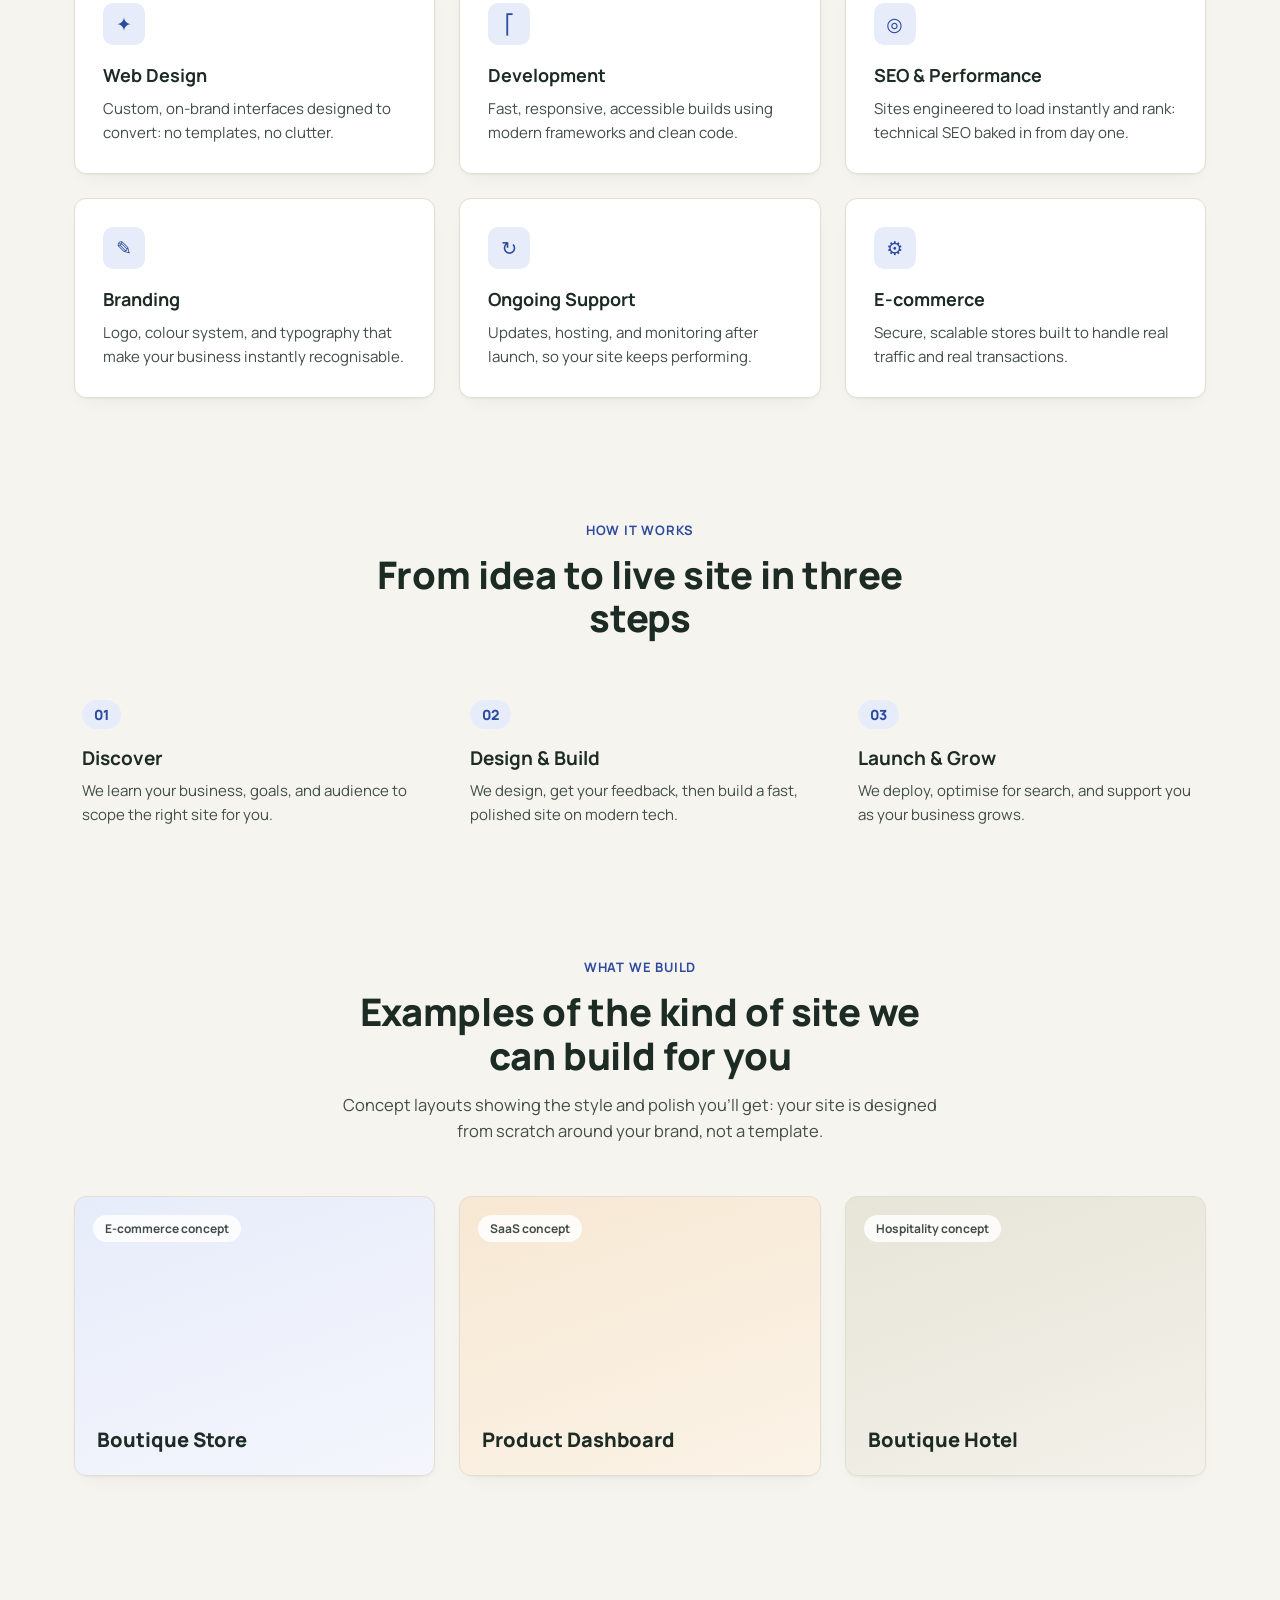
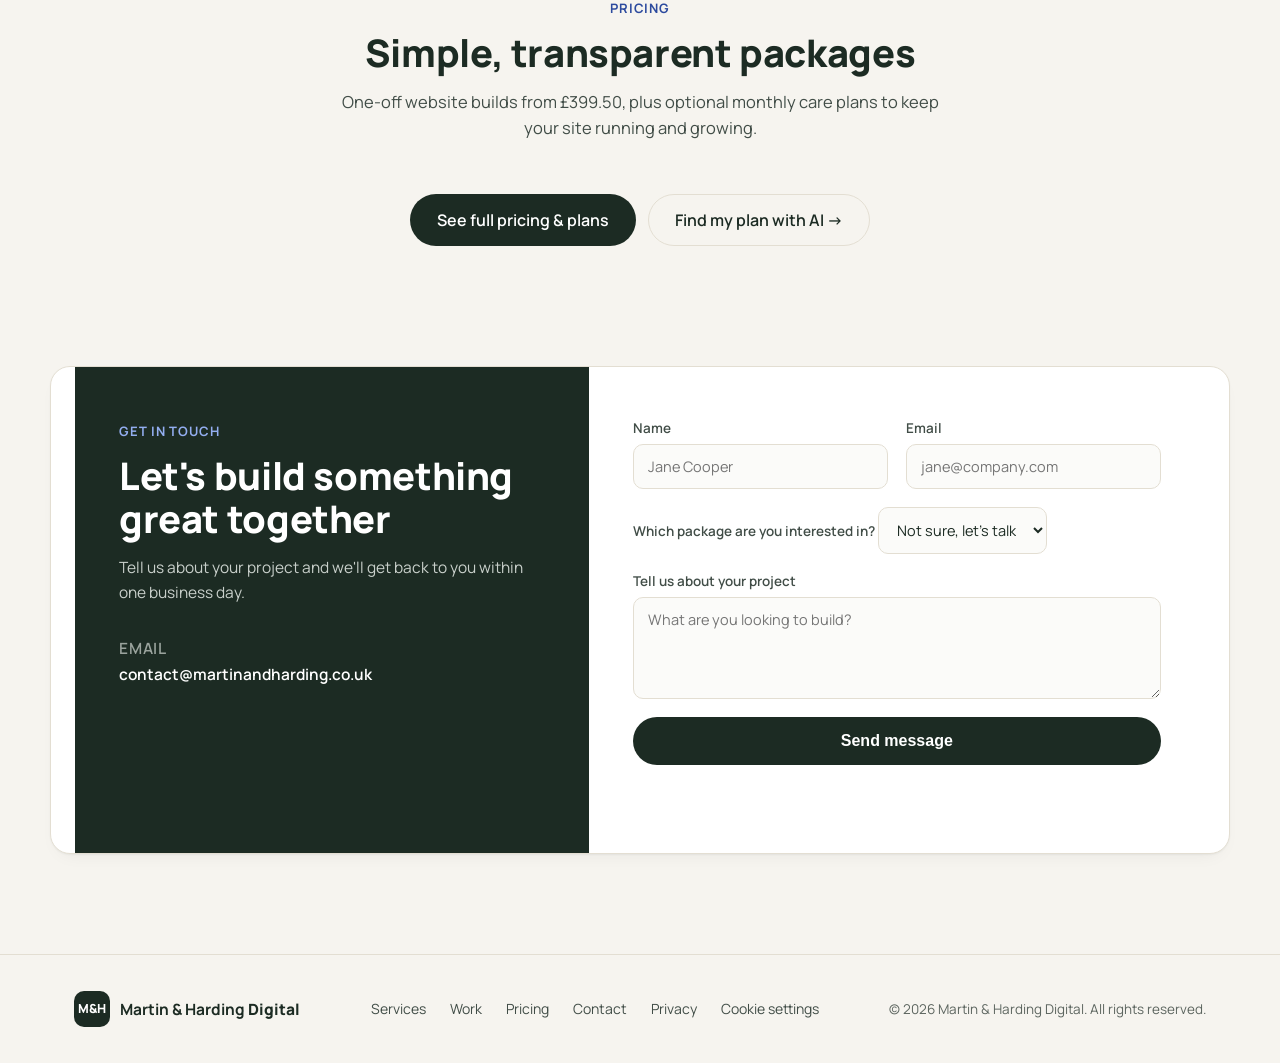
==== commit b208cfe5: "Replace teal accent with navy-blue, add subtle scroll-parallax dot-grid background Per feedback that" ====
--- a/index.html
+++ b/index.html
@@ -17,6 +17,11 @@
 </head>
 <body>
 
+<div class="bg-dots" aria-hidden="true">
+  <div class="bg-dots-layer bg-dots-layer-1"></div>
+  <div class="bg-dots-layer bg-dots-layer-2"></div>
+</div>
+
 <a href="#top" class="skip-link">Skip to main content</a>
 
 <header class="nav-wrap">
--- a/styles.css
+++ b/styles.css
@@ -6,9 +6,9 @@
   --bg-alt: #efe9dc;
   --card: #ffffff;
   --line: #e3ded2;
-  --accent: #0f6e5c;
-  --accent-soft: #e3f3ee;
-  --accent-tint: #8fe3cb;
+  --accent: #2c4a9e;
+  --accent-soft: #e7ecfa;
+  --accent-tint: #93aef0;
   --amber: #c98a3c;
   --amber-deep: #8a5a1f;
   --amber-soft: #f7e8d3;
@@ -28,6 +28,37 @@
   color: var(--ink);
   background: var(--bg);
   -webkit-font-smoothing: antialiased;
+}
+
+/* ---------- Background texture: subtle two-layer dot-grid parallax ---------- */
+/* Purely decorative (aria-hidden), sits behind all content. JS in script.js
+   translates the two layers at different rates on scroll for a faint depth
+   effect; layers are heavily overscanned so that translation never reveals
+   an edge. Static (no motion) under prefers-reduced-motion. */
+.bg-dots {
+  position: fixed;
+  inset: 0;
+  z-index: -1;
+  overflow: hidden;
+  pointer-events: none;
+}
+.bg-dots-layer {
+  position: absolute;
+  inset: -150% 0;
+  background-repeat: repeat;
+  will-change: transform;
+}
+.bg-dots-layer-1 {
+  background-image: radial-gradient(circle, rgba(28,43,35,.06) 1px, transparent 1.6px);
+  background-size: 28px 28px;
+}
+.bg-dots-layer-2 {
+  background-image: radial-gradient(circle, rgba(28,43,35,.045) 1px, transparent 1.4px);
+  background-size: 19px 19px;
+  background-position: 9px 9px;
+}
+@media (prefers-reduced-motion: reduce) {
+  .bg-dots-layer { transform: none !important; }
 }
 
 .container {
@@ -357,7 +388,7 @@
 .mock-col { flex: 1; display: flex; flex-direction: column; gap: 4px; }
 .mock-avatar { width: 32px; height: 32px; border-radius: 50%; margin-bottom: 6px; }
 .avatar-blue { background: linear-gradient(135deg, #4a5850, #1c2b23); }
-.avatar-green { background: linear-gradient(135deg, #22a382, #0f6e5c); }
+.avatar-green { background: linear-gradient(135deg, #4a6cc4, #2c4a9e); }
 .mock-sub { font-size: 13px; color: var(--muted); line-height: 1.5; }
 
 /* ---------- Logos ---------- */
@@ -420,7 +451,7 @@
 .grid { display: grid; gap: 24px; }
 .grid-2 { grid-template-columns: repeat(2, 1fr); }
 .grid-3 { grid-template-columns: repeat(3, 1fr); }
-.grid-4 { grid-template-columns: repeat(4, 1fr); }
+.grid-4 { grid-template-columns: repeat(4, minmax(0, 1fr)); }
 
 .services { padding: 40px 0 90px; }
 .card {
@@ -439,7 +470,7 @@
   isolation: isolate;
   --mx: 50%;
   --my: 50%;
-  --glow-rgb: 15, 110, 92;
+  --glow-rgb: 44, 74, 158;
   border-color: var(--line);
   transition: border-color .35s ease, box-shadow .35s ease, transform .2s ease;
 }
@@ -520,7 +551,7 @@
   box-shadow: var(--shadow);
   border: 1px solid var(--line);
 }
-.work-1 { background: linear-gradient(160deg, #e3f3ee, #f3f8f6); }
+.work-1 { background: linear-gradient(160deg, #e7ecfa, #f4f6fc); }
 .work-2 { background: linear-gradient(160deg, #f7e8d3, #fbf3e7); }
 .work-3 { background: linear-gradient(160deg, #e7e4d8, #f3f1e9); }
 .work-tag {
@@ -971,7 +1002,7 @@
 .quiz-option.selected {
   border-color: var(--accent);
   background: var(--accent-soft);
-  box-shadow: 0 0 0 3px rgba(15,110,92,.12);
+  box-shadow: 0 0 0 3px rgba(44,74,158,.12);
 }
 
 .quiz-option-text { flex: 1; display: flex; flex-direction: column; gap: 2px; }
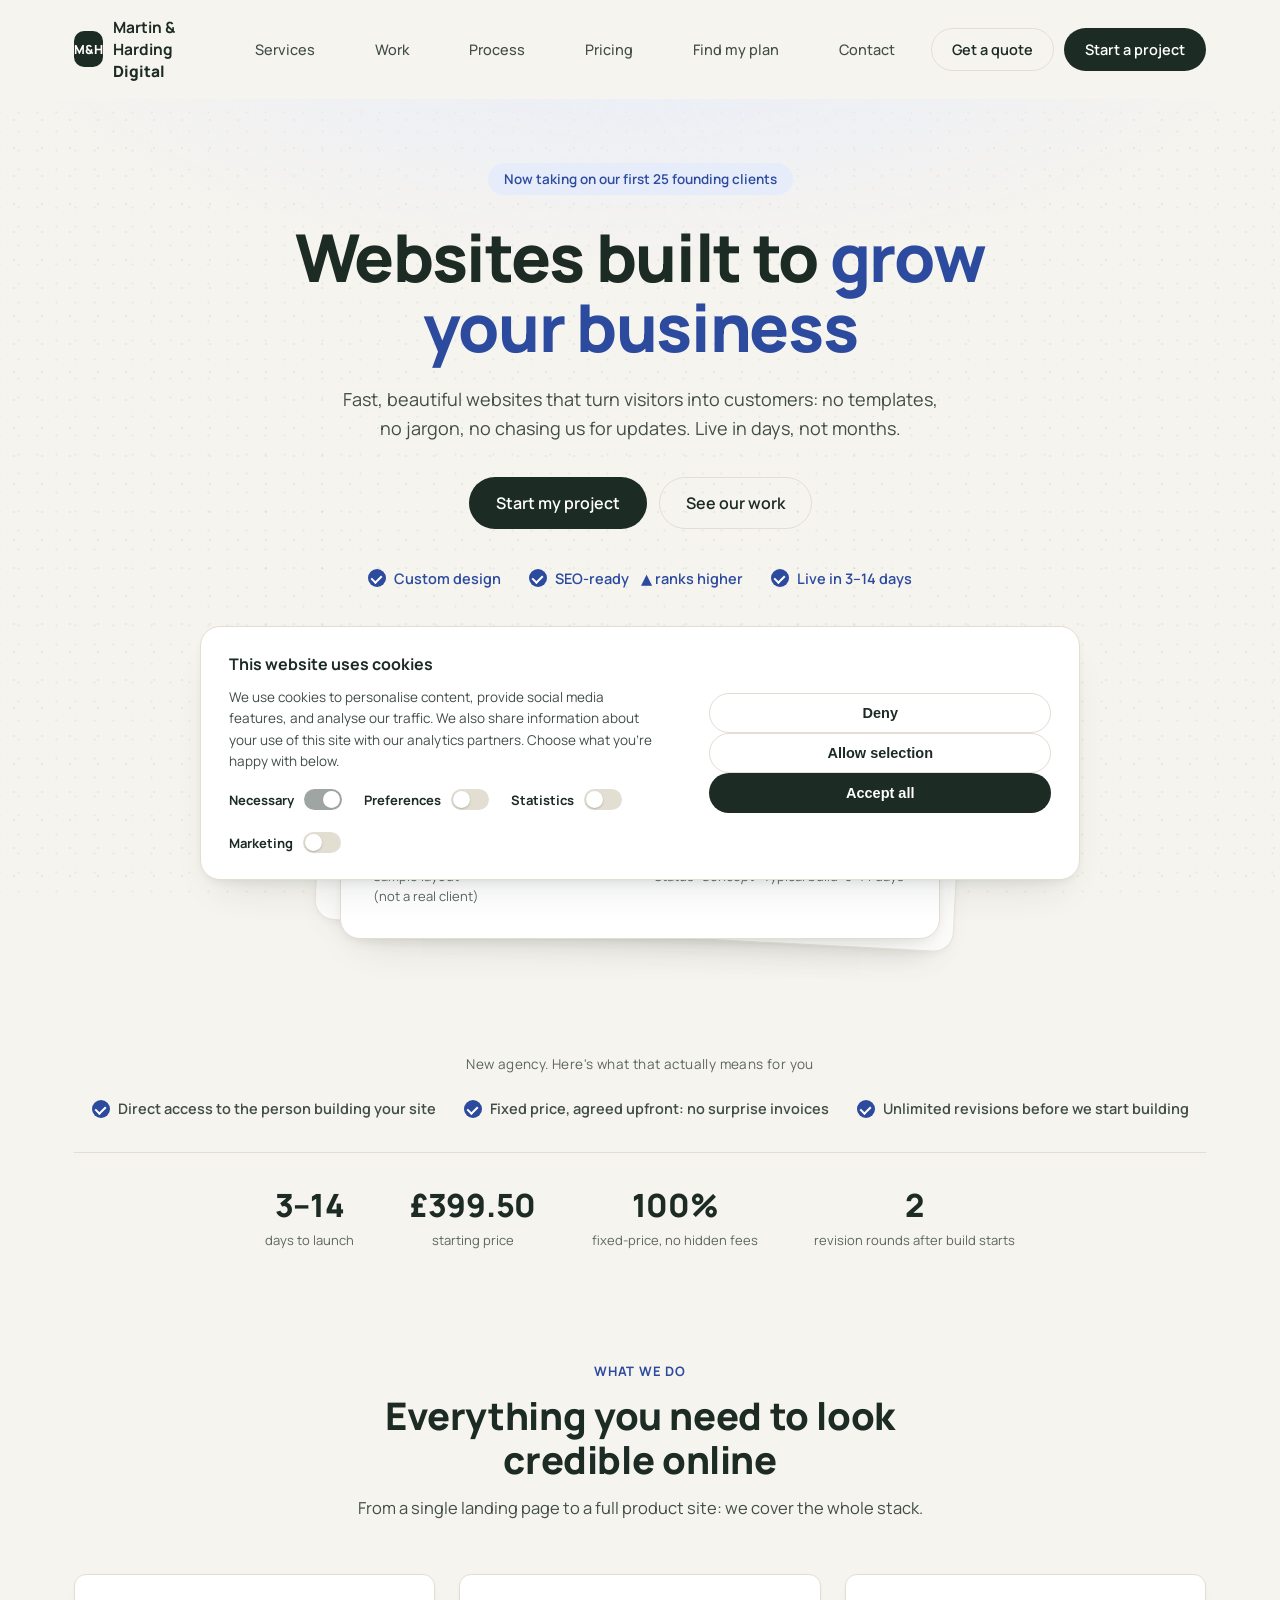
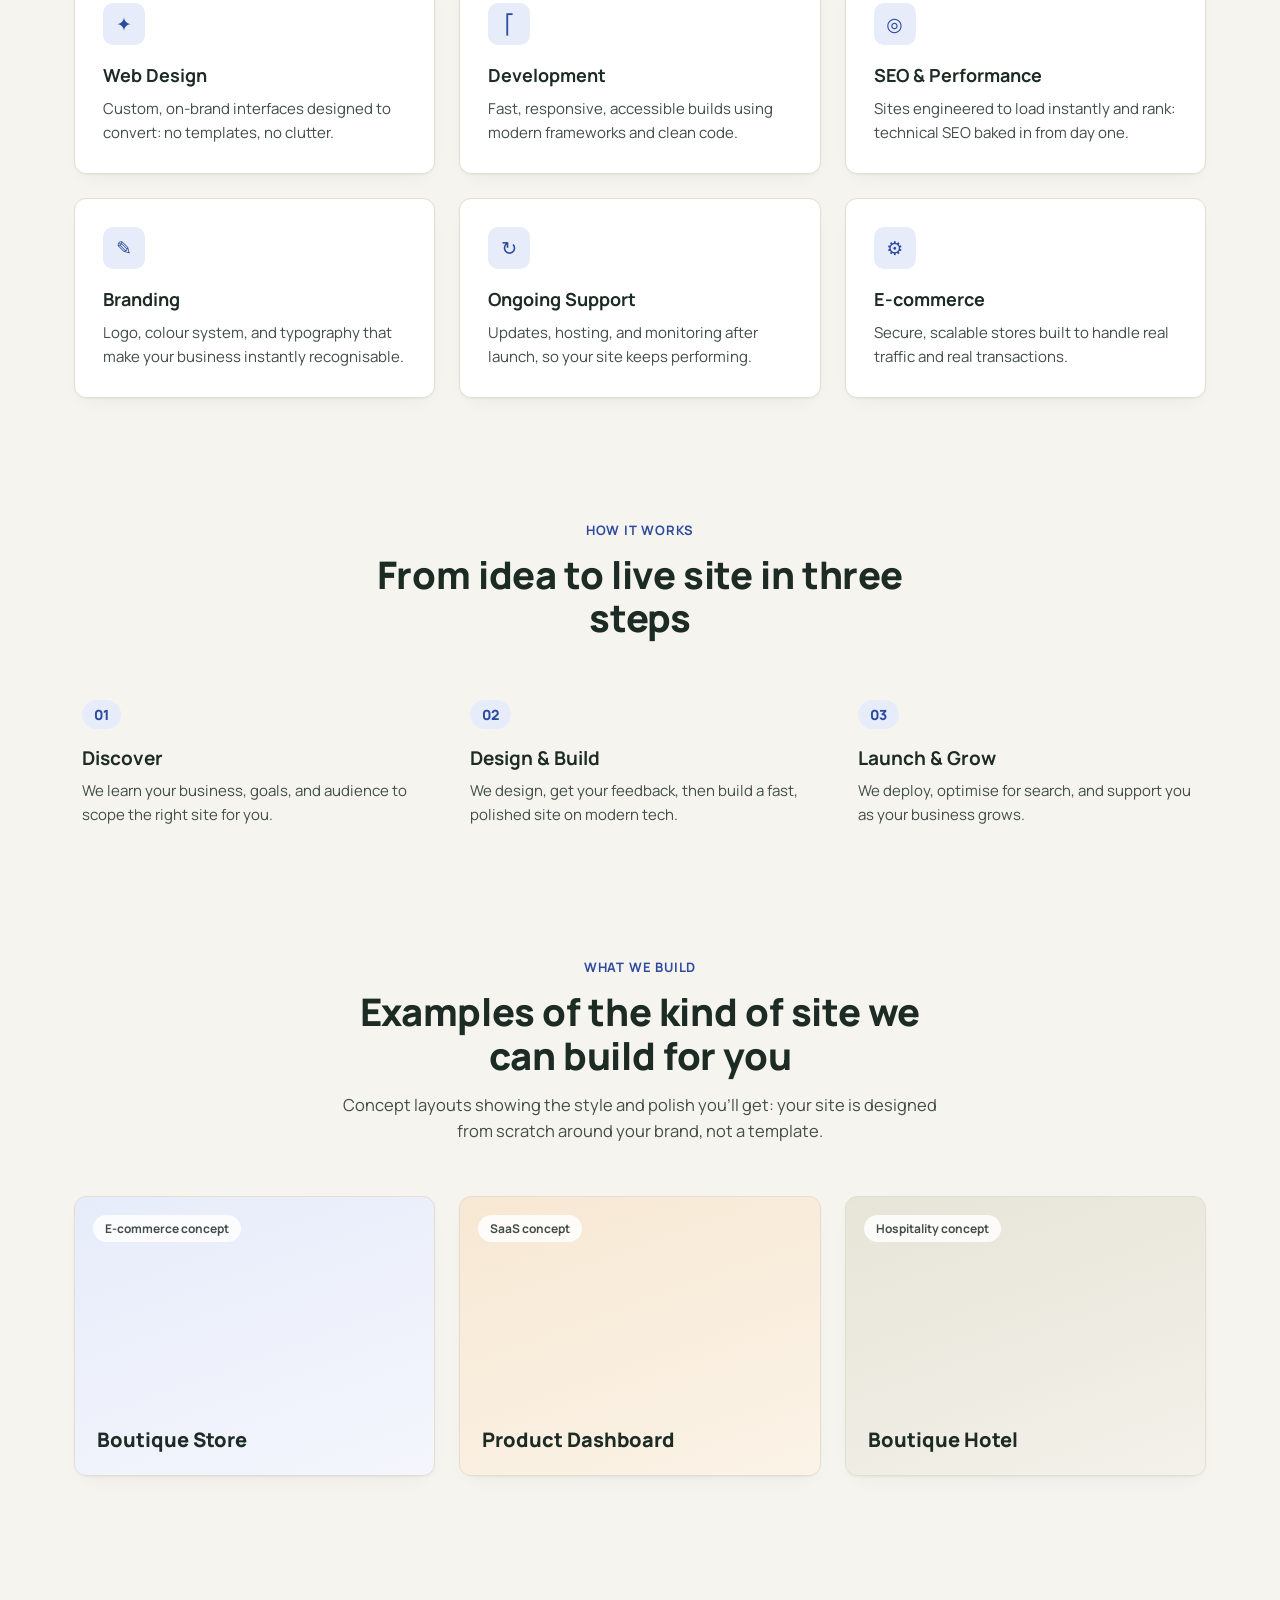
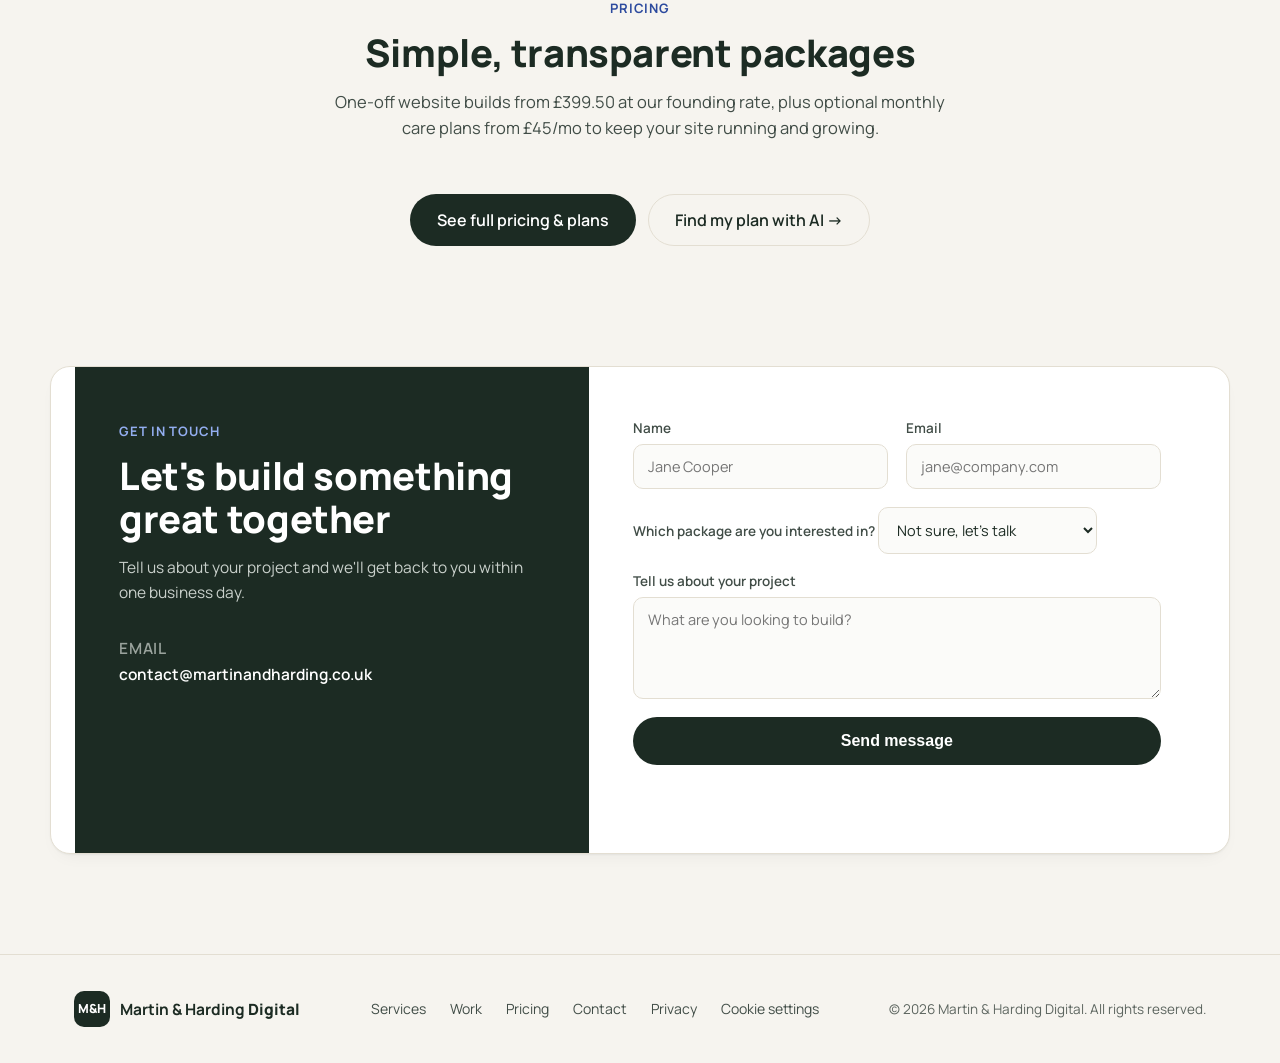
==== commit f2844ebf: "final changes 2" ====
--- a/index.html
+++ b/index.html
@@ -55,11 +55,11 @@
   <section class="hero">
     <div class="hero-bg" aria-hidden="true"></div>
     <div class="container hero-inner">
-      <span class="badge reveal">Now taking on a small number of founding clients</span>
+      <span class="badge reveal">Now taking on our first 25 founding clients</span>
       <h1 class="reveal">Websites built to <span class="highlight">grow your business</span></h1>
       <p class="hero-sub reveal">
         Fast, beautiful websites that turn visitors into customers: no templates,
-        no jargon, no chasing us for updates. Launch in weeks, not months.
+        no jargon, no chasing us for updates. Live in days, not months.
       </p>
       <div class="hero-cta reveal-group">
         <a href="#contact" class="btn btn-dark btn-lg reveal">Start my project</a>
@@ -69,7 +69,7 @@
       <div class="trust-row reveal-group">
         <span class="trust-item reveal"><i class="check" aria-hidden="true"></i> Custom design</span>
         <span class="trust-item reveal"><i class="check" aria-hidden="true"></i> SEO-ready <span class="green">&#9650; ranks higher</span></span>
-        <span class="trust-item reveal"><i class="check" aria-hidden="true"></i> 2-week delivery</span>
+        <span class="trust-item reveal"><i class="check" aria-hidden="true"></i> Live in 3–14 days</span>
       </div>
 
       <div class="hero-visual reveal">
@@ -94,7 +94,7 @@
               <div class="mock-avatar avatar-green"></div>
               <strong>Martin &amp; Harding</strong>
               <span class="mock-sub">contact@martinandharding.co.uk</span>
-              <span class="mock-sub">Status: <em>Concept</em> · Typical build: 14 days</span>
+              <span class="mock-sub">Status: <em>Concept</em> · Typical build: 3–14 days</span>
             </div>
           </div>
         </div>
@@ -124,8 +124,8 @@
           <span class="stat-label">fixed-price, no hidden fees</span>
         </div>
         <div class="stat-tile reveal">
-          <span class="stat-num">1</span>
-          <span class="stat-label">revision round after build starts</span>
+          <span class="stat-num">2</span>
+          <span class="stat-label">revision rounds after build starts</span>
         </div>
       </div>
     </div>
@@ -219,7 +219,7 @@
       <div class="section-head reveal">
         <span class="eyebrow">Pricing</span>
         <h2>Simple, transparent packages</h2>
-        <p>One-off website builds from £399.50, plus optional monthly care plans to keep your site running and growing.</p>
+        <p>One-off website builds from £399.50 at our founding rate, plus optional monthly care plans from £45/mo to keep your site running and growing.</p>
       </div>
       <div class="teaser-cta reveal-group" style="gap:12px">
         <a href="pricing.html" class="btn btn-dark btn-lg reveal">See full pricing &amp; plans</a>
@@ -261,6 +261,8 @@
               <option value="Starter: £399.50">Starter: £399.50</option>
               <option value="Growth: £599.50">Growth: £599.50</option>
               <option value="Pro: £899.50">Pro: £899.50</option>
+              <option value="E-commerce: from £1,499">E-commerce: from £1,499</option>
+              <option value="Custom project">Custom project</option>
             </select>
           </div>
           <!-- Quiz mode: shown when arriving from the plan finder -->
--- a/styles.css
+++ b/styles.css
@@ -613,14 +613,12 @@
 }
 .price-period { font-size: 16px; font-weight: 600; color: var(--muted); }
 .price-fit { font-size: 13.5px; color: var(--muted); line-height: 1.55; margin: 0 0 22px; }
-.price-was {
-  font-size: 18px;
-  font-weight: 600;
+.price-founding {
+  font-size: 12.5px;
   color: var(--muted);
-  text-decoration: line-through;
-  margin-right: 10px;
-}
-.price-was-tag { font-size: 13px; margin-right: 6px; color: rgba(255,255,255,.65); }
+  line-height: 1.5;
+  margin: -6px 0 6px;
+}
 .offer-badge { background: var(--amber-soft); color: var(--amber-deep); }
 .offer-tag {
   position: absolute;
@@ -1297,6 +1295,12 @@
   padding-top: 16px;
   margin: 0 0 16px;
 }
+.quiz-result-extras {
+  font-size: 13px;
+  color: var(--ink-soft);
+  line-height: 1.65;
+  margin: 0 0 16px;
+}
 
 /* Plan-choice prompt (shown when user clicks Get in touch with two options) */
 .quiz-plan-choice-label {
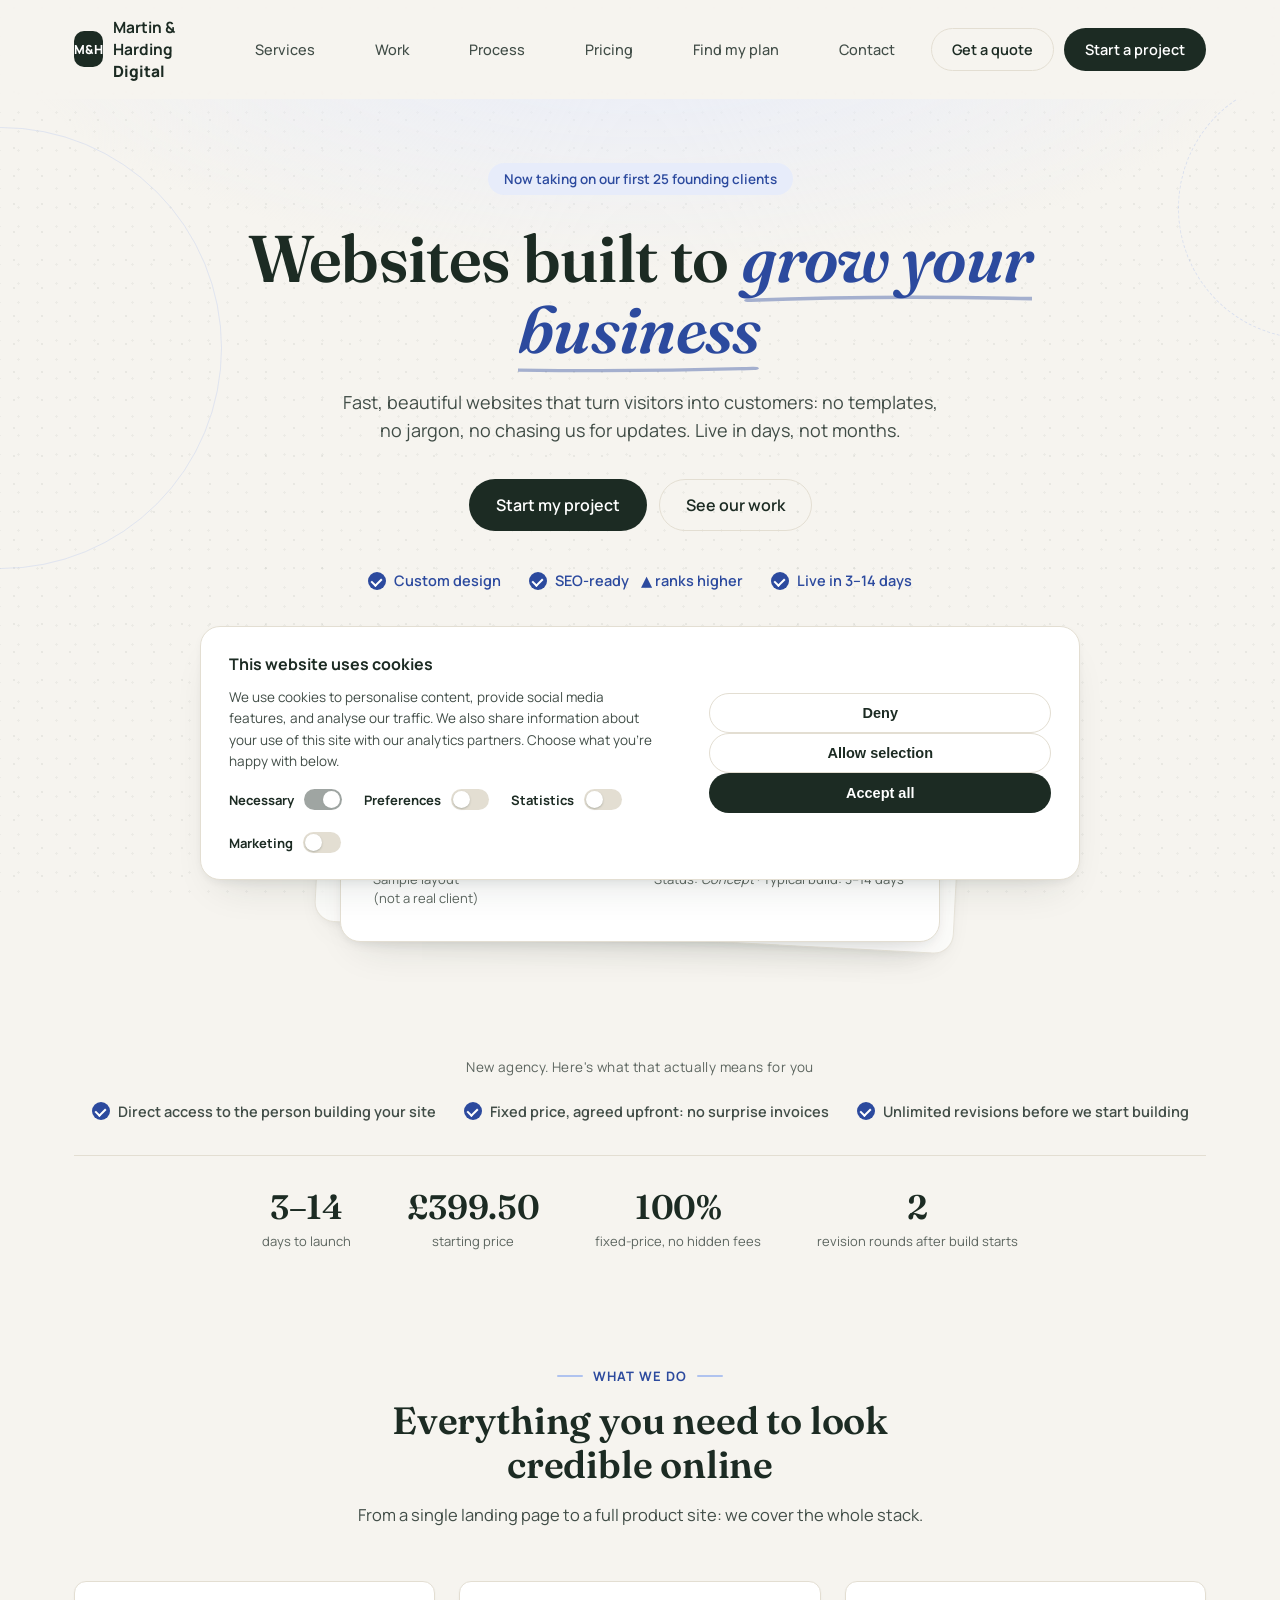
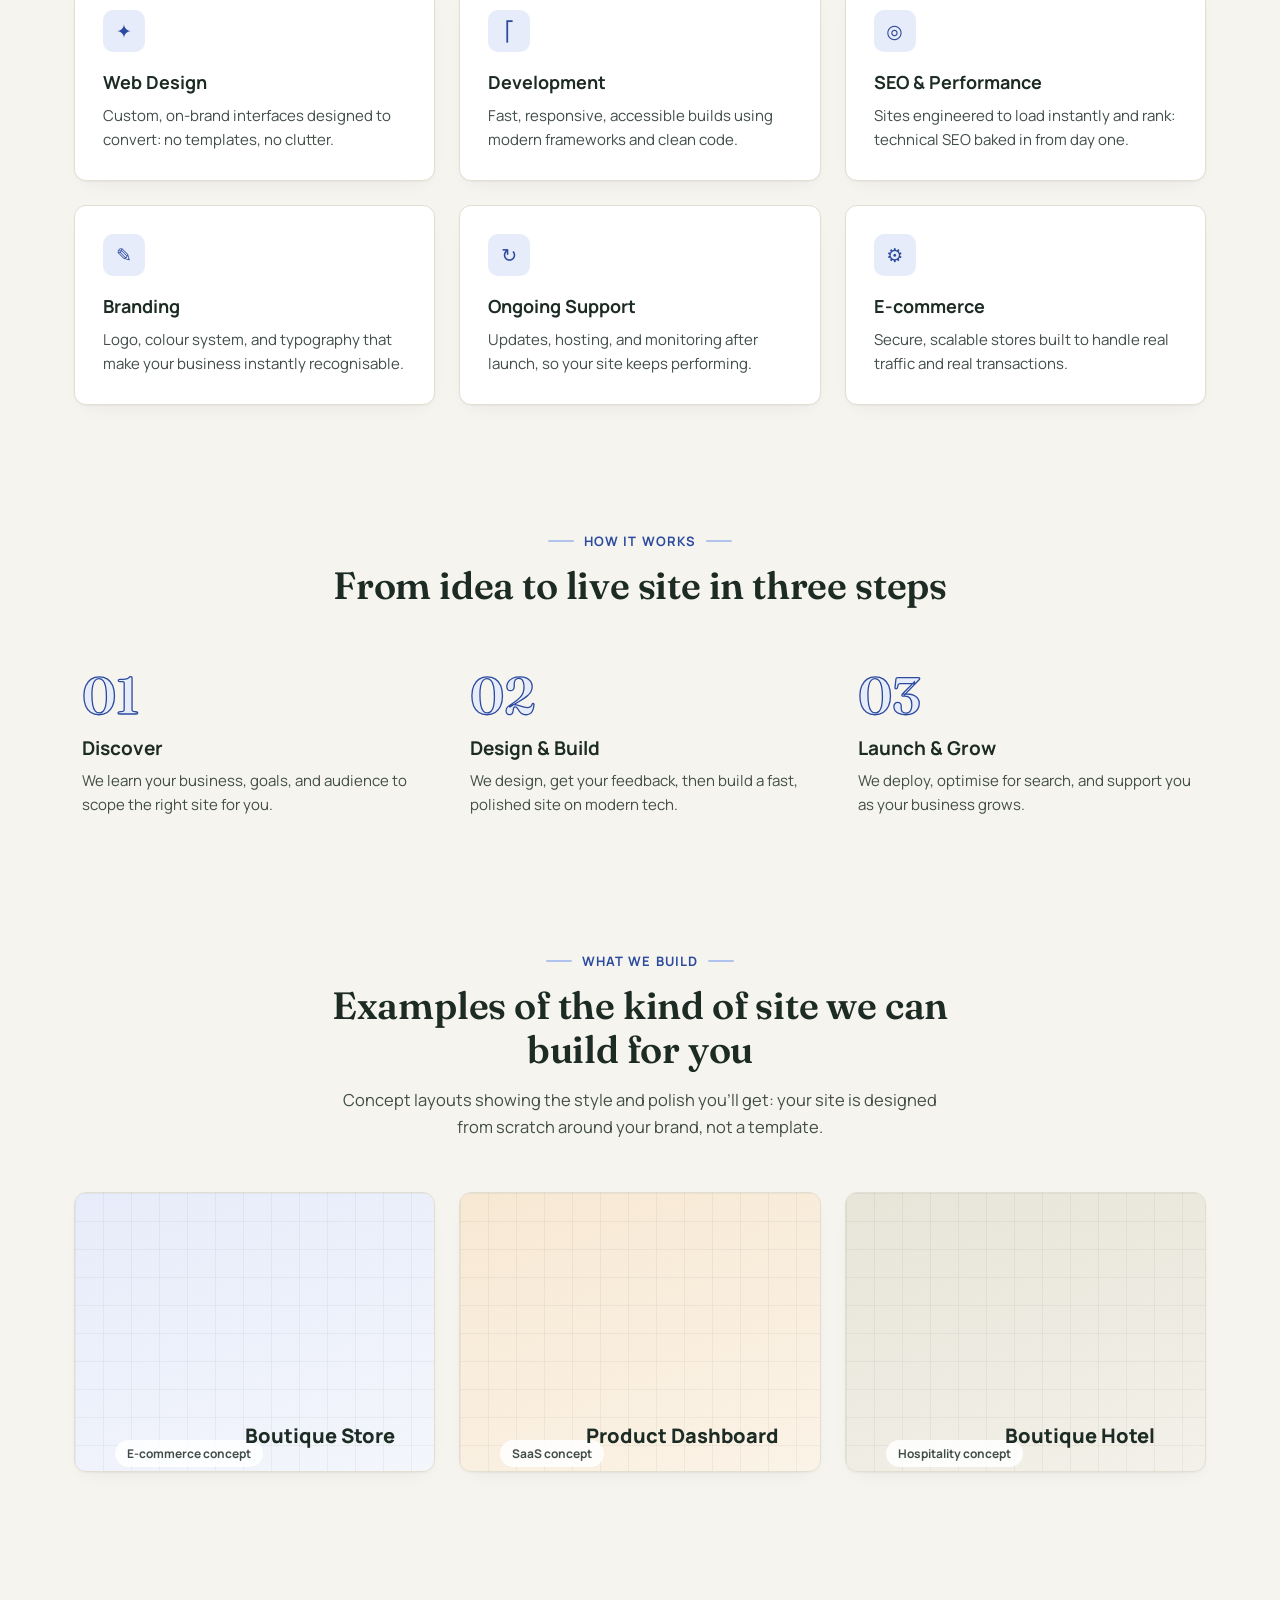
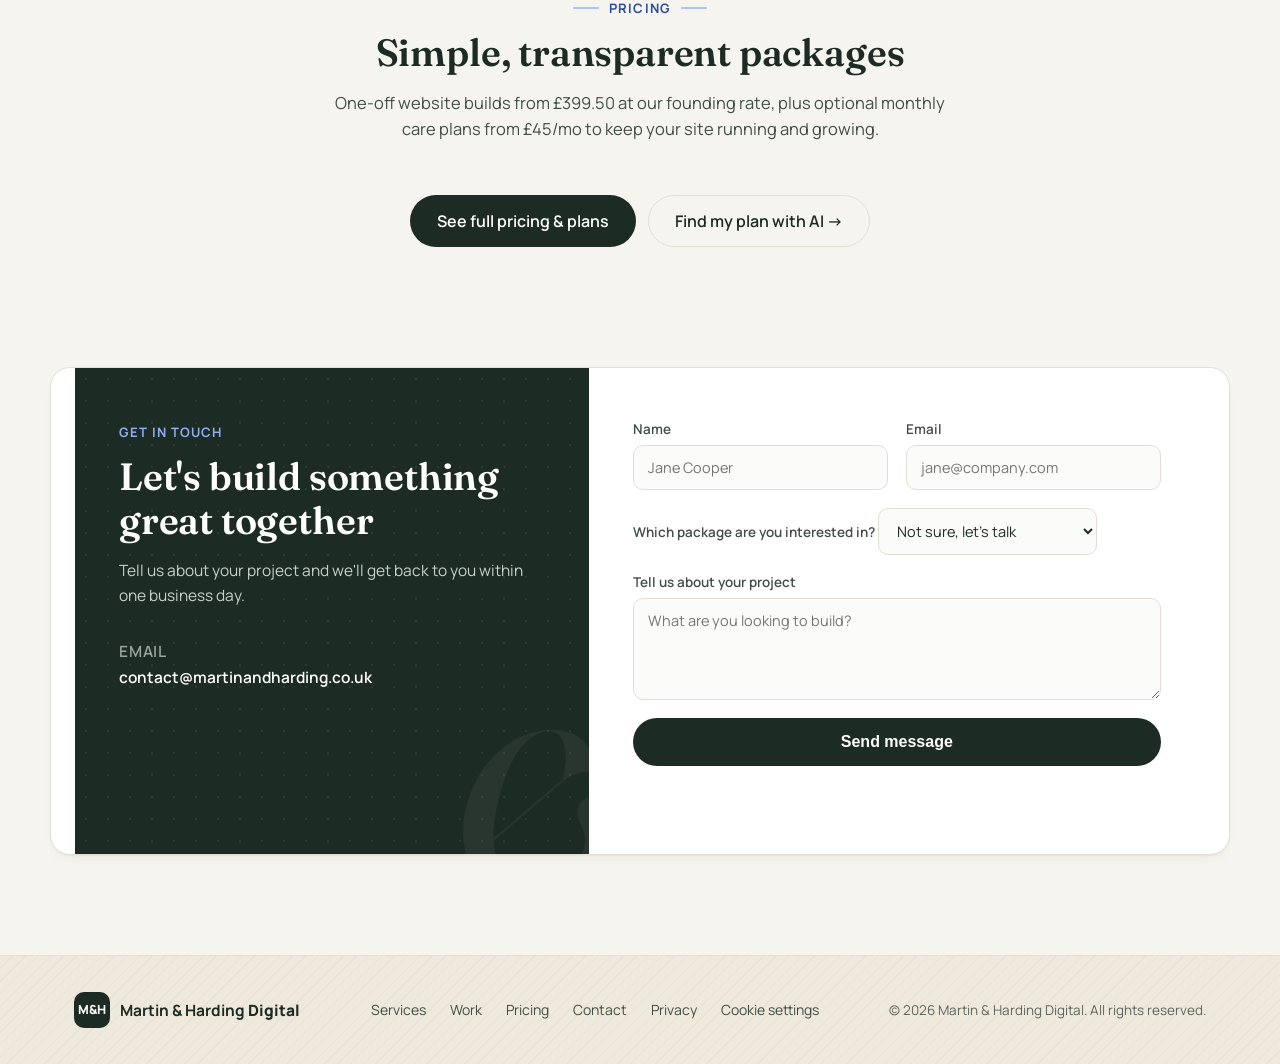
==== commit d103615b: "Final changes 1" ====
--- a/index.html
+++ b/index.html
@@ -12,7 +12,7 @@
 <link rel="icon" href="data:image/svg+xml,%3Csvg xmlns='http://www.w3.org/2000/svg' viewBox='0 0 64 64'%3E%3Crect width='64' height='64' rx='14' fill='%2314161a'/%3E%3Ctext x='32' y='40' font-family='Arial, sans-serif' font-size='22' font-weight='700' fill='%23ffffff' text-anchor='middle'%3EM%26H%3C/text%3E%3C/svg%3E">
 <link rel="preconnect" href="https://fonts.googleapis.com">
 <link rel="preconnect" href="https://fonts.gstatic.com" crossorigin>
-<link href="https://fonts.googleapis.com/css2?family=Manrope:wght@400;500;600;700;800&display=swap" rel="stylesheet">
+<link href="https://fonts.googleapis.com/css2?family=Fraunces:ital,opsz,wght@0,9..144,500..700;1,9..144,500..700&family=Manrope:wght@400;500;600;700;800&display=swap" rel="stylesheet">
 <link rel="stylesheet" href="styles.css">
 </head>
 <body>
@@ -267,7 +267,8 @@
           </div>
           <!-- Quiz mode: shown when arriving from the plan finder -->
           <div id="planQuiz" style="display:none">
-            <input type="hidden" name="budget" id="planQuizHidden" value="Quiz result">
+            <!-- disabled by default so it never duplicates the select's "budget" field; script.js enables it in quiz mode -->
+            <input type="hidden" name="budget" id="planQuizHidden" value="Quiz result" disabled>
             <label>Your selected plan</label>
             <div class="quiz-plan-summary" id="quizPlanSummary">
               <!-- Populated by script.js when sessionStorage quiz data is present -->
--- a/styles.css
+++ b/styles.css
@@ -16,6 +16,11 @@
   --radius-lg: 20px;
   --shadow: 0 1px 2px rgba(28,43,35,.05), 0 8px 20px -12px rgba(28,43,35,.10);
   --shadow-lg: 0 4px 12px -4px rgba(28,43,35,.10), 0 20px 40px -20px rgba(28,43,35,.16);
+  --font-display: 'Fraunces', Georgia, 'Times New Roman', serif;
+  /* Shared brand textures: faint diagonal hairlines on light break sections,
+     faint dot grid on dark ink surfaces. */
+  --pattern-light: repeating-linear-gradient(-45deg, rgba(28,43,35,.035) 0 1px, transparent 1px 9px);
+  --pattern-dark: radial-gradient(circle, rgba(255,255,255,.07) 1px, transparent 1.5px);
 }
 
 * { box-sizing: border-box; }
@@ -29,6 +34,15 @@
   background: var(--bg);
   -webkit-font-smoothing: antialiased;
 }
+
+/* ---------- Brand voice: display serif for the big moments ---------- */
+h1, h2 {
+  font-family: var(--font-display);
+  font-weight: 600;
+  letter-spacing: -0.005em;
+}
+
+::selection { background: var(--accent); color: #fff; }
 
 /* ---------- Background texture: subtle two-layer dot-grid parallax ---------- */
 /* Purely decorative (aria-hidden), sits behind all content. JS in script.js
@@ -114,7 +128,7 @@
 }
 .btn:hover { transform: translateY(-1px); }
 .btn-dark { background: var(--ink); color: #fff; }
-.btn-dark:hover { background: #0f1a14; box-shadow: var(--shadow); }
+.btn-dark:hover { background: var(--accent); box-shadow: var(--shadow); }
 .btn-ghost { background: transparent; color: var(--ink); border-color: var(--line); }
 .btn-ghost:hover { background: #fff; box-shadow: var(--shadow); }
 .btn-lg { padding: 14px 26px; font-size: 16px; }
@@ -279,6 +293,26 @@
   background: radial-gradient(60% 60% at 50% 0%, var(--accent-soft) 0%, rgba(227,243,238,0) 70%);
   z-index: 0;
 }
+/* Faint geometric rings: quiet brand geometry behind every hero */
+.hero-bg::before,
+.hero-bg::after {
+  content: '';
+  position: absolute;
+  border-radius: 50%;
+  border: 1.5px solid var(--accent-tint);
+  pointer-events: none;
+}
+.hero-bg::before {
+  width: 440px; height: 440px;
+  left: max(-140px, calc(50% - 860px)); top: 120px;
+  opacity: .22;
+}
+.hero-bg::after {
+  width: 260px; height: 260px;
+  right: max(-80px, calc(50% - 800px)); top: 70px;
+  border-style: dashed;
+  opacity: .28;
+}
 .hero-inner {
   position: relative;
   z-index: 1;
@@ -300,13 +334,18 @@
 }
 .hero h1 {
   font-size: clamp(38px, 6vw, 66px);
-  line-height: 1.06;
-  font-weight: 800;
-  letter-spacing: -0.02em;
+  line-height: 1.08;
+  font-weight: 600;
+  letter-spacing: -0.01em;
   margin: 0 0 22px;
   max-width: 820px;
 }
-.highlight { color: var(--accent); }
+.highlight {
+  color: var(--accent);
+  font-style: italic;
+  padding: 0 .02em .06em;
+  background: url("data:image/svg+xml,%3Csvg xmlns='http://www.w3.org/2000/svg' viewBox='0 0 120 8' preserveAspectRatio='none'%3E%3Cpath d='M2 6 Q 30 2.5 60 4.5 T 118 3.5' fill='none' stroke='%232c4a9e' stroke-width='2.6' stroke-linecap='round' opacity='.4'/%3E%3C/svg%3E") no-repeat bottom / 100% .16em;
+}
 .hero-sub {
   max-width: 600px;
   font-size: 18px;
@@ -404,7 +443,7 @@
   border-top: 1px solid var(--line);
 }
 .stat-tile { text-align: center; }
-.stat-num { display: block; font-size: 32px; font-weight: 800; color: var(--ink); letter-spacing: -0.01em; }
+.stat-num { display: block; font-family: var(--font-display); font-size: 34px; font-weight: 600; color: var(--ink); letter-spacing: -0.01em; }
 .stat-label { display: block; font-size: 13px; color: var(--muted); margin-top: 4px; }
 
 .logos-row {
@@ -430,20 +469,32 @@
 /* ---------- Section heads ---------- */
 .section-head { max-width: 620px; margin: 0 auto 52px; text-align: center; }
 .eyebrow {
-  display: inline-block;
+  display: inline-flex;
+  align-items: center;
+  gap: 10px;
   font-size: 13px;
   font-weight: 700;
-  letter-spacing: .06em;
+  letter-spacing: .08em;
   text-transform: uppercase;
   color: var(--accent);
   margin-bottom: 14px;
 }
+/* Flanking rules on centered section eyebrows: the brand's section signature */
+.section-head .eyebrow::before,
+.section-head .eyebrow::after {
+  content: '';
+  width: 26px;
+  height: 2px;
+  border-radius: 2px;
+  background: var(--accent-tint);
+  opacity: .7;
+}
 .section-head h2, .contact-info h2 {
   font-size: clamp(28px, 4vw, 38px);
-  font-weight: 800;
-  letter-spacing: -0.01em;
+  font-weight: 600;
+  letter-spacing: -0.005em;
   margin: 0 0 14px;
-  line-height: 1.15;
+  line-height: 1.18;
 }
 .section-head p { color: var(--ink-soft); font-size: 16.5px; line-height: 1.6; margin: 0; }
 
@@ -526,14 +577,14 @@
 .steps { gap: 32px; }
 .step { padding: 8px; }
 .step-num {
-  display: inline-block;
-  font-size: 14px;
-  font-weight: 800;
-  color: var(--accent);
-  background: var(--accent-soft);
-  padding: 5px 12px;
-  border-radius: 999px;
-  margin-bottom: 16px;
+  display: block;
+  font-family: var(--font-display);
+  font-size: 52px;
+  font-weight: 600;
+  line-height: 1;
+  color: var(--accent-soft);
+  -webkit-text-stroke: 1.3px var(--accent);
+  margin-bottom: 14px;
 }
 .step h3 { font-size: 19px; font-weight: 700; margin: 0 0 8px; }
 .step p { margin: 0; color: var(--ink-soft); font-size: 15px; line-height: 1.6; }
@@ -551,6 +602,18 @@
   box-shadow: var(--shadow);
   border: 1px solid var(--line);
 }
+/* Faint blueprint grid over the concept tiles */
+.work-card::before {
+  content: '';
+  position: absolute;
+  inset: 0;
+  background-image:
+    linear-gradient(rgba(28,43,35,.05) 1px, transparent 1px),
+    linear-gradient(90deg, rgba(28,43,35,.05) 1px, transparent 1px);
+  background-size: 28px 28px;
+  pointer-events: none;
+}
+.work-card h3, .work-card .work-tag { position: relative; z-index: 1; }
 .work-1 { background: linear-gradient(160deg, #e7ecfa, #f4f6fc); }
 .work-2 { background: linear-gradient(160deg, #f7e8d3, #fbf3e7); }
 .work-3 { background: linear-gradient(160deg, #e7e4d8, #f3f1e9); }
@@ -580,7 +643,7 @@
   position: relative;
 }
 .price-card h3 { margin: 0 0 6px; font-size: 18px; font-weight: 700; }
-.price { font-size: 32px; font-weight: 800; margin: 4px 0 0; }
+.price { font-family: var(--font-display); font-size: 33px; font-weight: 600; letter-spacing: -0.01em; margin: 4px 0 0; }
 .price-sub { color: var(--muted); font-size: 14px; margin: 4px 0 22px; }
 .price-card ul { display: flex; flex-direction: column; gap: 10px; margin-bottom: 26px; flex: 1; }
 .price-card li {
@@ -645,14 +708,19 @@
 .policy-hero .hero-sub { font-size: 14px; color: var(--muted); }
 .policy-content { padding: 0 0 90px; }
 .policy-body { max-width: 720px; }
-.policy-body h2 { font-size: 21px; font-weight: 800; margin: 36px 0 12px; }
+.policy-body h2 { font-size: 22px; font-weight: 600; margin: 36px 0 12px; }
 .policy-body h2:first-child { margin-top: 0; }
 .policy-body p { color: var(--ink-soft); font-size: 15.5px; line-height: 1.7; margin: 0 0 14px; }
 .policy-body ul { display: flex; flex-direction: column; gap: 10px; margin: 0 0 14px; padding-left: 22px; list-style: disc; }
 .policy-body li { color: var(--ink-soft); font-size: 15px; line-height: 1.6; }
 .policy-body a { color: var(--accent); font-weight: 600; text-decoration: underline; text-underline-offset: 2px; }
 
-.pricing-alt { background: var(--bg-alt); }
+.pricing-alt {
+  background-color: var(--bg-alt);
+  background-image: var(--pattern-light);
+  border-top: 1px solid var(--line);
+  border-bottom: 1px solid var(--line);
+}
 
 /* ---------- Add-ons ---------- */
 .addon-card { display: flex; flex-direction: column; }
@@ -689,6 +757,7 @@
   margin-top: 36px;
   background: var(--card);
   border: 1px solid var(--line);
+  border-left: 4px solid var(--accent);
   border-radius: var(--radius);
   box-shadow: var(--shadow);
   padding: 30px 32px;
@@ -749,9 +818,26 @@
   overflow: hidden;
 }
 .contact-info {
+  position: relative;
+  overflow: hidden;
   padding: 52px 44px;
-  background: var(--ink);
+  background-color: var(--ink);
+  background-image: var(--pattern-dark);
+  background-size: 22px 22px;
   color: #fff;
+}
+/* Oversized brand ampersand watermark */
+.contact-info::after {
+  content: '&';
+  position: absolute;
+  right: -28px;
+  bottom: -78px;
+  font-family: var(--font-display);
+  font-style: italic;
+  font-size: 300px;
+  line-height: 1;
+  color: rgba(255,255,255,.055);
+  pointer-events: none;
 }
 .contact-info .eyebrow { color: var(--accent-tint); }
 .contact-info h2 { color: #fff; }
@@ -784,7 +870,12 @@
 .form-note.form-note-error { color: var(--amber-deep); }
 
 /* ---------- Footer ---------- */
-.footer { border-top: 1px solid var(--line); padding: 36px 0; }
+.footer {
+  border-top: 1px solid var(--line);
+  padding: 36px 0;
+  background-color: var(--bg-alt);
+  background-image: var(--pattern-light);
+}
 .footer-inner {
   display: flex;
   align-items: center;
@@ -805,7 +896,9 @@
   max-width: 1180px;
   margin: 28px auto 0;
   border: 4px solid #33443b;
-  background: var(--ink);
+  background-color: var(--ink);
+  background-image: var(--pattern-dark);
+  background-size: 22px 22px;
   border-radius: 24px;
   padding: 20px;
   box-shadow: 0 30px 60px -30px rgba(28,43,35,.35), 0 60px 110px -60px rgba(28,43,35,.28);
@@ -921,7 +1014,7 @@
 }
 .quiz-progress-bar {
   height: 100%;
-  background: var(--accent);
+  background: linear-gradient(90deg, var(--accent-tint), var(--accent));
   border-radius: 999px;
   transition: width .4s ease;
   width: 0%;
@@ -958,10 +1051,10 @@
 }
 .quiz-step-title {
   font-size: clamp(20px, 3vw, 26px);
-  font-weight: 800;
-  letter-spacing: -0.01em;
+  font-weight: 600;
+  letter-spacing: -0.005em;
   margin: 0 0 8px;
-  line-height: 1.2;
+  line-height: 1.25;
 }
 .quiz-step-sub {
   color: var(--ink-soft);
@@ -1142,10 +1235,10 @@
 }
 .quiz-result-title {
   font-size: clamp(24px, 3.5vw, 32px);
-  font-weight: 800;
-  letter-spacing: -0.015em;
+  font-weight: 600;
+  letter-spacing: -0.005em;
   margin: 0 0 12px;
-  line-height: 1.15;
+  line-height: 1.18;
 }
 .quiz-result-intro {
   font-size: 16px;
@@ -1249,6 +1342,7 @@
   background: var(--bg-alt);
   border-radius: var(--radius);
   padding: 18px 20px;
+  margin-bottom: 12px;
 }
 .quiz-result-care-name {
   font-size: 16px;
@@ -1265,7 +1359,9 @@
 
 /* Investment summary */
 .quiz-result-summary-box {
-  background: var(--ink);
+  background-color: var(--ink);
+  background-image: var(--pattern-dark);
+  background-size: 18px 18px;
   border-radius: var(--radius);
   padding: 18px 20px;
   color: #fff;
@@ -1330,7 +1426,9 @@
 
 /* Quiz plan summary shown in the contact form instead of the package dropdown */
 .quiz-plan-summary {
-  background: var(--ink);
+  background-color: var(--ink);
+  background-image: var(--pattern-dark);
+  background-size: 18px 18px;
   border-radius: var(--radius);
   padding: 14px 16px;
   margin-top: 6px;
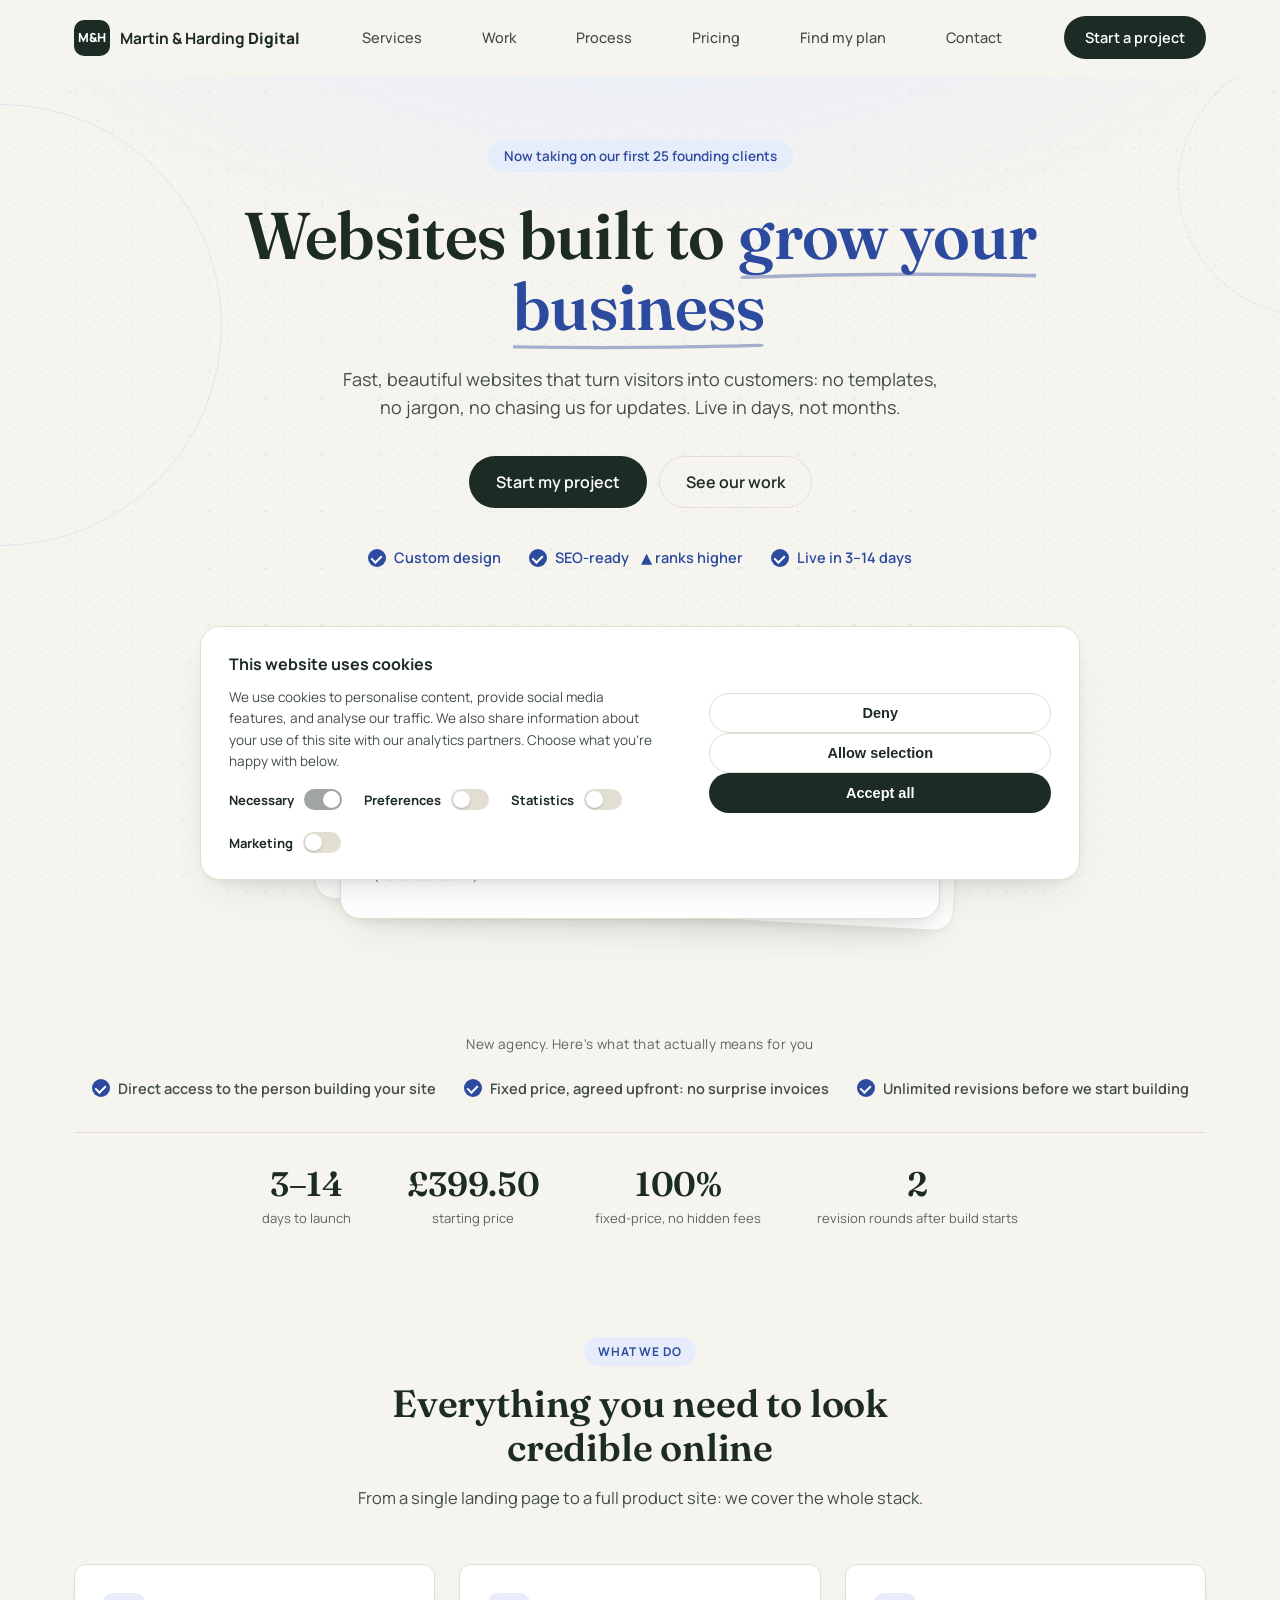
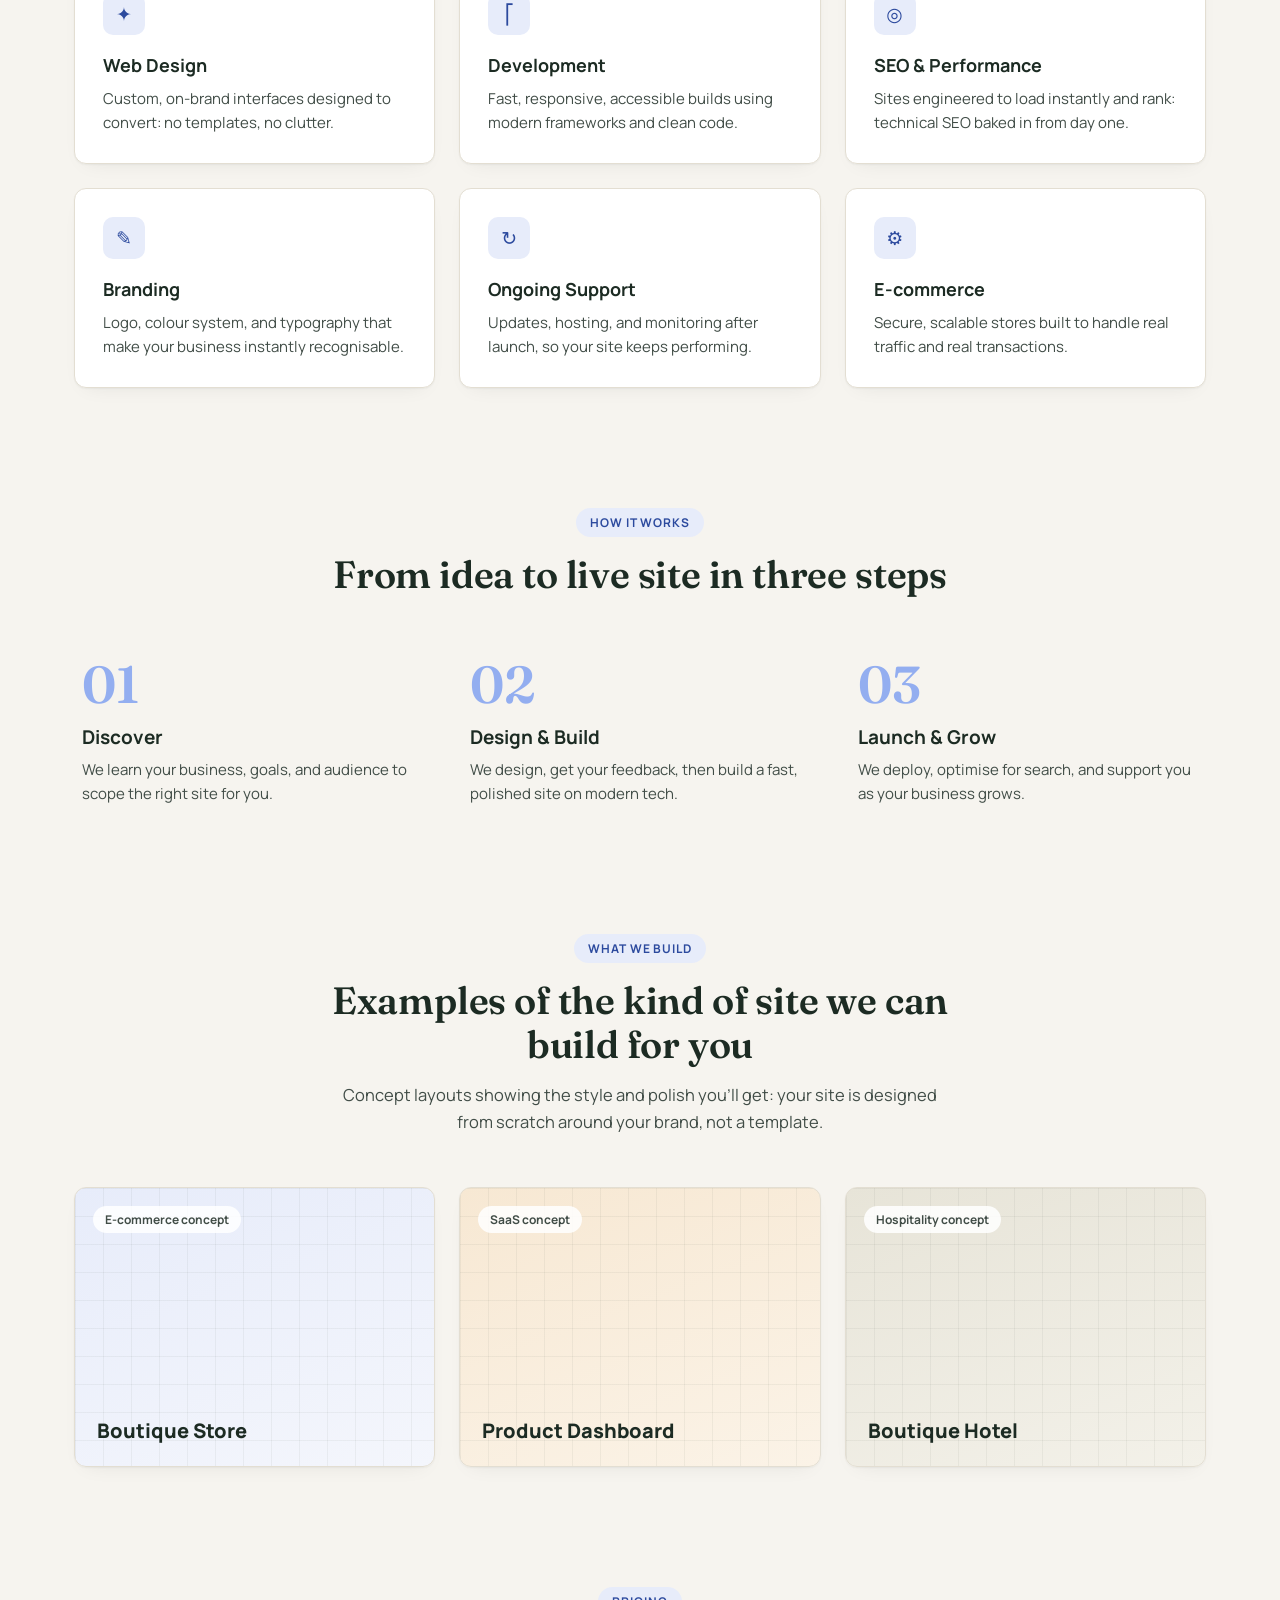
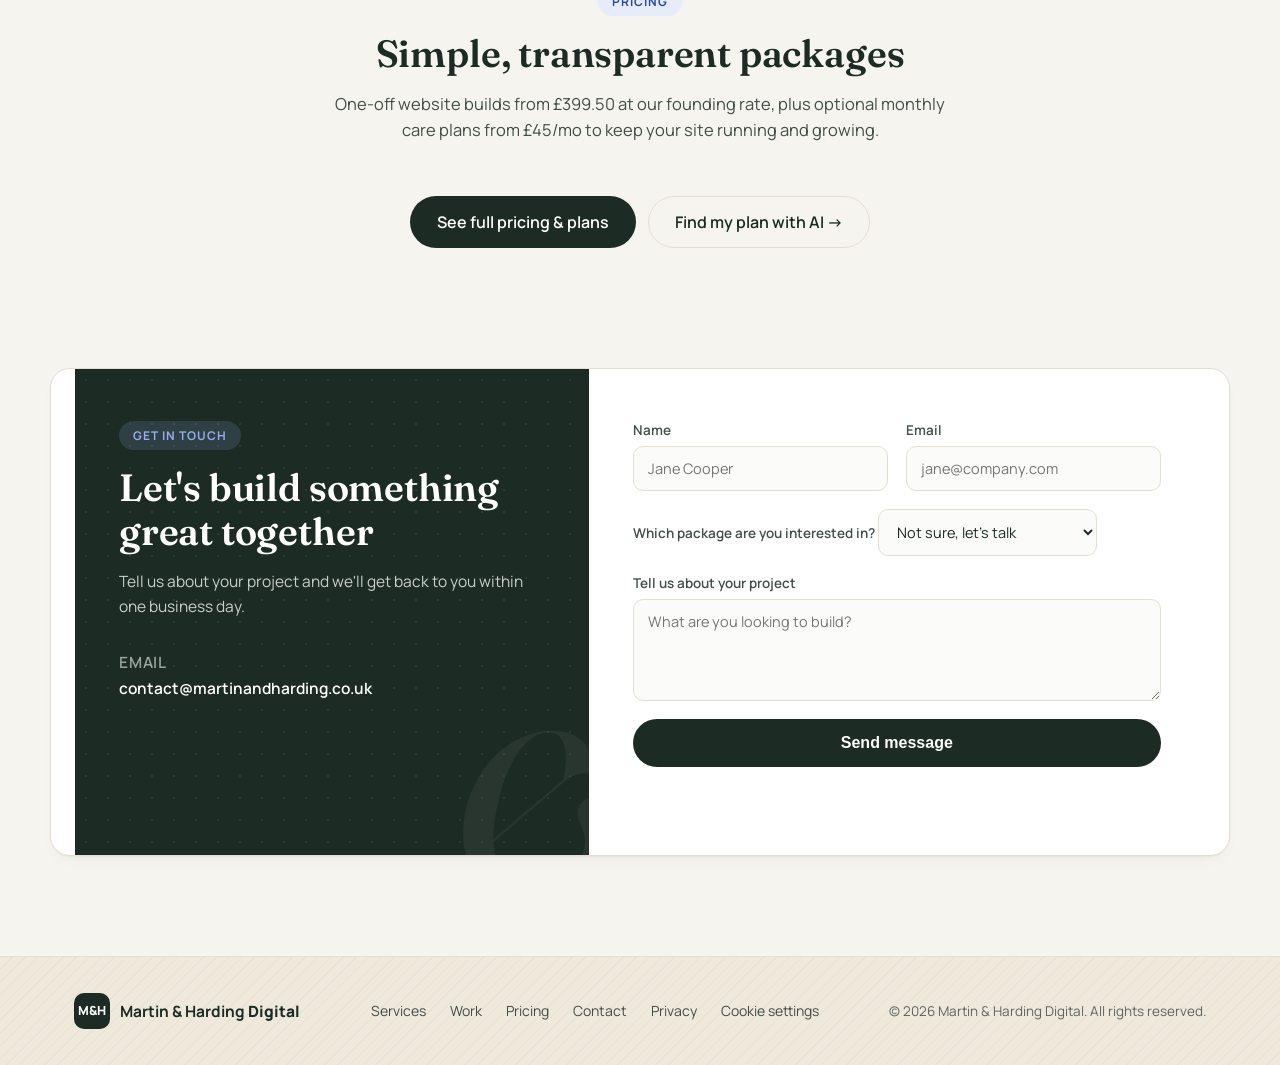
==== commit d7f96f12: "final chnage from me" ====
--- a/index.html
+++ b/index.html
@@ -40,7 +40,6 @@
         <a href="#contact" class="nav-link"><span class="nav-link-text">Contact</span></a>
       </div>
       <div class="nav-actions">
-        <a href="#contact" class="btn btn-ghost">Get a quote</a>
         <a href="#contact" class="btn btn-dark">Start a project</a>
       </div>
     </div>
--- a/styles.css
+++ b/styles.css
@@ -342,7 +342,6 @@
 }
 .highlight {
   color: var(--accent);
-  font-style: italic;
   padding: 0 .02em .06em;
   background: url("data:image/svg+xml,%3Csvg xmlns='http://www.w3.org/2000/svg' viewBox='0 0 120 8' preserveAspectRatio='none'%3E%3Cpath d='M2 6 Q 30 2.5 60 4.5 T 118 3.5' fill='none' stroke='%232c4a9e' stroke-width='2.6' stroke-linecap='round' opacity='.4'/%3E%3C/svg%3E") no-repeat bottom / 100% .16em;
 }
@@ -468,26 +467,18 @@
 
 /* ---------- Section heads ---------- */
 .section-head { max-width: 620px; margin: 0 auto 52px; text-align: center; }
+/* Section eyebrows as quiet accent chips: the brand's section signature */
 .eyebrow {
-  display: inline-flex;
-  align-items: center;
-  gap: 10px;
-  font-size: 13px;
+  display: inline-block;
+  font-size: 12px;
   font-weight: 700;
   letter-spacing: .08em;
   text-transform: uppercase;
   color: var(--accent);
-  margin-bottom: 14px;
-}
-/* Flanking rules on centered section eyebrows: the brand's section signature */
-.section-head .eyebrow::before,
-.section-head .eyebrow::after {
-  content: '';
-  width: 26px;
-  height: 2px;
-  border-radius: 2px;
-  background: var(--accent-tint);
-  opacity: .7;
+  background: var(--accent-soft);
+  padding: 6px 14px;
+  border-radius: 999px;
+  margin-bottom: 16px;
 }
 .section-head h2, .contact-info h2 {
   font-size: clamp(28px, 4vw, 38px);
@@ -582,8 +573,7 @@
   font-size: 52px;
   font-weight: 600;
   line-height: 1;
-  color: var(--accent-soft);
-  -webkit-text-stroke: 1.3px var(--accent);
+  color: var(--accent-tint);
   margin-bottom: 14px;
 }
 .step h3 { font-size: 19px; font-weight: 700; margin: 0 0 8px; }
@@ -613,7 +603,8 @@
   background-size: 28px 28px;
   pointer-events: none;
 }
-.work-card h3, .work-card .work-tag { position: relative; z-index: 1; }
+.work-card h3 { position: relative; z-index: 1; }
+.work-card .work-tag { z-index: 1; } /* .work-tag stays position:absolute (top-left) */
 .work-1 { background: linear-gradient(160deg, #e7ecfa, #f4f6fc); }
 .work-2 { background: linear-gradient(160deg, #f7e8d3, #fbf3e7); }
 .work-3 { background: linear-gradient(160deg, #e7e4d8, #f3f1e9); }
@@ -839,7 +830,7 @@
   color: rgba(255,255,255,.055);
   pointer-events: none;
 }
-.contact-info .eyebrow { color: var(--accent-tint); }
+.contact-info .eyebrow { color: var(--accent-tint); background: rgba(147,174,240,.16); }
 .contact-info h2 { color: #fff; }
 .contact-info p { color: #c9d0cb; font-size: 15.5px; line-height: 1.6; margin: 0 0 32px; }
 .contact-detail { margin-bottom: 20px; }
